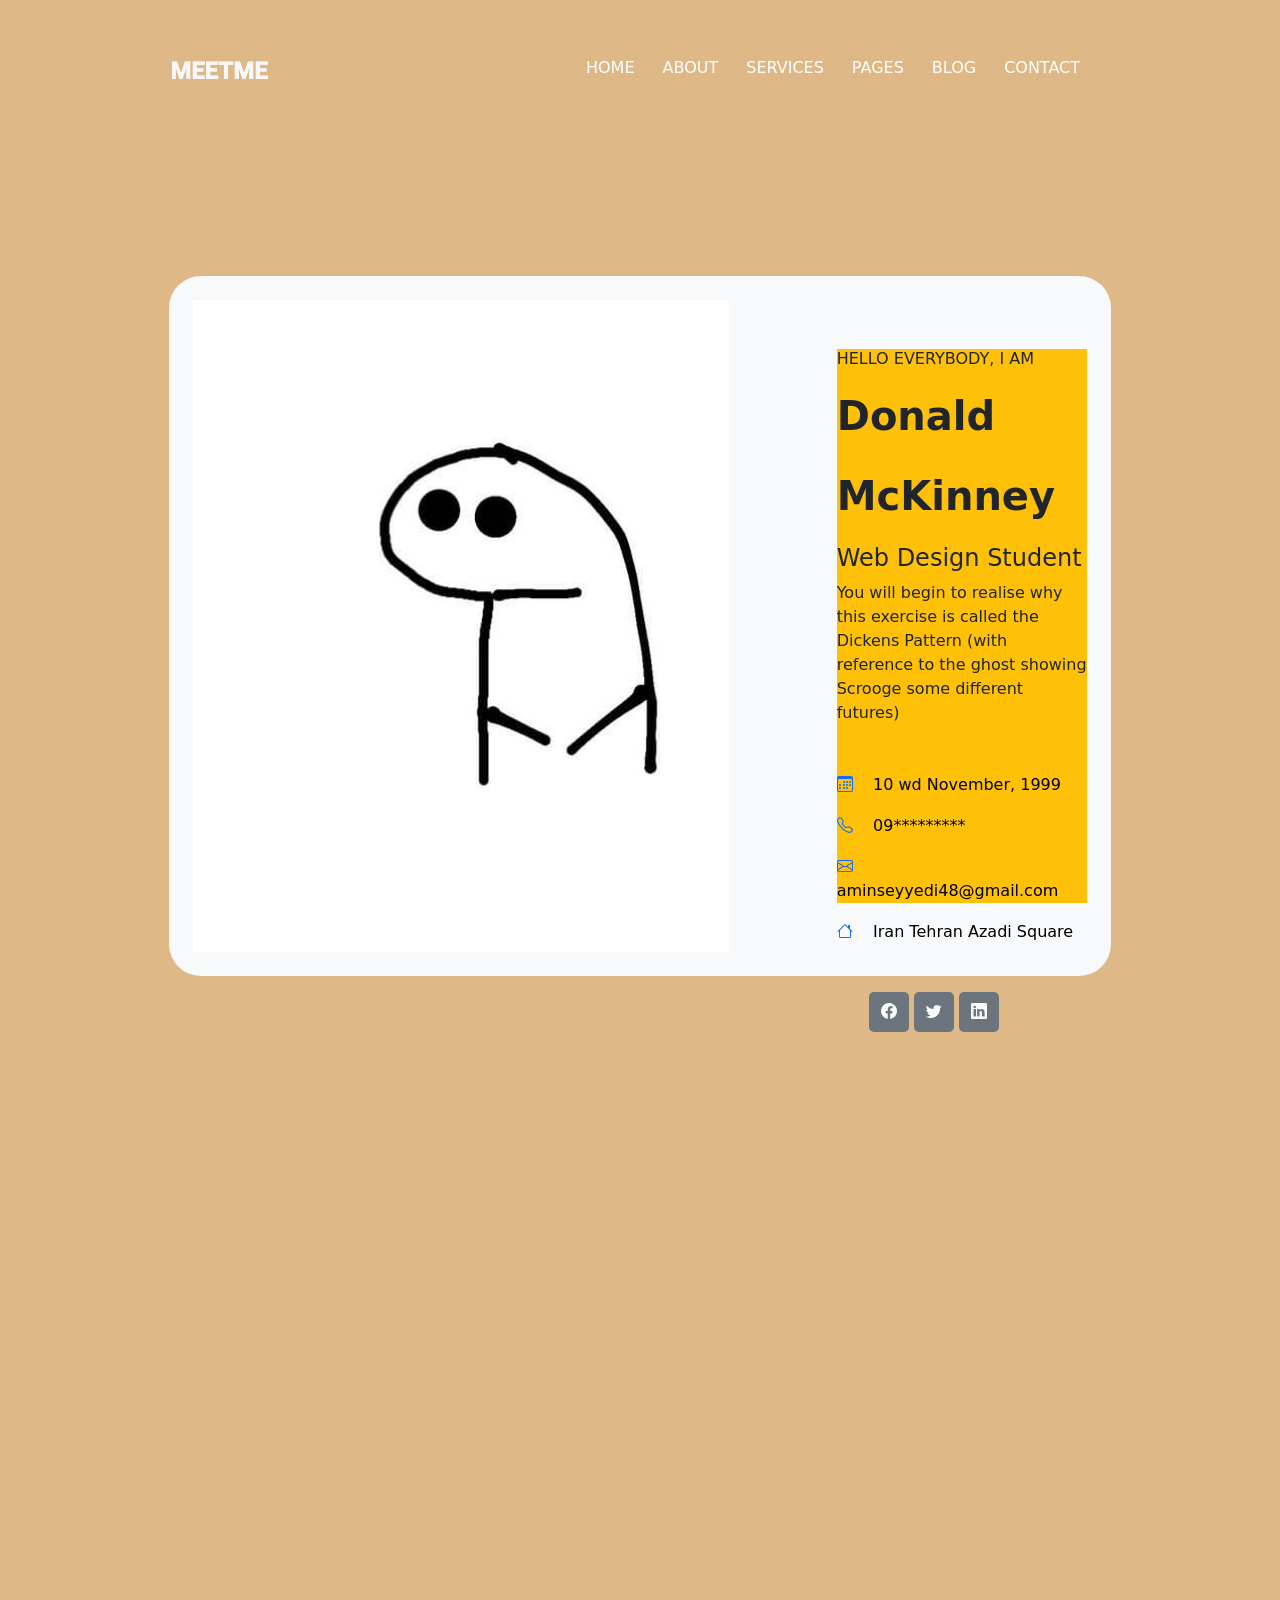
==== TheFinalProjectOfTheSecondSemesterLTR/index.html @ 5e18af78 "lll" ====
<!DOCTYPE html>
<html lang="en">
<head>
    <meta charset="UTF-8">
    <meta http-equiv="X-UA-Compatible" content="IE=edge">
    <meta name="viewport" content="width=device-width, initial-scale=1.0">
    <title>Document</title>
    <link href="https://cdn.jsdelivr.net/npm/bootstrap@5.2.0-beta1/dist/css/bootstrap.min.css" rel="stylesheet"
    integrity="sha384-0evHe/X+R7YkIZDRvuzKMRqM+OrBnVFBL6DOitfPri4tjfHxaWutUpFmBp4vmVor" crossorigin="anonymous">
  <script src="https://cdn.jsdelivr.net/npm/bootstrap@5.2.0-beta1/dist/js/bootstrap.bundle.min.js"
    integrity="sha384-pprn3073KE6tl6bjs2QrFaJGz5/SUsLqktiwsUTF55Jfv3qYSDhgCecCxMW52nD2"
    crossorigin="anonymous"></script>
  <link rel="stylesheet" href="https://cdn.jsdelivr.net/npm/bootstrap-icons@1.8.3/font/bootstrap-icons.css">
  <link rel="stylesheet" href="css/index.css">
</head>
<body>

  <!--header,navbar-->
    <nav class="navbar navbar-expand-lg  bbbb ">
        <div class="container-fluid   navcontasize ">
          <a class="navbar-brand " href="#"><img src="images/1.png" alt=""></a>
          <button class="navbar-toggler" type="button" data-bs-toggle="collapse" data-bs-target="#navbarNav" aria-controls="navbarNav" aria-expanded="false" aria-label="Toggle navigation">
            <span class="navbar-toggler-icon text-bg-light"></span>
          </button>
      
          <div class="collapse navbar-collapse justify-content-end " id="navbarNav">
            <ul class="navbar-nav ">
              <li class="nav-item li1">
                <a class="nav-link a1" aria-current="page" href="#">HOME</a>
              </li>
              <li class="nav-item li1">
                <a class="nav-link a1" href="#">ABOUT</a>
              </li>
              <li class="nav-item li1">
                <a class="nav-link a1" href="#">SERVICES</a>
              </li>
              <li class="nav-item li1">
                <a class="nav-link a1" aria-current="page" href="#">PAGES</a>
              </li>
              <li class="nav-item li1">
                <a class="nav-link a1" href="#">BLOG</a>
              </li>
              <li class="nav-item li1">
                <a class="nav-link a1" href="#">CONTACT</a>
              </li>
              
            </ul>
          </div>
        </div>
      </nav>

    <nav class="navbar navbar-expand-lg d-none d-lg-flex " id="navbar">
        <div class="container-fluid   navcontasize ">
          <a class="navbar-brand " href="#"><img src="images/1.png" alt=""></a>
          <button class="navbar-toggler " type="button" data-bs-toggle="collapse"
          data-bs-target="#navbarSupportedContent" aria-controls="navbarSupportedContent" aria-expanded="false"
          aria-label="Toggle navigation">
          <span class="navbar-toggler-icon"></span>
        </button>
          <div class="collapse navbar-collapse justify-content-end " id="navbarNav">
            <ul class="navbar-nav ">
              <li class="nav-item">
                <a class="nav-link text-light" aria-current="page" href="#">HOME</a>
              </li>
              <li class="nav-item">
                <a class="nav-link text-light" href="#">ABOUT</a>
              </li>
              <li class="nav-item">
                <a class="nav-link text-light" href="#">SERVICES</a>
              </li>
              <li class="nav-item">
                <a class="nav-link text-light" aria-current="page" href="#">PAGES</a>
              </li>
              <li class="nav-item">
                <a class="nav-link text-light" href="#">BLOG</a>
              </li>
              <li class="nav-item">
                <a class="nav-link  text-light" href="#">CONTACT</a>
              </li>
              
            </ul>
          </div>
        </div>
      </nav>



      <div class="container-fluid ">
        <div class="row">
          <div class="col w-100 d-flex justify-content-center  position-relative firstcol" style="height:640px;margin-bottom:200px;">
            <div class="w-75 d-flex align-items-center justify-content-between bg-light position-relative rounded-5 p-4" style="height:700px;bottom:-140px;">
              <div class=" h-100 bg-danger" style="width:60%;background-image: url(images/me.jpeg);background-size: cover;"></div>
              <div class=" bg-warning" style="width:28%;height:85%;">
                <h6 class="mb-2">HELLO EVERYBODY, I AM</h6>
                <h3 class="mb-2 h1 lh-lg fw-bold">Donald McKinney</h3>
                <h4 class="mb-2">Web Design Student</h4>
                <p class="mb-5">You will begin to realise why this exercise is called the Dickens Pattern (with reference to the ghost showing Scrooge some different futures)</p>
                <ul class="ul1 mb-5 ps-0" style="list-style-type: none;">
                  <li>
                   <a href="">
                    <i class="bi bi-calendar3"></i>&nbsp;&nbsp;&nbsp;
                   <span class="text-black"> 10 wd November, 1999</span>
                   </a>
                  </li>
                  <li>
                   <a  href="">
                    <i class="bi bi-telephone"></i>&nbsp;&nbsp;&nbsp;
                    <span class="text-black">09*********</span>
                   </a>
                  </li>
                  <li>
                   <a href="">
                    <i class="bi bi-envelope"></i>&nbsp;&nbsp;&nbsp;
                    <span class="text-black">aminseyyedi48@gmail.com</span>
                   </a>
                  </li>
                  <li>
                   <a href="">
                    <i class="bi bi-house"></i>&nbsp;&nbsp;&nbsp;
                    <span class="text-black">Iran Tehran Azadi Square</span>
                   </a>
                  </li>
                </ul>
                <ul class="ul2 ">
                   <li class="bg-secondary d-lg-inline-block position-relative" style="width:40px;line-height: 40px;text-align: center;">
                    <a href="#" class="w-100 h-100 d-block position-absolute "></a>
                    <i class="bi bi-facebook text-light " style="display:inline !important; "></i>
                   </li>
                   <li class="bg-secondary d-lg-inline-block position-relative" style="width:40px;line-height: 40px;text-align: center;">
                    <a href="#" class="w-100 h-100 d-block position-absolute "></a>
                    <i class="bi bi-twitter text-light " style="display:inline !important; "></i>
                   </li>
                   <li class="bg-secondary d-lg-inline-block position-relative" style="width:40px;line-height: 40px;text-align: center;">
                    <a href="#" class="w-100 h-100 d-block position-absolute "></a>
                    <i class="bi bi-linkedin text-light " style="display:inline !important; "></i>
                   </li>
                </ul>
              </div>
            </div>
          </div>
        </div>
      </div>

      <div class="container-fluid position-relative">
        <div class="row">
          <div class="col w-100 firstcol" style="height:760px;margin-bottom:200px;">

          </div>
        </div>
      </div>











      <script>
        // When the user scrolls down 20px from the top of the document, slide down the navbar
        window.onscroll = function() {scrollFunction()};
        
        function scrollFunction() {
          if (document.body.scrollTop > 138 || document.documentElement.scrollTop > 138) {
            document.getElementById("navbar").style.top = "0";
          } else {
            document.getElementById("navbar").style.top = "-57px";
          }
        }
        </script>
</body>
</html>
---- TheFinalProjectOfTheSecondSemesterLTR/css/index.css ----
body {
  height: 3000px;
  background-color: burlywood;
}

.a1 {
  padding: 0px !important;
  line-height: 120px;
  color: white !important;
}

.li1 {
  margin-right: 28px;
}

#navbar {
  background-color: #333;
  position: fixed;
  top: -57px;
  width: 100%;
  display: block;
  transition: top 0.3s;
}

.a2 {
  color: white !important;
}

.firstcol {
  background-image: -moz-linear-gradient(0deg, #766dff 0%, #88f3ff 100%);
}

.ul1 li {
  margin-bottom: 17px;
}

.ul1 li a {
  text-decoration: none;
}

.ul2 li {
  border-radius: 5px;
}

@media screen and (max-width: 575px) {
  .navcontasize {
    width: 100%;
  }
  .bbbb {
    position: fixed;
    width: 100%;
    background-color: #000000 !important;
  }
}

@media all and (min-width: 576px) and (max-width: 767px) {
  .navcontasize {
    width: 100%;
  }
  .bbbb {
    position: fixed;
    width: 100%;
    background-color: #000000 !important;
  }
}

@media all and (min-width: 768px) and (max-width: 991px) {
  .navcontasize {
    width: 75%;
  }
  .bbbb {
    width: 100%;
    background-color: #000000 !important;
  }
}

@media all and (min-width: 992px) and (max-width: 1199px) {
  .navcontasize {
    width: 85%;
  }
  .bbbb {
    background-image: -moz-linear-gradient(0deg, #766dff 0%, #88f3ff 100%);
  }
}

@media all and (min-width: 1200px) and (max-width: 1399px) {
  .navcontasize {
    width: 75%;
  }
  .bbbb {
    background-image: -moz-linear-gradient(0deg, #766dff 0%, #88f3ff 100%);
  }
}

@media all and (min-width: 1400px) {
  .navcontasize {
    width: 75%;
  }
  .bbbb {
    background-image: -moz-linear-gradient(0deg, #766dff 0%, #88f3ff 100%);
  }
}
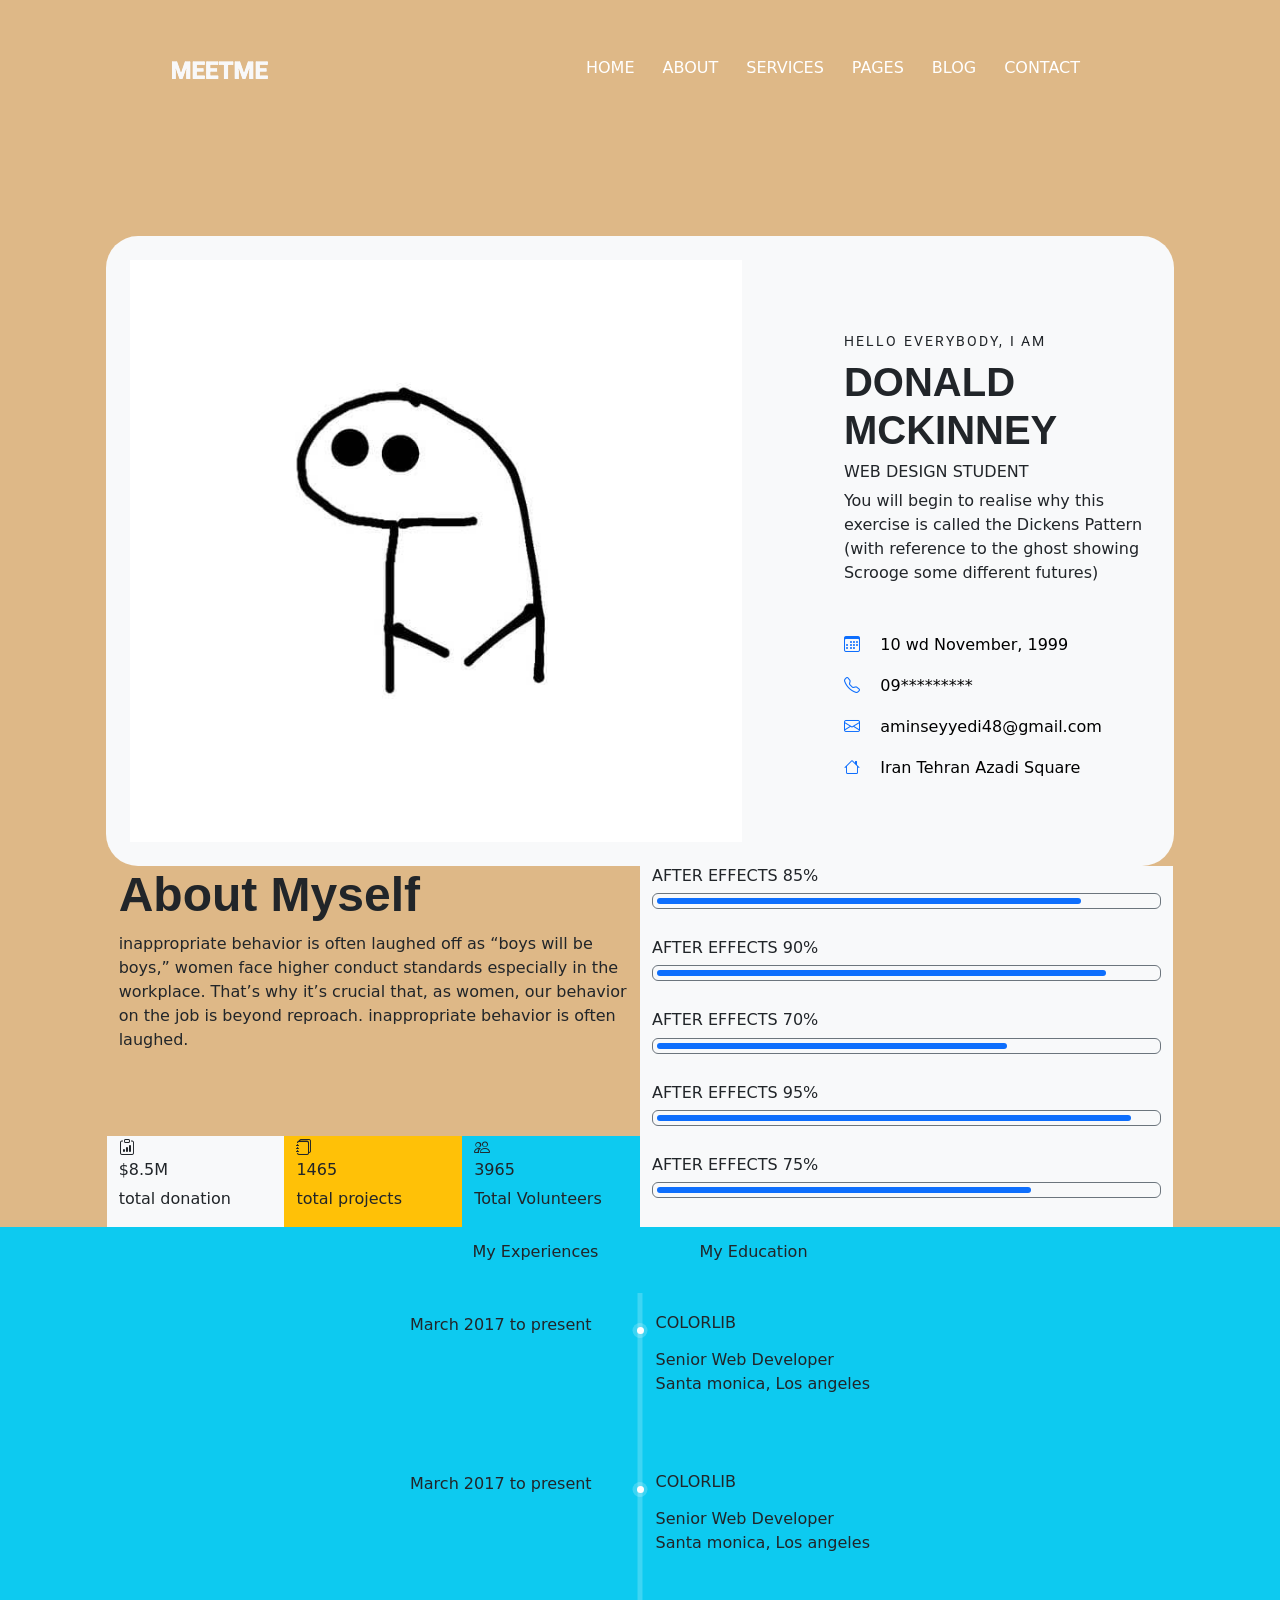
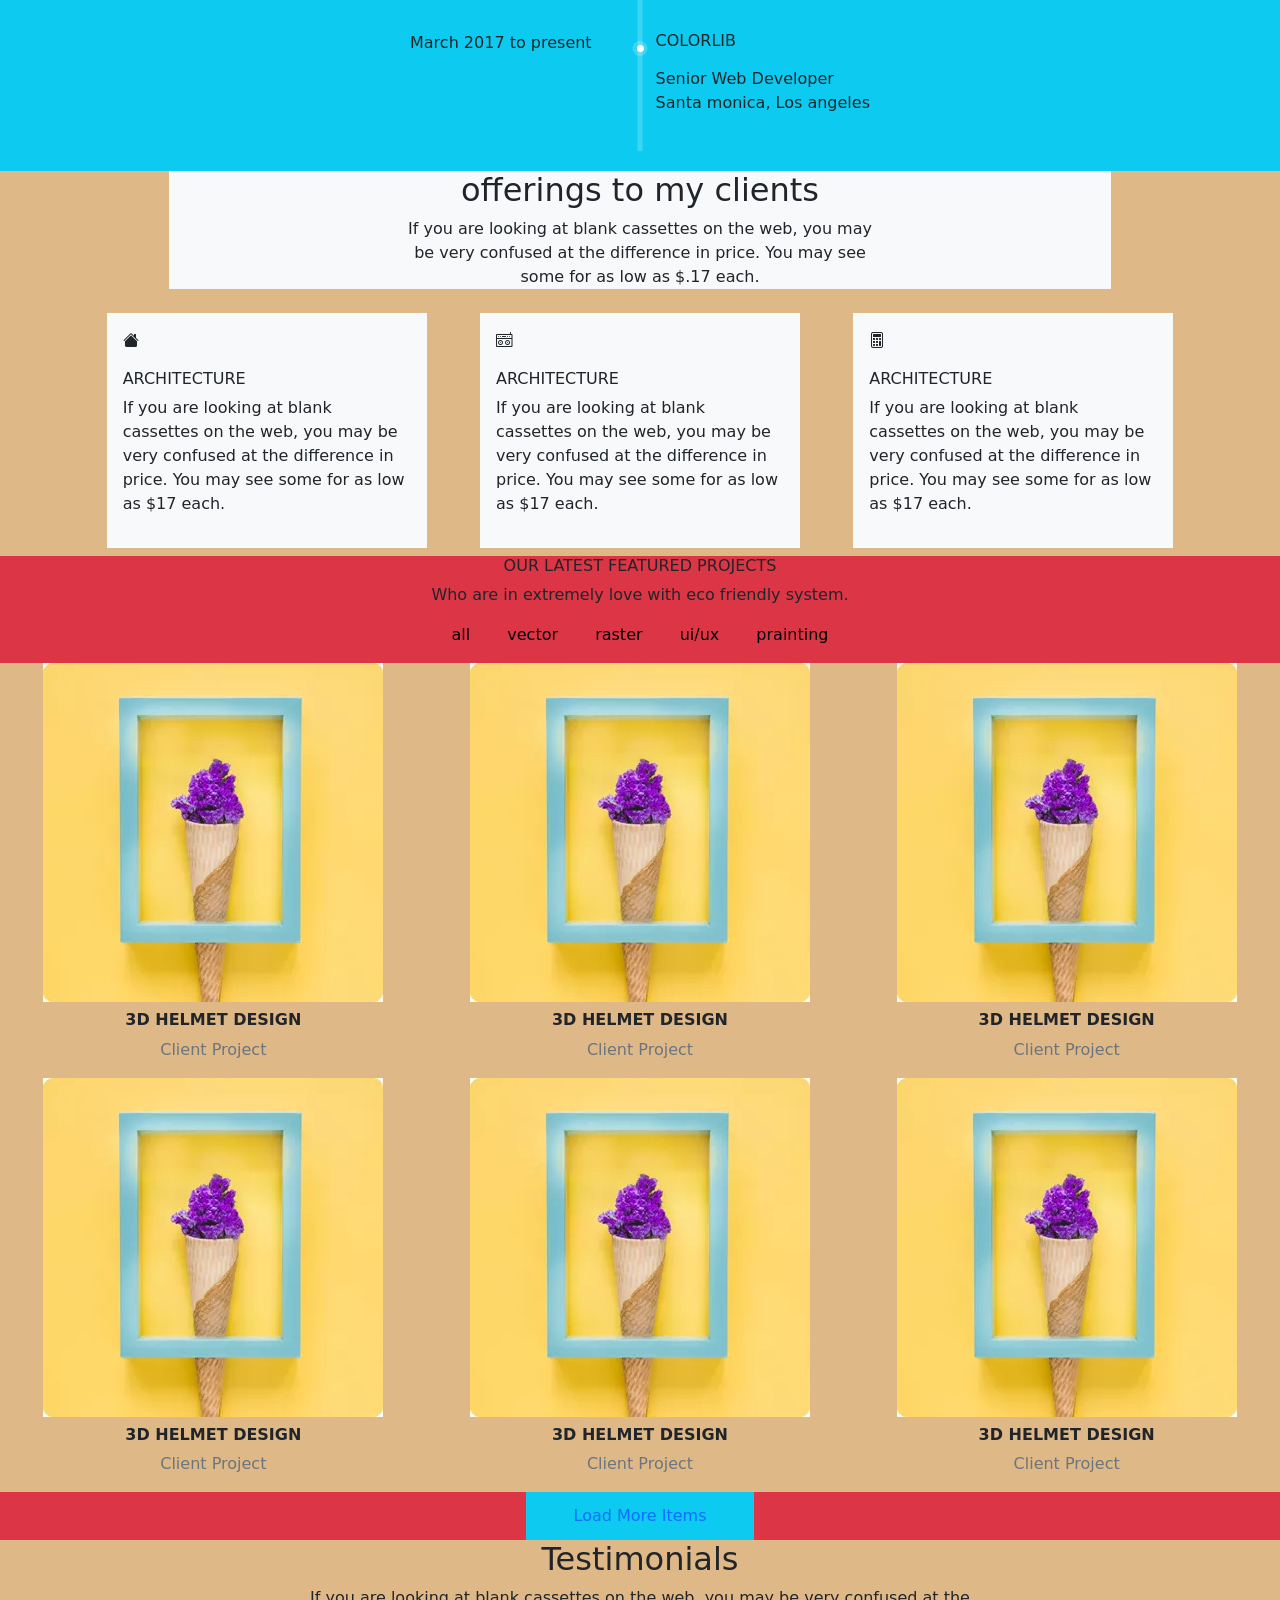
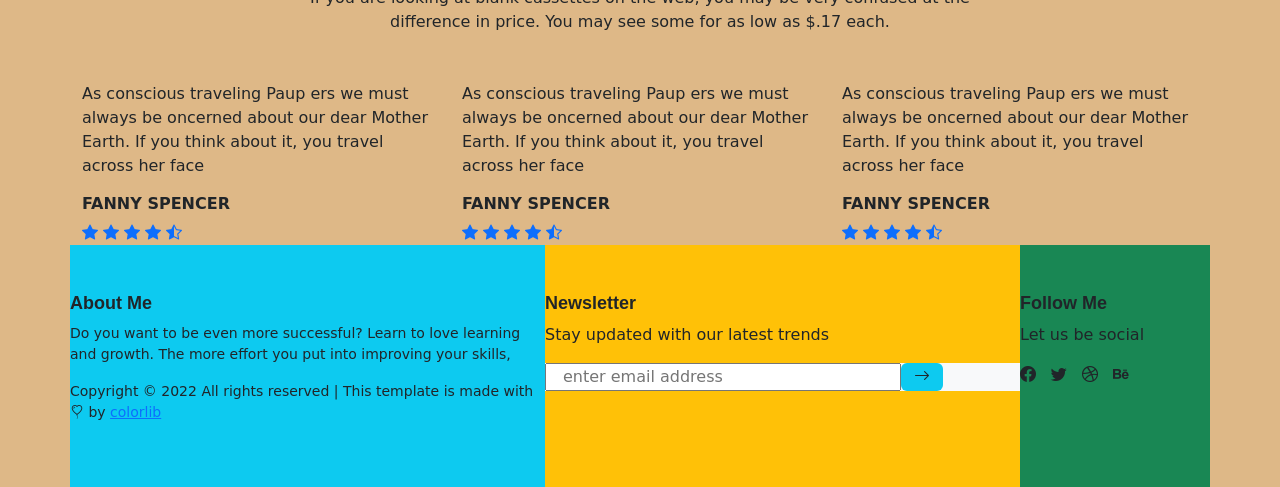
==== commit 498081e7: "ltr" ====
--- a/TheFinalProjectOfTheSecondSemesterLTR/index.html
+++ b/TheFinalProjectOfTheSecondSemesterLTR/index.html
@@ -11,46 +11,52 @@
     integrity="sha384-pprn3073KE6tl6bjs2QrFaJGz5/SUsLqktiwsUTF55Jfv3qYSDhgCecCxMW52nD2"
     crossorigin="anonymous"></script>
   <link rel="stylesheet" href="https://cdn.jsdelivr.net/npm/bootstrap-icons@1.8.3/font/bootstrap-icons.css">
+  <link rel="preconnect" href="https://fonts.googleapis.com">
+  <link rel="preconnect" href="https://fonts.gstatic.com" crossorigin>
+  <link href="https://fonts.googleapis.com/css2?family=Roboto:ital,wght@0,100;0,300;0,400;0,500;0,700;0,900;1,100;1,300;1,400;1,500;1,700;1,900&display=swap" rel="stylesheet"> 
   <link rel="stylesheet" href="css/index.css">
 </head>
 <body>
 
   <!--header,navbar-->
-    <nav class="navbar navbar-expand-lg  bbbb ">
-        <div class="container-fluid   navcontasize ">
-          <a class="navbar-brand " href="#"><img src="images/1.png" alt=""></a>
-          <button class="navbar-toggler" type="button" data-bs-toggle="collapse" data-bs-target="#navbarNav" aria-controls="navbarNav" aria-expanded="false" aria-label="Toggle navigation">
-            <span class="navbar-toggler-icon text-bg-light"></span>
-          </button>
-      
-          <div class="collapse navbar-collapse justify-content-end " id="navbarNav">
-            <ul class="navbar-nav ">
-              <li class="nav-item li1">
-                <a class="nav-link a1" aria-current="page" href="#">HOME</a>
-              </li>
-              <li class="nav-item li1">
-                <a class="nav-link a1" href="#">ABOUT</a>
-              </li>
-              <li class="nav-item li1">
-                <a class="nav-link a1" href="#">SERVICES</a>
-              </li>
-              <li class="nav-item li1">
-                <a class="nav-link a1" aria-current="page" href="#">PAGES</a>
-              </li>
-              <li class="nav-item li1">
-                <a class="nav-link a1" href="#">BLOG</a>
-              </li>
-              <li class="nav-item li1">
-                <a class="nav-link a1" href="#">CONTACT</a>
-              </li>
-              
-            </ul>
-          </div>
-        </div>
-      </nav>
-
-    <nav class="navbar navbar-expand-lg d-none d-lg-flex " id="navbar">
-        <div class="container-fluid   navcontasize ">
+
+     
+        <nav class="navbar navbar-expand-lg  bbbb  " >
+          <div class="container-fluid   navcontasize " style="order:999999;">
+            <a class="navbar-brand " href="#"><img src="images/1.png" alt=""></a>
+            <button class="navbar-toggler" type="button" data-bs-toggle="collapse" data-bs-target="#navbarNav" aria-controls="navbarNav" aria-expanded="false" aria-label="Toggle navigation">
+              <span class="navbar-toggler-icon text-bg-light"></span>
+            </button>
+            <div class="collapse navbar-collapse justify-content-end " id="navbarNav">
+              <ul class="navbar-nav order-first">
+                <li class="nav-item li1">
+                  <a class="nav-link a1" aria-current="page" href="#">HOME</a>
+                </li>
+                <li class="nav-item li1">
+                  <a class="nav-link a1" href="#">ABOUT</a>
+                </li>
+                <li class="nav-item li1">
+                  <a class="nav-link a1" href="#">SERVICES</a>
+                </li>
+                <li class="nav-item li1">
+                  <a class="nav-link a1" aria-current="page" href="#">PAGES</a>
+                </li>
+                <li class="nav-item li1">
+                  <a class="nav-link a1" href="#">BLOG</a>
+                </li>
+                <li class="nav-item li1">
+                  <a class="nav-link a1" href="#">CONTACT</a>
+                </li>
+                
+              </ul>
+            </div>
+          </div>
+        </nav>
+  
+       
+
+      <nav class="navbar navbar-expand-lg d-none d-lg-flex " id="navbar">
+        <div class="container-fluid order-first  navcontasize ">
           <a class="navbar-brand " href="#"><img src="images/1.png" alt=""></a>
           <button class="navbar-toggler " type="button" data-bs-toggle="collapse"
           data-bs-target="#navbarSupportedContent" aria-controls="navbarSupportedContent" aria-expanded="false"
@@ -83,78 +89,358 @@
         </div>
       </nav>
 
+       <!--main-->
 
 
       <div class="container-fluid ">
+        <div class="row ">
+          <div class="col  d-flex justify-content-center  position-relative firstcol mt-5 mt-sm-0 " >
+            <div class=" d-flex flex-wrap align-items-center justify-content-between bg-light position-relative rounded-5 p-4 parentgoli"  >
+             <div class="d-flex  justify-content-xl-between justify-content-xxl-between flex-wrap">
+              <div class="   goli1 d-flex" ><img class="w-100 h-100 d-block" src="images/me.jpeg" alt=""></div>
+              <div class=" d-flex justify-content-center align-content-center align-items-center divtxt goli2 " >
+               <div class="h-75 ">
+                <h6 class="mb-2">HELLO EVERYBODY, I AM</h6>
+               <h3 class="mb-2 h1 fw-bold text-start text-uppercase ">Donald McKinney</h3>
+               <h4 class="mb-2">Web Design Student</h4>
+               <p class="mb-5">You will begin to realise why this exercise is called the Dickens Pattern (with reference to the ghost showing Scrooge some different futures)</p>
+               <ul class="ul1 mb-5 ps-0" style="list-style-type: none;">
+                 <li>
+                  <a href="">
+                   <i class="bi bi-calendar3"></i>&nbsp;&nbsp;&nbsp;
+                  <span class="text-black"> 10 wd November, 1999</span>
+                  </a>
+                 </li>
+                 <li>
+                  <a  href="">
+                   <i class="bi bi-telephone"></i>&nbsp;&nbsp;&nbsp;
+                   <span class="text-black">09*********</span>
+                  </a>
+                 </li>
+                 <li>
+                  <a href="">
+                   <i class="bi bi-envelope"></i>&nbsp;&nbsp;&nbsp;
+                   <span class="text-black">aminseyyedi48@gmail.com</span>
+                  </a>
+                 </li>
+                 <li>
+                  <a href="">
+                   <i class="bi bi-house"></i>&nbsp;&nbsp;&nbsp;
+                   <span class="text-black">Iran Tehran Azadi Square</span>
+                  </a>
+                 </li>
+               </ul>
+               <ul class="ul2 ps-0">
+                  <li class=" d-inline-block position-relative" style="width:40px;line-height: 40px;text-align: center;">
+                   <a href="#" class="w-100 h-100 d-block position-absolute "></a>
+                   <i class="bi bi-facebook text-light " style="display:inline !important; "></i>
+                  </li>
+                  <li class=" d-inline-block position-relative" style="width:40px;line-height: 40px;text-align: center;">
+                   <a href="#" class="w-100 h-100 d-block position-absolute "></a>
+                   <i class="bi bi-twitter text-light " style="display:inline !important; "></i>
+                  </li>
+                  <li class=" d-inline-block position-relative" style="width:40px;line-height: 40px;text-align: center;">
+                   <a href="#" class="w-100 h-100 d-block position-absolute "></a>
+                   <i class="bi bi-linkedin text-light " style="display:inline !important; "></i>
+                  </li>
+               </ul>
+               </div>
+             </div> 
+             </div>
+            </div>
+          </div>
+        </div>
+      </div>
+
+      <div class="container-fluid position-relative ">
+        <div class="row ">
+          <div class="col-10 d-flex flex-column justify-content-between col-lg-5 offset-1  " style=" min-height:300px; box-sizing:border-box;">
+            <div class="row">
+              <h3>About Myself</h3>
+              <p >inappropriate behavior is often laughed off as “boys will be boys,” women face higher conduct standards especially in the workplace. That’s why it’s crucial that, as women, our behavior on the job is beyond reproach. inappropriate behavior is often laughed.</p>
+            </div>
+            <div class="row  bg-danger">
+              <div class="col-12 col-md-4  bg-light">
+                <i class="bi bi-clipboard-data"></i>
+                <h4>$8.5m</h4>
+                <p>total donation</p>
+              </div>
+              <div class="col-12 col-md-4  bg-warning">
+                <i class="bi bi-journals"></i>
+                <h4>1465</h4>
+                <p>total projects</p>
+              </div>
+              <div class="col-12 col-md-4  bg-info">
+                <i class="bi bi-people"></i>
+                <h4>3965</h4>
+                <p>Total Volunteers</p>
+              </div>
+            </div>
+          </div>
+          <div class="col-10 col-lg-5 offset-1 offset-lg-0 " style=" height: 50vh;min-height:300px; max-height:361px;box-sizing:border-box;">
+            <div class="row h-100 bg-info">
+              <div class="col-12 bg-light">
+                <h4>After Effects 85%</h4>
+                <div class="progress bg-light p-1 border border-1 border-secondary">
+                  <div class="progress-bar  rounded-1 progrscolor" role="progressbar" style="width: 85%" aria-valuenow="25" aria-valuemin="0" aria-valuemax="100"></div>
+                </div>
+              </div>
+              <div class="col-12 bg-light">
+                <h4>After Effects 90%</h4>
+                <div class="progress bg-light p-1 border border-1 border-secondary">
+                  <div class="progress-bar  rounded-1 progrscolor" role="progressbar" style="width: 90%" aria-valuenow="25" aria-valuemin="0" aria-valuemax="100"></div>
+                </div>
+              </div>
+              <div class="col-12 bg-light">
+                <h4>After Effects 70%</h4>
+                <div class="progress bg-light p-1 border border-1 border-secondary">
+                  <div class="progress-bar  rounded-1 progrscolor" role="progressbar" style="width: 70%" aria-valuenow="25" aria-valuemin="0" aria-valuemax="100"></div>
+                </div>
+              </div>
+              <div class="col-12 bg-light">
+                <h4>After Effects 95%</h4>
+                <div class="progress bg-light p-1 border border-1 border-secondary">
+                  <div class="progress-bar  rounded-1 progrscolor" role="progressbar" style="width: 95%" aria-valuenow="25" aria-valuemin="0" aria-valuemax="100"></div>
+                </div>
+              </div>
+              <div class="col-12 bg-light">
+                <h4>After Effects 75%</h4>
+                <div class="progress bg-light p-1 border border-1 border-secondary">
+                  <div class="progress-bar  rounded-1 progrscolor" role="progressbar" style="width: 75%" aria-valuenow="25" aria-valuemin="0" aria-valuemax="100"></div>
+                </div>
+              </div>
+            </div>
+          </div>
+        </div>
+      </div>
+
+      <div class="container-fluid">
         <div class="row">
-          <div class="col w-100 d-flex justify-content-center  position-relative firstcol" style="height:640px;margin-bottom:200px;">
-            <div class="w-75 d-flex align-items-center justify-content-between bg-light position-relative rounded-5 p-4" style="height:700px;bottom:-140px;">
-              <div class=" h-100 bg-danger" style="width:60%;background-image: url(images/me.jpeg);background-size: cover;"></div>
-              <div class=" bg-warning" style="width:28%;height:85%;">
-                <h6 class="mb-2">HELLO EVERYBODY, I AM</h6>
-                <h3 class="mb-2 h1 lh-lg fw-bold">Donald McKinney</h3>
-                <h4 class="mb-2">Web Design Student</h4>
-                <p class="mb-5">You will begin to realise why this exercise is called the Dickens Pattern (with reference to the ghost showing Scrooge some different futures)</p>
-                <ul class="ul1 mb-5 ps-0" style="list-style-type: none;">
-                  <li>
-                   <a href="">
-                    <i class="bi bi-calendar3"></i>&nbsp;&nbsp;&nbsp;
-                   <span class="text-black"> 10 wd November, 1999</span>
-                   </a>
-                  </li>
-                  <li>
-                   <a  href="">
-                    <i class="bi bi-telephone"></i>&nbsp;&nbsp;&nbsp;
-                    <span class="text-black">09*********</span>
-                   </a>
-                  </li>
-                  <li>
-                   <a href="">
-                    <i class="bi bi-envelope"></i>&nbsp;&nbsp;&nbsp;
-                    <span class="text-black">aminseyyedi48@gmail.com</span>
-                   </a>
-                  </li>
-                  <li>
-                   <a href="">
-                    <i class="bi bi-house"></i>&nbsp;&nbsp;&nbsp;
-                    <span class="text-black">Iran Tehran Azadi Square</span>
-                   </a>
-                  </li>
-                </ul>
-                <ul class="ul2 ">
-                   <li class="bg-secondary d-lg-inline-block position-relative" style="width:40px;line-height: 40px;text-align: center;">
-                    <a href="#" class="w-100 h-100 d-block position-absolute "></a>
-                    <i class="bi bi-facebook text-light " style="display:inline !important; "></i>
-                   </li>
-                   <li class="bg-secondary d-lg-inline-block position-relative" style="width:40px;line-height: 40px;text-align: center;">
-                    <a href="#" class="w-100 h-100 d-block position-absolute "></a>
-                    <i class="bi bi-twitter text-light " style="display:inline !important; "></i>
-                   </li>
-                   <li class="bg-secondary d-lg-inline-block position-relative" style="width:40px;line-height: 40px;text-align: center;">
-                    <a href="#" class="w-100 h-100 d-block position-absolute "></a>
-                    <i class="bi bi-linkedin text-light " style="display:inline !important; "></i>
-                   </li>
-                </ul>
-              </div>
-            </div>
-          </div>
-        </div>
-      </div>
-
-      <div class="container-fluid position-relative">
+          <div class="col bg-info">
+            <div class="w-75 mx-auto ">
+
+              <ul class="p-0 text-center">
+                <li class=" d-inline-block rounded-1"><a class="d-block px-sm-1 px-md-5 text-reset " style="text-decoration:none;line-height: 50px;" href="">My Experiences</a></li>
+                <li class=" d-inline-block rounded-1"><a class="d-block px-sm-1 px-md-5 text-reset " style="text-decoration:none;line-height: 50px;" href="">My Education</a></li>
+              </ul>
+
+              <ul class="p-0 text-center mx-auto ul3 position-relative " style="max-width:460px;">
+                <li class="position-relative" style="list-style:none;">
+                  <span class="d-none d-sm-block" style="height: 15px;width: 15px; border-radius: 50%; display: block; background: rgba(255,255,255,.2);position: absolute;left: 50%;top:30px; transform: translateX(-50%);"></span>
+                  <div class="d-flex flex-column flex-sm-row text-start justify-content-sm-between">
+                    <div class="d-flex mb-3">March 2017 to present</div>
+                    <div>
+                      <h4 class="mb-3">Colorlib</h4>
+                      <p>
+                        Senior Web Developer 
+                        <br>
+                        Santa monica, Los angeles
+                      </p>
+                    </div>
+                  </div>
+                </li>
+                <li class=" position-relative" style="list-style:none;">
+                  <span class="d-none d-sm-block" style="height: 15px;width: 15px; border-radius: 50%; display: block; background: rgba(255,255,255,.2);position: absolute;left: 50%;top:30px; transform: translateX(-50%);"></span>
+                  <div class="d-flex flex-column flex-sm-row text-start justify-content-sm-between">
+                    <div class="d-flex mb-3">March 2017 to present</div>
+                    <div>
+                      <h4 class="mb-3">Colorlib</h4>
+                      <p>
+                        Senior Web Developer 
+                        <br>
+                        Santa monica, Los angeles
+                      </p>
+                    </div>
+                  </div>
+                </li>
+                <li class=" position-relative" style="list-style:none;">
+                  <span class="d-none d-sm-block" style="height: 15px;width: 15px; border-radius: 50%; display: block; background: rgba(255,255,255,.2);position: absolute;left: 50%;top:30px; transform: translateX(-50%);"></span>
+                  <div class="d-flex flex-column flex-sm-row text-start justify-content-sm-between">
+                    <div class="d-flex mb-3">March 2017 to present</div>
+                    <div>
+                      <h4 class="mb-3">Colorlib</h4>
+                      <p>
+                        Senior Web Developer 
+                        <br>
+                        Santa monica, Los angeles
+                      </p>
+                    </div>
+                  </div>
+                </li>
+              </ul>
+
+            </div>
+          </div>
+        </div>
+      </div>
+
+      <div class="container-fluid">
         <div class="row">
-          <div class="col w-100 firstcol" style="height:760px;margin-bottom:200px;">
-
-          </div>
-        </div>
-      </div>
-
-
-
-
-
-
-
+          <div class="col-12 ">
+           <div class="w-75 bg-light mx-auto">
+            <h2 class="text-center texe-d">offerings to my clients</h2>
+            <div class="w-50 mx-auto text-center">
+              <p>If you are looking at blank cassettes on the web, you may be very confused at the difference in price. You may see some for as low as $.17 each.</p>
+            </div>
+           </div>
+          </div>
+          <div class="col-12 col-sm-6 col-lg-4 px-0">
+            <div class="w-75 bg-light mx-auto p-3 me-lg-0 my-2 me-sm-1">
+              <i class="bi bi-house-fill mb-3 d-block"></i>
+              <h4 class="mb-2">Architecture</h4>
+              <p class="mb-3">If you are looking at blank cassettes on the web, you may be very confused at the difference in price. You may see some for as low as $17 each.</p>
+            </div>
+          </div>
+          <div class="col-12 col-sm-6 col-lg-4 px-0">
+            <div class="w-75 bg-light mx-auto  p-3 my-2 ms-sm-1 mx-md-auto">
+              <i class="bi bi-boombox mb-3 d-block"></i>
+              <h4 class="mb-2">Architecture</h4>
+              <p class="mb-3">If you are looking at blank cassettes on the web, you may be very confused at the difference in price. You may see some for as low as $17 each.</p>
+            </div>
+          </div>
+          <div class="col-12 col-sm-6 col-lg-4 px-0">
+            <div class="w-75 bg-light mx-auto ms-lg-0 p-3 my-2 me-sm-1">
+              <i class="bi bi-calculator mb-3 d-block"></i>
+              <h4 class="mb-2">Architecture</h4>
+              <p class="mb-3">If you are looking at blank cassettes on the web, you may be very confused at the difference in price. You may see some for as low as $17 each.</p>
+            </div>
+          </div>
+        </div>
+      </div>
+
+      <div class="container-fluid">
+        <div class="row">
+          <div class="col-12 bg-danger text-center">
+            <h4 >Our Latest Featured Projects</h4>
+            <p>Who are in extremely love with eco friendly system.</p>
+            <ul class="ul4  text-center">
+              <li><a href="">all</a></li>
+              <li><a href="">vector</a></li>
+              <li><a href="">raster</a></li>
+              <li><a href="">ui/ux</a></li>
+              <li><a href="">prainting</a></li>
+            </ul>
+          </div>
+          <div class="col-12 col-sm-6 col-lg-4 ">
+            <div class="mx-auto mb-2 " style="max-width:340px;"><img class="" style="width:100%;" src="images/a1.webp" alt=""></div>
+            <div class="text-center">
+              <h4 class="fw-bolder">3D Helmet Design</h4>
+              <p class="text-secondary">Client Project</p>
+            </div>
+          </div>
+          <div class="col-12 col-sm-6 col-lg-4 ">
+            <div class="mx-auto mb-2 " style="max-width:340px;"><img class="" style="width:100%;" src="images/a1.webp" alt=""></div>
+            <div class="text-center">
+              <h4 class="fw-bolder">3D Helmet Design</h4>
+              <p class="text-secondary">Client Project</p>
+            </div>
+          </div>
+          <div class="col-12 col-sm-6 col-lg-4 ">
+            <div class="mx-auto mb-2 " style="max-width:340px;"><img class="" style="width:100%;" src="images/a1.webp" alt=""></div>
+            <div class="text-center">
+              <h4 class="fw-bolder">3D Helmet Design</h4>
+              <p class="text-secondary">Client Project</p>
+            </div>
+          </div>
+          <div class="col-12 col-sm-6 col-lg-4 ">
+            <div class="mx-auto mb-2 " style="max-width:340px;"><img class="" style="width:100%;" src="images/a1.webp" alt=""></div>
+            <div class="text-center">
+              <h4 class="fw-bolder">3D Helmet Design</h4>
+              <p class="text-secondary">Client Project</p>
+            </div>
+          </div>
+          <div class="col-12 col-sm-6 col-lg-4 ">
+            <div class="mx-auto mb-2 " style="max-width:340px;"><img class="" style="width:100%;" src="images/a1.webp" alt=""></div>
+            <div class="text-center">
+              <h4 class="fw-bolder">3D Helmet Design</h4>
+              <p class="text-secondary">Client Project</p>
+            </div>
+          </div>
+          <div class="col-12 col-sm-6 col-lg-4 ">
+            <div class="mx-auto mb-2 " style="max-width:340px;"><img class="" style="width:100%;" src="images/a1.webp" alt=""></div>
+            <div class="text-center">
+              <h4 class="fw-bolder">3D Helmet Design</h4>
+              <p class="text-secondary">Client Project</p>
+            </div>
+          </div>
+          <div class="col-12 bg-danger">
+           <div class="d-flex justify-content-center"> <a class="d-inline-block px-5 bg-info " style="line-height:48px; text-decoration: none;" href="">Load More Items</a></div>
+          </div>
+        </div>
+      </div>
+
+      <div class="container">
+        <div class="row">
+          <div class="col-12 ">
+           <div class="mx-auto mb-5" style="max-width:670px;">
+            <h2 class="text-center">Testimonials</h2>
+            <p class="text-center">If you are looking at blank cassettes on the web, you may be very confused at the difference in price. You may see some for as low as $.17 each.</p>
+           </div>
+          </div>
+          <div class="col-12 col-sm-6 col-lg-4 ">
+            <p>As conscious traveling Paup ers we must always be oncerned about our dear Mother Earth. If you think about it, you travel across her face</p>
+            <h4 class="fw-bolder">Fanny Spencer</h4>
+            <a href=""><i class="bi bi-star-fill"></i></a>
+            <a href=""><i class="bi bi-star-fill"></i></a>
+            <a href=""><i class="bi bi-star-fill"></i></a>
+            <a href=""><i class="bi bi-star-fill"></i></a>
+            <a href=""><i class="bi bi-star-half"></i></a>
+          </div>
+          <div class="col-12 col-sm-6 col-lg-4 ">
+            <p>As conscious traveling Paup ers we must always be oncerned about our dear Mother Earth. If you think about it, you travel across her face</p>
+            <h4 class="fw-bolder">Fanny Spencer</h4>
+            <a href=""><i class="bi bi-star-fill"></i></a>
+            <a href=""><i class="bi bi-star-fill"></i></a>
+            <a href=""><i class="bi bi-star-fill"></i></a>
+            <a href=""><i class="bi bi-star-fill"></i></a>
+            <a href=""><i class="bi bi-star-half"></i></a>
+          </div>
+          <div class="col-12 col-sm-6 col-lg-4 ">
+            <p>As conscious traveling Paup ers we must always be oncerned about our dear Mother Earth. If you think about it, you travel across her face</p>
+            <h4 class="fw-bolder">Fanny Spencer</h4>
+            <a href=""><i class="bi bi-star-fill"></i></a>
+            <a href=""><i class="bi bi-star-fill"></i></a>
+            <a href=""><i class="bi bi-star-fill"></i></a>
+            <a href=""><i class="bi bi-star-fill"></i></a>
+            <a href=""><i class="bi bi-star-half"></i></a>
+          </div>
+        </div>
+      </div>
+
+
+
+
+
+      <!--footer-->
+      <div class="container">
+        <div class="row">
+          <div class="col-12 col-sm-6 col-lg-5 p-0 py-5 bg-info">
+            <div class="">
+              <h3  style="font-size:18px;">About Me</h3>
+              <p style="font-size:14px;">Do you want to be even more successful? Learn to love learning and growth. The more effort you put into improving your skills,</p>
+              <p style="font-size:14px;"> Copyright © 2022 All rights reserved | This template is made with <i class="bi bi-balloon-heart"></i> by <a href="">colorlib</a></p>
+            </div>
+          </div>
+          <div class="col-12 col-sm-6 col-lg-5 p-0 py-5 bg-warning">
+            <h3  style="font-size:18px;">Newsletter</h3>
+            <p>Stay updated with our latest trends</p>
+            <div class="bg-light d-flex">
+              <input class="w-75 px-3 py-0" placeholder="enter email address" type="email">
+            <button class="btn bg-info  p-0" style="width:42px; "><i class="bi bi-arrow-right" ></i></button>
+            </div>
+          </div>
+          <div class="col-12 col-sm-6 col-lg-2 p-0 py-5 bg-success">
+            <h3 style="font-size:18px;">Follow Me</h3>
+            <p>Let us be social</p>
+            <ul class="ul5 ps-0">
+              <li><i class="bi bi-facebook"></i></li>
+              <li><i class="bi bi-twitter"></i></li>
+              <li><i class="bi bi-dribbble"></i></li>
+              <li><i class="bi bi-behance"></i></li>
+            </ul>
+          </div>
+        </div>
+      </div>
 
 
 
--- a/TheFinalProjectOfTheSecondSemesterLTR/css/index.css
+++ b/TheFinalProjectOfTheSecondSemesterLTR/css/index.css
@@ -1,5 +1,4 @@
 body {
-  height: 3000px;
   background-color: burlywood;
 }
 
@@ -20,16 +19,17 @@
   width: 100%;
   display: block;
   transition: top 0.3s;
+  z-index: 99;
+}
+
+.bbbb {
+  z-index: 99;
 }
 
 .a2 {
   color: white !important;
 }
 
-.firstcol {
-  background-image: -moz-linear-gradient(0deg, #766dff 0%, #88f3ff 100%);
-}
-
 .ul1 li {
   margin-bottom: 17px;
 }
@@ -40,6 +40,52 @@
 
 .ul2 li {
   border-radius: 5px;
+  margin-right: 5px;
+}
+
+.ul3 li {
+  padding: 20px 0;
+  margin-bottom: 20px;
+}
+
+.ul4 li {
+  list-style-type: none;
+  display: inline-block;
+  margin-right: 32px;
+}
+
+.ul4 li a {
+  text-decoration: none;
+  color: #000000;
+}
+
+.ul5 li {
+  list-style-type: none;
+  display: inline-block;
+  margin-right: 10px;
+}
+
+h3 {
+  font-family: "Heebo",sans-serif;
+  font-size: 48px;
+  font-weight: bold;
+}
+
+h6 {
+  font-family: 'Roboto', sans-serif;
+  font-size: 14px;
+  font-weight: normal;
+  letter-spacing: 2.1px;
+}
+
+h4 {
+  font-size: 16px;
+  font-weight: 500;
+  text-transform: uppercase;
+}
+
+.progrscolor {
+  background-image: -moz-linear-gradient(0deg, #766dff 0%, #88f3ff 100%);
 }
 
 @media screen and (max-width: 575px) {
@@ -51,6 +97,12 @@
     width: 100%;
     background-color: #000000 !important;
   }
+  .goli1 {
+    width: 100%;
+  }
+  .goli2 {
+    width: 100%;
+  }
 }
 
 @media all and (min-width: 576px) and (max-width: 767px) {
@@ -62,6 +114,41 @@
     width: 100%;
     background-color: #000000 !important;
   }
+  .goli1 {
+    width: 100%;
+  }
+  .goli2 {
+    width: 100%;
+  }
+  .ul3::before {
+    content: "";
+    height: 100%;
+    width: 5px;
+    background: rgba(255, 255, 255, 0.2);
+    position: absolute;
+    left: 50%;
+    transform: translateX(-50%);
+    z-index: 999;
+  }
+  .ul3 li span::before {
+    content: '';
+    height: 7px;
+    width: 7px;
+    background: #fff;
+    border-radius: 50%;
+    position: absolute;
+    left: 52%;
+    top: 4px;
+    transform: translateX(-50%);
+  }
+  .firstcol {
+    background-image: -moz-linear-gradient(0deg, #766dff 0%, #88f3ff 100%);
+    margin-bottom: 100px;
+  }
+  .parentgoli {
+    bottom: -100px;
+    width: 85%;
+  }
 }
 
 @media all and (min-width: 768px) and (max-width: 991px) {
@@ -69,9 +156,45 @@
     width: 75%;
   }
   .bbbb {
+    position: fixed;
     width: 100%;
     background-color: #000000 !important;
   }
+  .goli1 {
+    width: 100%;
+  }
+  .goli2 {
+    width: 100%;
+  }
+  .ul3::before {
+    content: "";
+    height: 100%;
+    width: 5px;
+    background: rgba(255, 255, 255, 0.2);
+    position: absolute;
+    left: 50%;
+    transform: translateX(-50%);
+    z-index: 999;
+  }
+  .ul3 li span::before {
+    content: '';
+    height: 7px;
+    width: 7px;
+    background: #fff;
+    border-radius: 50%;
+    position: absolute;
+    left: 52%;
+    top: 4px;
+    transform: translateX(-50%);
+  }
+  .firstcol {
+    background-image: -moz-linear-gradient(0deg, #766dff 0%, #88f3ff 100%);
+    margin-bottom: 100px;
+  }
+  .parentgoli {
+    bottom: -100px;
+    width: 85%;
+  }
 }
 
 @media all and (min-width: 992px) and (max-width: 1199px) {
@@ -81,6 +204,41 @@
   .bbbb {
     background-image: -moz-linear-gradient(0deg, #766dff 0%, #88f3ff 100%);
   }
+  .goli1 {
+    width: 100%;
+  }
+  .goli2 {
+    width: 100%;
+  }
+  .ul3::before {
+    content: "";
+    height: 100%;
+    width: 5px;
+    background: rgba(255, 255, 255, 0.2);
+    position: absolute;
+    left: 50%;
+    transform: translateX(-50%);
+    z-index: 999;
+  }
+  .ul3 li span::before {
+    content: '';
+    height: 7px;
+    width: 7px;
+    background: #fff;
+    border-radius: 50%;
+    position: absolute;
+    left: 52%;
+    top: 4px;
+    transform: translateX(-50%);
+  }
+  .firstcol {
+    background-image: -moz-linear-gradient(0deg, #766dff 0%, #88f3ff 100%);
+    margin-bottom: 100px;
+  }
+  .parentgoli {
+    bottom: -100px;
+    width: 85%;
+  }
 }
 
 @media all and (min-width: 1200px) and (max-width: 1399px) {
@@ -90,6 +248,41 @@
   .bbbb {
     background-image: -moz-linear-gradient(0deg, #766dff 0%, #88f3ff 100%);
   }
+  .goli1 {
+    width: 60%;
+  }
+  .goli2 {
+    width: 30%;
+  }
+  .ul3::before {
+    content: "";
+    height: 100%;
+    width: 5px;
+    background: rgba(255, 255, 255, 0.2);
+    position: absolute;
+    left: 50%;
+    transform: translateX(-50%);
+    z-index: 999;
+  }
+  .ul3 li span::before {
+    content: '';
+    height: 7px;
+    width: 7px;
+    background: #fff;
+    border-radius: 50%;
+    position: absolute;
+    left: 52%;
+    top: 4px;
+    transform: translateX(-50%);
+  }
+  .firstcol {
+    background-image: -moz-linear-gradient(0deg, #766dff 0%, #88f3ff 100%);
+    margin-bottom: 100px;
+  }
+  .parentgoli {
+    bottom: -100px;
+    width: 85%;
+  }
 }
 
 @media all and (min-width: 1400px) {
@@ -99,4 +292,39 @@
   .bbbb {
     background-image: -moz-linear-gradient(0deg, #766dff 0%, #88f3ff 100%);
   }
-}
+  .goli1 {
+    width: 60%;
+  }
+  .goli2 {
+    width: 30%;
+  }
+  .ul3::before {
+    content: "";
+    height: 100%;
+    width: 5px;
+    background: rgba(255, 255, 255, 0.2);
+    position: absolute;
+    left: 50%;
+    transform: translateX(-50%);
+    z-index: 999;
+  }
+  .ul3 li span::before {
+    content: '';
+    height: 7px;
+    width: 7px;
+    background: #fff;
+    border-radius: 50%;
+    position: absolute;
+    left: 52%;
+    top: 4px;
+    transform: translateX(-50%);
+  }
+  .firstcol {
+    background-image: -moz-linear-gradient(0deg, #766dff 0%, #88f3ff 100%);
+    margin-bottom: 100px;
+  }
+  .parentgoli {
+    bottom: -100px;
+    width: 85%;
+  }
+}
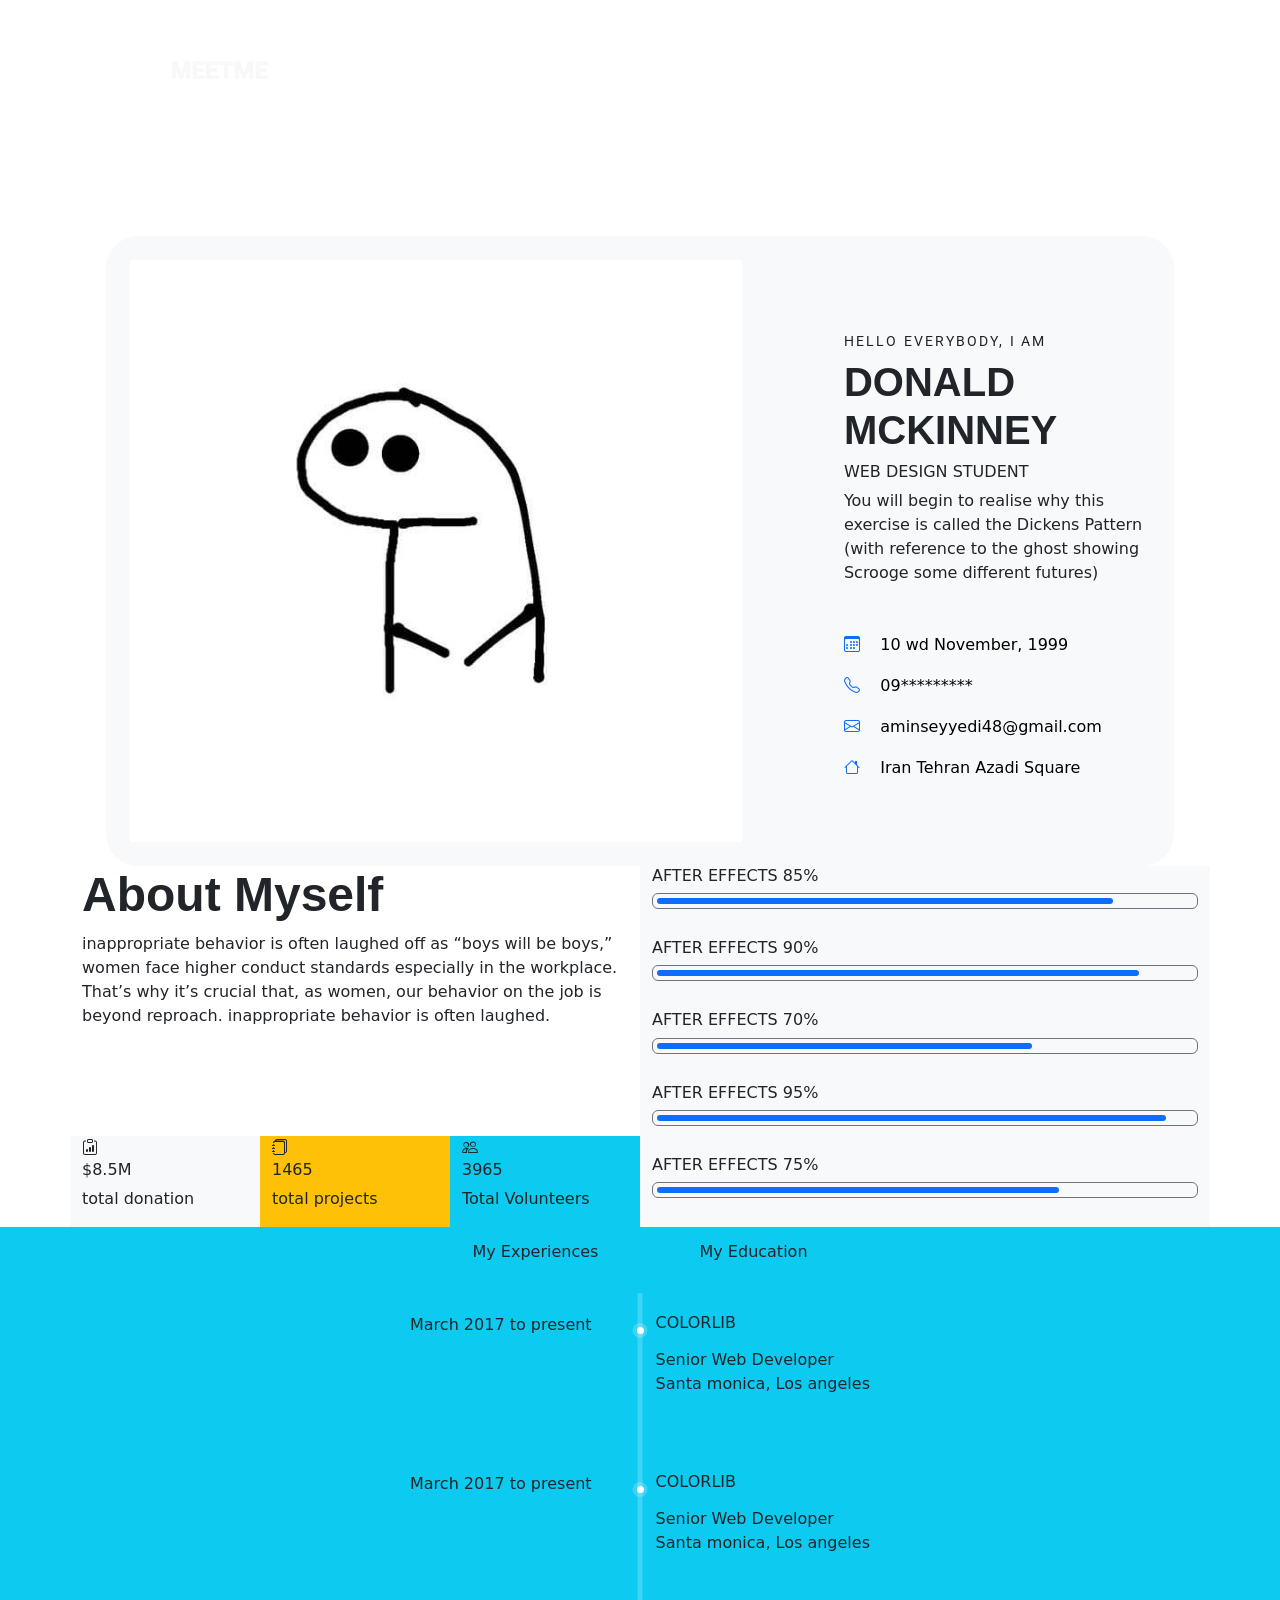
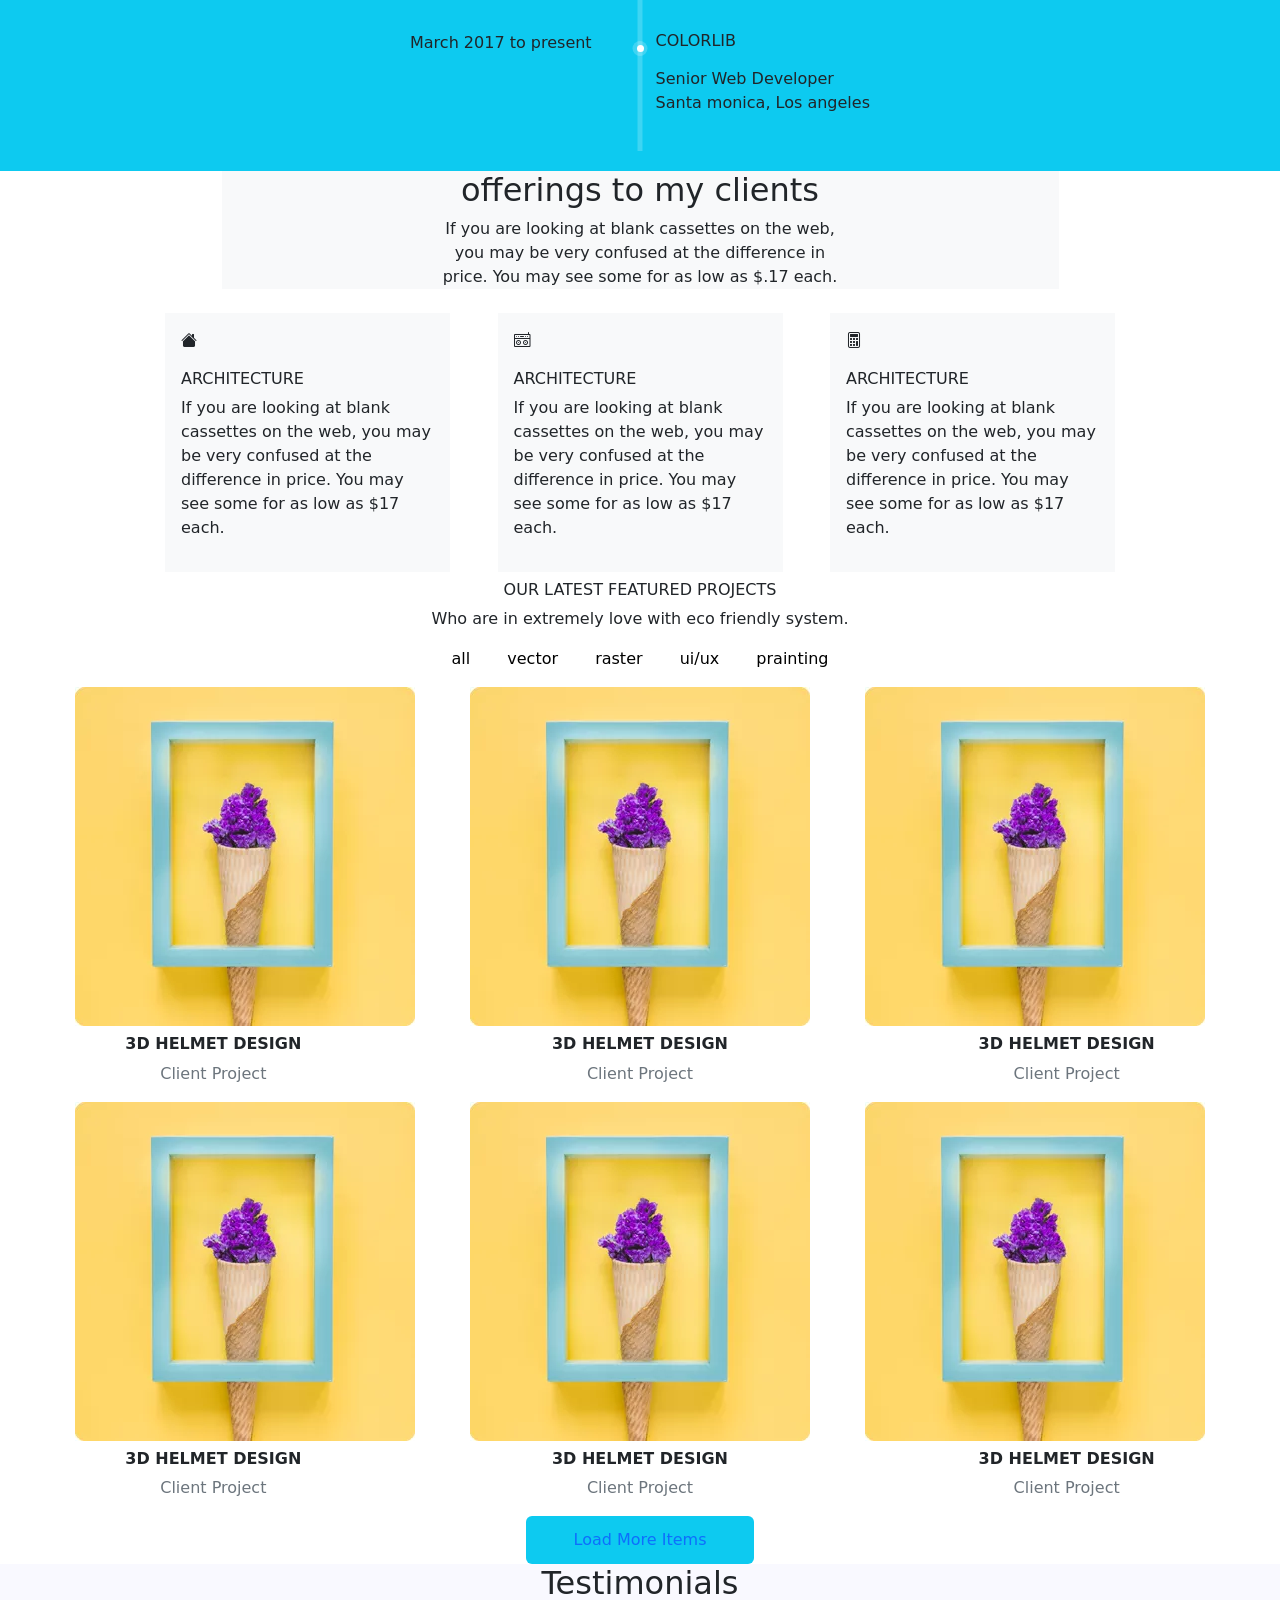
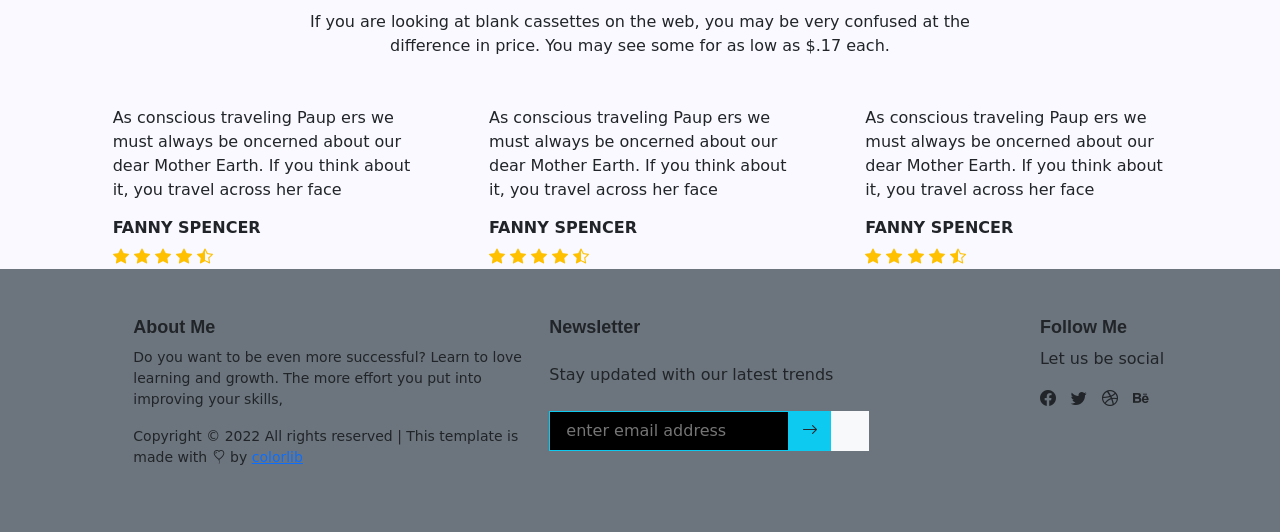
==== commit fb480534: "ltr2" ====
--- a/TheFinalProjectOfTheSecondSemesterLTR/index.html
+++ b/TheFinalProjectOfTheSecondSemesterLTR/index.html
@@ -95,7 +95,7 @@
       <div class="container-fluid ">
         <div class="row ">
           <div class="col  d-flex justify-content-center  position-relative firstcol mt-5 mt-sm-0 " >
-            <div class=" d-flex flex-wrap align-items-center justify-content-between bg-light position-relative rounded-5 p-4 parentgoli"  >
+            <div class=" d-flex flex-wrap align-items-center justify-content-between bg-light position-relative rounded-5 p-4 parentgoli" style="max-width:1170px;" >
              <div class="d-flex  justify-content-xl-between justify-content-xxl-between flex-wrap">
               <div class="   goli1 d-flex" ><img class="w-100 h-100 d-block" src="images/me.jpeg" alt=""></div>
               <div class=" d-flex justify-content-center align-content-center align-items-center divtxt goli2 " >
@@ -152,9 +152,9 @@
         </div>
       </div>
 
-      <div class="container-fluid position-relative ">
+      <div class="container position-relative ">
         <div class="row ">
-          <div class="col-10 d-flex flex-column justify-content-between col-lg-5 offset-1  " style=" min-height:300px; box-sizing:border-box;">
+          <div class="col-10 d-flex flex-column justify-content-between col-lg-6  " style=" min-height:300px; box-sizing:border-box;">
             <div class="row">
               <h3>About Myself</h3>
               <p >inappropriate behavior is often laughed off as “boys will be boys,” women face higher conduct standards especially in the workplace. That’s why it’s crucial that, as women, our behavior on the job is beyond reproach. inappropriate behavior is often laughed.</p>
@@ -177,7 +177,7 @@
               </div>
             </div>
           </div>
-          <div class="col-10 col-lg-5 offset-1 offset-lg-0 " style=" height: 50vh;min-height:300px; max-height:361px;box-sizing:border-box;">
+          <div class="col-10 col-lg-6 offset-1 offset-lg-0 " style=" height: 50vh;min-height:300px; max-height:361px;box-sizing:border-box;">
             <div class="row h-100 bg-info">
               <div class="col-12 bg-light">
                 <h4>After Effects 85%</h4>
@@ -274,7 +274,7 @@
         </div>
       </div>
 
-      <div class="container-fluid">
+      <div class="container">
         <div class="row">
           <div class="col-12 ">
            <div class="w-75 bg-light mx-auto">
@@ -309,8 +309,8 @@
       </div>
 
       <div class="container-fluid">
-        <div class="row">
-          <div class="col-12 bg-danger text-center">
+        <div class="row ">
+          <div class="col-12  text-center">
             <h4 >Our Latest Featured Projects</h4>
             <p>Who are in extremely love with eco friendly system.</p>
             <ul class="ul4  text-center">
@@ -322,6 +322,13 @@
             </ul>
           </div>
           <div class="col-12 col-sm-6 col-lg-4 ">
+            <div class="mx-auto mb-2 me-lg-0" style="max-width:340px;"><img class="" style="width:100%;" src="images/a1.webp" alt=""></div>
+            <div class="text-center">
+              <h4 class="fw-bolder">3D Helmet Design</h4>
+              <p class="text-secondary">Client Project</p>
+            </div>
+          </div>
+          <div class="col-12 col-sm-6 col-lg-4 ">
             <div class="mx-auto mb-2 " style="max-width:340px;"><img class="" style="width:100%;" src="images/a1.webp" alt=""></div>
             <div class="text-center">
               <h4 class="fw-bolder">3D Helmet Design</h4>
@@ -329,6 +336,20 @@
             </div>
           </div>
           <div class="col-12 col-sm-6 col-lg-4 ">
+            <div class="mx-auto mb-2 ms-lg-0" style="max-width:340px;"><img class="" style="width:100%;" src="images/a1.webp" alt=""></div>
+            <div class="text-center">
+              <h4 class="fw-bolder">3D Helmet Design</h4>
+              <p class="text-secondary">Client Project</p>
+            </div>
+          </div>
+          <div class="col-12 col-sm-6 col-lg-4 ">
+            <div class="mx-auto mb-2 me-lg-0" style="max-width:340px;"><img class="" style="width:100%;" src="images/a1.webp" alt=""></div>
+            <div class="text-center">
+              <h4 class="fw-bolder">3D Helmet Design</h4>
+              <p class="text-secondary">Client Project</p>
+            </div>
+          </div>
+          <div class="col-12 col-sm-6 col-lg-4 ">
             <div class="mx-auto mb-2 " style="max-width:340px;"><img class="" style="width:100%;" src="images/a1.webp" alt=""></div>
             <div class="text-center">
               <h4 class="fw-bolder">3D Helmet Design</h4>
@@ -336,73 +357,58 @@
             </div>
           </div>
           <div class="col-12 col-sm-6 col-lg-4 ">
-            <div class="mx-auto mb-2 " style="max-width:340px;"><img class="" style="width:100%;" src="images/a1.webp" alt=""></div>
-            <div class="text-center">
-              <h4 class="fw-bolder">3D Helmet Design</h4>
-              <p class="text-secondary">Client Project</p>
-            </div>
-          </div>
-          <div class="col-12 col-sm-6 col-lg-4 ">
-            <div class="mx-auto mb-2 " style="max-width:340px;"><img class="" style="width:100%;" src="images/a1.webp" alt=""></div>
-            <div class="text-center">
-              <h4 class="fw-bolder">3D Helmet Design</h4>
-              <p class="text-secondary">Client Project</p>
-            </div>
-          </div>
-          <div class="col-12 col-sm-6 col-lg-4 ">
-            <div class="mx-auto mb-2 " style="max-width:340px;"><img class="" style="width:100%;" src="images/a1.webp" alt=""></div>
-            <div class="text-center">
-              <h4 class="fw-bolder">3D Helmet Design</h4>
-              <p class="text-secondary">Client Project</p>
-            </div>
-          </div>
-          <div class="col-12 col-sm-6 col-lg-4 ">
-            <div class="mx-auto mb-2 " style="max-width:340px;"><img class="" style="width:100%;" src="images/a1.webp" alt=""></div>
-            <div class="text-center">
-              <h4 class="fw-bolder">3D Helmet Design</h4>
-              <p class="text-secondary">Client Project</p>
-            </div>
-          </div>
-          <div class="col-12 bg-danger">
-           <div class="d-flex justify-content-center"> <a class="d-inline-block px-5 bg-info " style="line-height:48px; text-decoration: none;" href="">Load More Items</a></div>
-          </div>
-        </div>
-      </div>
-
-      <div class="container">
-        <div class="row">
+            <div class="mx-auto mb-2 ms-lg-0" style="max-width:340px;"><img class="" style="width:100%;" src="images/a1.webp" alt=""></div>
+            <div class="text-center">
+              <h4 class="fw-bolder">3D Helmet Design</h4>
+              <p class="text-secondary">Client Project</p>
+            </div>
+          </div>
+          <div class="col-12 ">
+           <div class="d-flex justify-content-center"> <a class="d-inline-block px-5 bg-info rounded-2 " style="line-height:48px; text-decoration: none;" href="">Load More Items</a></div>
+          </div>
+        </div>
+      </div>
+
+      <div class="container-fluid">
+        <div class="row colorrow">
           <div class="col-12 ">
            <div class="mx-auto mb-5" style="max-width:670px;">
             <h2 class="text-center">Testimonials</h2>
             <p class="text-center">If you are looking at blank cassettes on the web, you may be very confused at the difference in price. You may see some for as low as $.17 each.</p>
            </div>
           </div>
-          <div class="col-12 col-sm-6 col-lg-4 ">
-            <p>As conscious traveling Paup ers we must always be oncerned about our dear Mother Earth. If you think about it, you travel across her face</p>
+          <div class="col-12  col-sm-4">
+            <div class="w-75  ms-sm-auto mx-auto mx-sm-0 divstar">
+              <p>As conscious traveling Paup ers we must always be oncerned about our dear Mother Earth. If you think about it, you travel across her face</p>
             <h4 class="fw-bolder">Fanny Spencer</h4>
-            <a href=""><i class="bi bi-star-fill"></i></a>
+            <a  href=""><i class="bi bi-star-fill "></i></a>
             <a href=""><i class="bi bi-star-fill"></i></a>
             <a href=""><i class="bi bi-star-fill"></i></a>
             <a href=""><i class="bi bi-star-fill"></i></a>
             <a href=""><i class="bi bi-star-half"></i></a>
-          </div>
-          <div class="col-12 col-sm-6 col-lg-4 ">
-            <p>As conscious traveling Paup ers we must always be oncerned about our dear Mother Earth. If you think about it, you travel across her face</p>
+            </div>
+          </div>
+          <div class="col-12 d-none d-sm-block col-sm-4 divstar">
+            <div class="w-75 mx-auto">
+              <p>As conscious traveling Paup ers we must always be oncerned about our dear Mother Earth. If you think about it, you travel across her face</p>
             <h4 class="fw-bolder">Fanny Spencer</h4>
             <a href=""><i class="bi bi-star-fill"></i></a>
             <a href=""><i class="bi bi-star-fill"></i></a>
             <a href=""><i class="bi bi-star-fill"></i></a>
             <a href=""><i class="bi bi-star-fill"></i></a>
             <a href=""><i class="bi bi-star-half"></i></a>
-          </div>
-          <div class="col-12 col-sm-6 col-lg-4 ">
-            <p>As conscious traveling Paup ers we must always be oncerned about our dear Mother Earth. If you think about it, you travel across her face</p>
+            </div>
+          </div>
+          <div class="col-12 d-none d-sm-block col-sm-4 divstar">
+            <div class="w-75 me-sm-auto">
+              <p>As conscious traveling Paup ers we must always be oncerned about our dear Mother Earth. If you think about it, you travel across her face</p>
             <h4 class="fw-bolder">Fanny Spencer</h4>
             <a href=""><i class="bi bi-star-fill"></i></a>
             <a href=""><i class="bi bi-star-fill"></i></a>
             <a href=""><i class="bi bi-star-fill"></i></a>
             <a href=""><i class="bi bi-star-fill"></i></a>
             <a href=""><i class="bi bi-star-half"></i></a>
+            </div>
           </div>
         </div>
       </div>
@@ -412,24 +418,27 @@
 
 
       <!--footer-->
-      <div class="container">
-        <div class="row">
-          <div class="col-12 col-sm-6 col-lg-5 p-0 py-5 bg-info">
-            <div class="">
+      <div class="container-fluid">
+        <div class="row bg-secondary">
+          <div class="col-12 col-sm-6 col-lg-5 p-0 py-5 ">
+            <div class="w-75 ms-md-auto ms-lg-auto">
               <h3  style="font-size:18px;">About Me</h3>
               <p style="font-size:14px;">Do you want to be even more successful? Learn to love learning and growth. The more effort you put into improving your skills,</p>
               <p style="font-size:14px;"> Copyright © 2022 All rights reserved | This template is made with <i class="bi bi-balloon-heart"></i> by <a href="">colorlib</a></p>
             </div>
           </div>
-          <div class="col-12 col-sm-6 col-lg-5 p-0 py-5 bg-warning">
-            <h3  style="font-size:18px;">Newsletter</h3>
-            <p>Stay updated with our latest trends</p>
+          <div class="col-12 col-sm-6 col-lg-4 p-0 py-5 ">
+           <div class="w-75  ms-md-3  ms-lg-3">
+            <h3 class="mb-4"  style="font-size:18px;">Newsletter</h3>
+            <p class="mb-4">Stay updated with our latest trends</p>
             <div class="bg-light d-flex">
-              <input class="w-75 px-3 py-0" placeholder="enter email address" type="email">
-            <button class="btn bg-info  p-0" style="width:42px; "><i class="bi bi-arrow-right" ></i></button>
-            </div>
-          </div>
-          <div class="col-12 col-sm-6 col-lg-2 p-0 py-5 bg-success">
+              <input class="w-75 px-3 py-0 bg-black text-info border border-1 border-info " style="box-shadow:none;border:none;height:40px;" placeholder="enter email address" type="email">
+            <button class="btn bg-info  p-0 rounded-0" style="width:42px; "><i class="bi bi-arrow-right" ></i></button>
+            </div>
+           </div>
+          </div>
+          <div class="col-12 col-sm-6 col-lg-3 p-0 py-5 ">
+           <div class="w-75 ms-md-auto">
             <h3 style="font-size:18px;">Follow Me</h3>
             <p>Let us be social</p>
             <ul class="ul5 ps-0">
@@ -438,6 +447,7 @@
               <li><i class="bi bi-dribbble"></i></li>
               <li><i class="bi bi-behance"></i></li>
             </ul>
+           </div>
           </div>
         </div>
       </div>
--- a/TheFinalProjectOfTheSecondSemesterLTR/css/index.css
+++ b/TheFinalProjectOfTheSecondSemesterLTR/css/index.css
@@ -1,7 +1,3 @@
-body {
-  background-color: burlywood;
-}
-
 .a1 {
   padding: 0px !important;
   line-height: 120px;
@@ -88,6 +84,14 @@
   background-image: -moz-linear-gradient(0deg, #766dff 0%, #88f3ff 100%);
 }
 
+.colorrow {
+  background-color: #f9f9ff;
+}
+
+.divstar a {
+  color: #ffc000;
+}
+
 @media screen and (max-width: 575px) {
   .navcontasize {
     width: 100%;
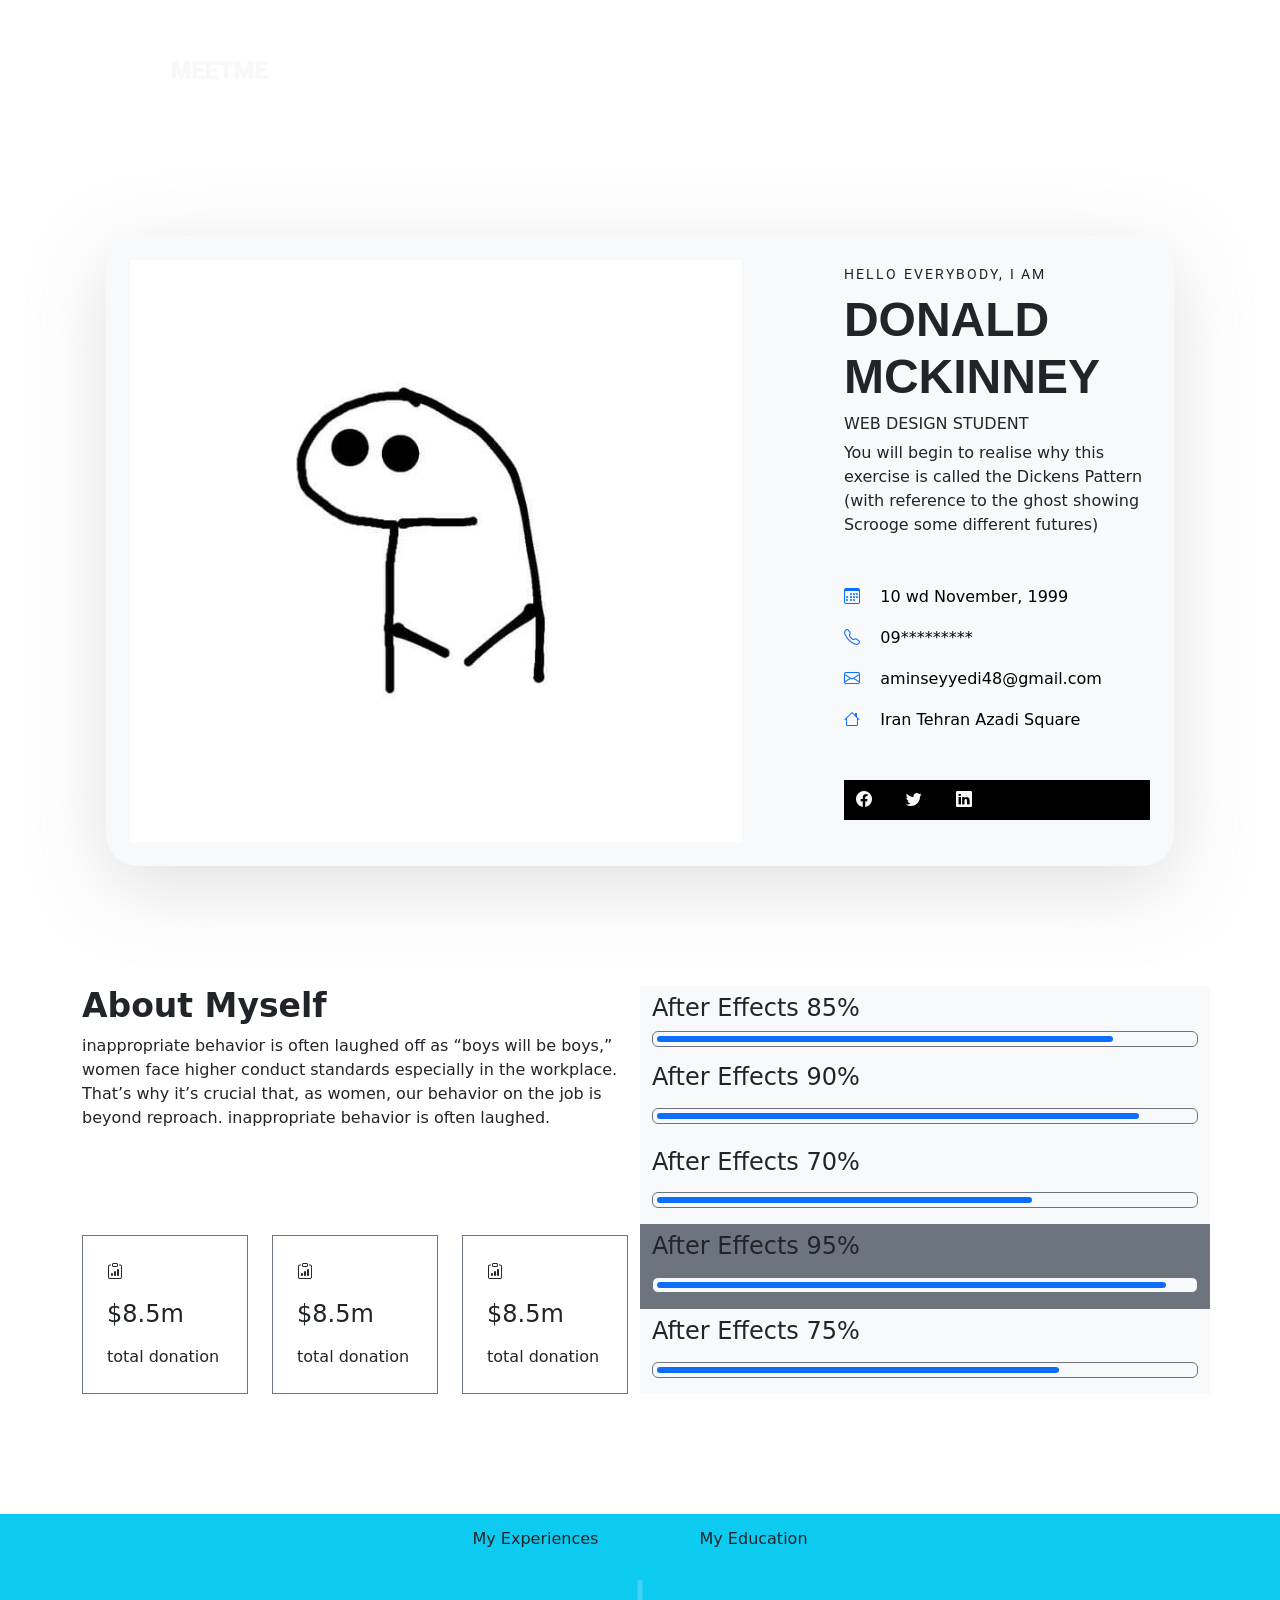
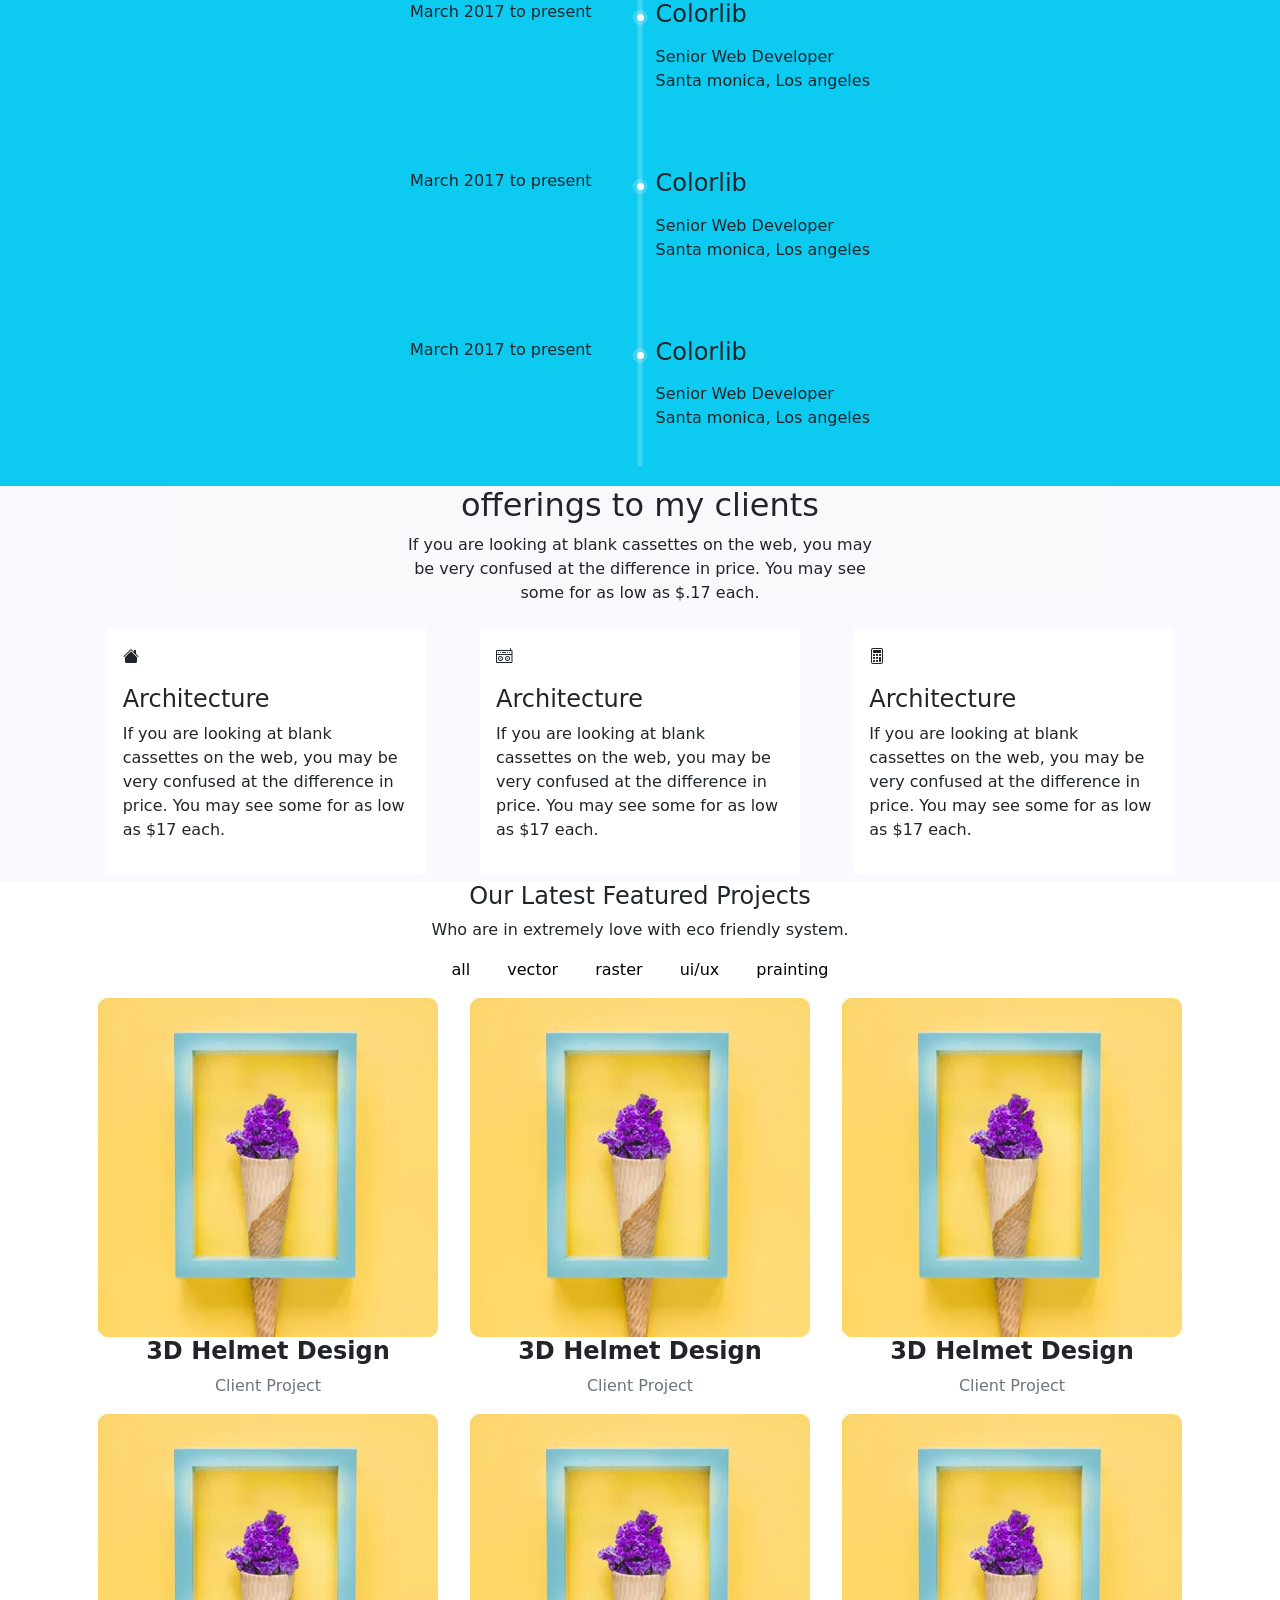
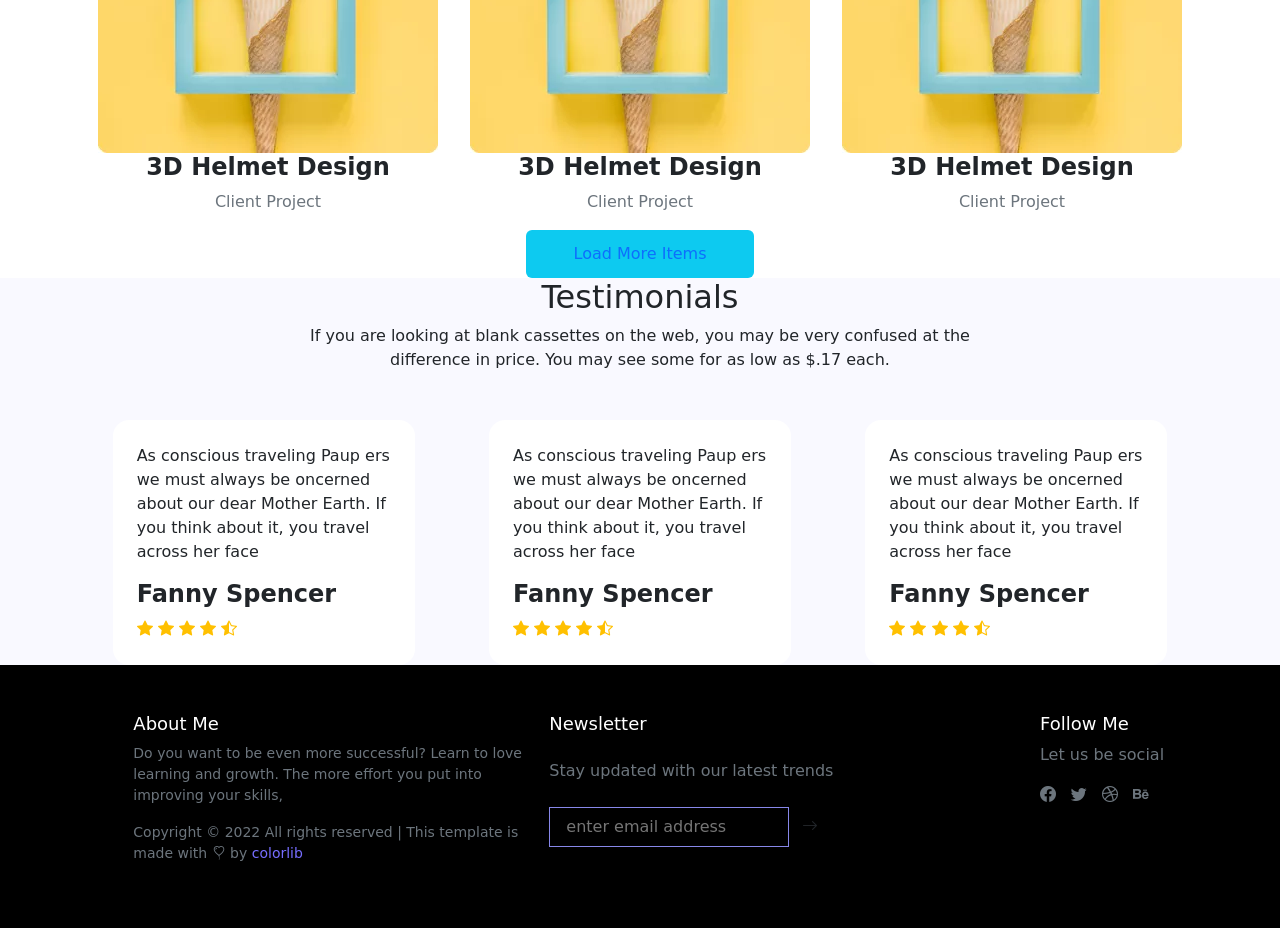
==== commit f4592c42: "ltr last last U" ====
--- a/TheFinalProjectOfTheSecondSemesterLTR/index.html
+++ b/TheFinalProjectOfTheSecondSemesterLTR/index.html
@@ -94,17 +94,17 @@
 
       <div class="container-fluid ">
         <div class="row ">
-          <div class="col  d-flex justify-content-center  position-relative firstcol mt-5 mt-sm-0 " >
+          <div class="col  d-flex justify-content-center  position-relative firstcol mt-5 mt-sm-0  " >
             <div class=" d-flex flex-wrap align-items-center justify-content-between bg-light position-relative rounded-5 p-4 parentgoli" style="max-width:1170px;" >
              <div class="d-flex  justify-content-xl-between justify-content-xxl-between flex-wrap">
               <div class="   goli1 d-flex" ><img class="w-100 h-100 d-block" src="images/me.jpeg" alt=""></div>
               <div class=" d-flex justify-content-center align-content-center align-items-center divtxt goli2 " >
-               <div class="h-75 ">
+               <div class=" mamad">
                 <h6 class="mb-2">HELLO EVERYBODY, I AM</h6>
                <h3 class="mb-2 h1 fw-bold text-start text-uppercase ">Donald McKinney</h3>
                <h4 class="mb-2">Web Design Student</h4>
                <p class="mb-5">You will begin to realise why this exercise is called the Dickens Pattern (with reference to the ghost showing Scrooge some different futures)</p>
-               <ul class="ul1 mb-5 ps-0" style="list-style-type: none;">
+               <ul class="ul1 mb-lg-5  ps-0" style="list-style-type: none;">
                  <li>
                   <a href="">
                    <i class="bi bi-calendar3"></i>&nbsp;&nbsp;&nbsp;
@@ -130,7 +130,7 @@
                   </a>
                  </li>
                </ul>
-               <ul class="ul2 ps-0">
+               <ul class="ul2 ps-0 bg-black">
                   <li class=" d-inline-block position-relative" style="width:40px;line-height: 40px;text-align: center;">
                    <a href="#" class="w-100 h-100 d-block position-absolute "></a>
                    <i class="bi bi-facebook text-light " style="display:inline !important; "></i>
@@ -153,59 +153,65 @@
       </div>
 
       <div class="container position-relative ">
-        <div class="row ">
-          <div class="col-10 d-flex flex-column justify-content-between col-lg-6  " style=" min-height:300px; box-sizing:border-box;">
+        <div class="row  " style="padding-bottom: 120px;padding-top: 120px;">
+          <div class="col-10 d-flex flex-column justify-content-between col-lg-6 offset-1 offset-lg-0  " style=" min-height:300px; box-sizing:border-box;">
             <div class="row">
-              <h3>About Myself</h3>
+              <h3 class="fw-bold" style="font-size:33px;">About Myself</h3>
               <p >inappropriate behavior is often laughed off as “boys will be boys,” women face higher conduct standards especially in the workplace. That’s why it’s crucial that, as women, our behavior on the job is beyond reproach. inappropriate behavior is often laughed.</p>
             </div>
-            <div class="row  bg-danger">
-              <div class="col-12 col-md-4  bg-light">
-                <i class="bi bi-clipboard-data"></i>
-                <h4>$8.5m</h4>
-                <p>total donation</p>
-              </div>
-              <div class="col-12 col-md-4  bg-warning">
-                <i class="bi bi-journals"></i>
-                <h4>1465</h4>
-                <p>total projects</p>
-              </div>
-              <div class="col-12 col-md-4  bg-info">
-                <i class="bi bi-people"></i>
-                <h4>3965</h4>
-                <p>Total Volunteers</p>
-              </div>
-            </div>
-          </div>
-          <div class="col-10 col-lg-6 offset-1 offset-lg-0 " style=" height: 50vh;min-height:300px; max-height:361px;box-sizing:border-box;">
+            <div class="row  ">
+              <div class="col-12 col-md-4  ">
+                <div class="  position-relative p-4 border  border-1 border-secondary mb-4 mb-lg-0 ">
+                  <i class="bi bi-clipboard-data d-block mb-3"></i>
+                <h4 class="mb-3">$8.5m</h4>
+                <p class="mb-0">total donation</p>
+                </div>
+              </div>
+              <div class="col-12 col-md-4  ">
+                <div class="  position-relative p-4  border border-1 border-secondary mb-4 mb-lg-0 ">
+                  <i class="bi bi-clipboard-data d-block mb-3"></i>
+                <h4 class="mb-3">$8.5m</h4>
+                <p class="mb-0">total donation</p>
+                </div>
+              </div>
+              <div class="col-12 col-md-4 ">
+                <div class="  position-relative p-4 border border-1 border-secondary mb-4 mb-lg-0  ">
+                  <i class="bi bi-clipboard-data d-block mb-3"></i>
+                <h4 class="mb-3">$8.5m</h4>
+                <p class="mb-0">total donation</p>
+                </div>
+              </div>
+            </div>
+          </div>
+          <div class="col-10 col-lg-6 offset-1 offset-lg-0 " style=" min-height:300px; box-sizing:border-box;">
             <div class="row h-100 bg-info">
-              <div class="col-12 bg-light">
-                <h4>After Effects 85%</h4>
-                <div class="progress bg-light p-1 border border-1 border-secondary">
+              <div class="col-12  bg-light">
+                <h4 class="mt-2">After Effects 85%</h4>
+                <div class="progress bg-light p-1 border border-1 border-secondary my-2">
                   <div class="progress-bar  rounded-1 progrscolor" role="progressbar" style="width: 85%" aria-valuenow="25" aria-valuemin="0" aria-valuemax="100"></div>
                 </div>
               </div>
-              <div class="col-12 bg-light">
-                <h4>After Effects 90%</h4>
-                <div class="progress bg-light p-1 border border-1 border-secondary">
+              <div class="col-12  bg-light">
+                <h4  class="mt-2">After Effects 90%</h4>
+                <div class="progress bg-light p-1 border border-1 border-secondary my-3">
                   <div class="progress-bar  rounded-1 progrscolor" role="progressbar" style="width: 90%" aria-valuenow="25" aria-valuemin="0" aria-valuemax="100"></div>
                 </div>
               </div>
-              <div class="col-12 bg-light">
-                <h4>After Effects 70%</h4>
-                <div class="progress bg-light p-1 border border-1 border-secondary">
+              <div class="col-12   bg-light">
+                <h4  class="mt-2">After Effects 70%</h4>
+                <div class="progress bg-light p-1 border border-1 border-secondary my-3">
                   <div class="progress-bar  rounded-1 progrscolor" role="progressbar" style="width: 70%" aria-valuenow="25" aria-valuemin="0" aria-valuemax="100"></div>
                 </div>
               </div>
-              <div class="col-12 bg-light">
-                <h4>After Effects 95%</h4>
-                <div class="progress bg-light p-1 border border-1 border-secondary">
+              <div class="col-12  bg-secondary">
+                <h4  class="mt-2">After Effects 95%</h4>
+                <div class="progress bg-light p-1 border border-1 border-secondary my-3">
                   <div class="progress-bar  rounded-1 progrscolor" role="progressbar" style="width: 95%" aria-valuenow="25" aria-valuemin="0" aria-valuemax="100"></div>
                 </div>
               </div>
-              <div class="col-12 bg-light">
-                <h4>After Effects 75%</h4>
-                <div class="progress bg-light p-1 border border-1 border-secondary">
+              <div class="col-12  bg-light">
+                <h4 class="mt-2">After Effects 75%</h4>
+                <div class="progress bg-light p-1 border border-1 border-secondary my-3">
                   <div class="progress-bar  rounded-1 progrscolor" role="progressbar" style="width: 75%" aria-valuenow="25" aria-valuemin="0" aria-valuemax="100"></div>
                 </div>
               </div>
@@ -274,8 +280,8 @@
         </div>
       </div>
 
-      <div class="container">
-        <div class="row">
+      <div class="container-fluid">
+        <div class="row rowcol4">
           <div class="col-12 ">
            <div class="w-75 bg-light mx-auto">
             <h2 class="text-center texe-d">offerings to my clients</h2>
@@ -284,22 +290,22 @@
             </div>
            </div>
           </div>
-          <div class="col-12 col-sm-6 col-lg-4 px-0">
-            <div class="w-75 bg-light mx-auto p-3 me-lg-0 my-2 me-sm-1">
+          <div class="col-12 col-sm-6 col-lg-4 px-0 ">
+            <div class="w-75 bg-white mx-auto p-3 me-lg-0 my-2 me-sm-1">
               <i class="bi bi-house-fill mb-3 d-block"></i>
               <h4 class="mb-2">Architecture</h4>
               <p class="mb-3">If you are looking at blank cassettes on the web, you may be very confused at the difference in price. You may see some for as low as $17 each.</p>
             </div>
           </div>
-          <div class="col-12 col-sm-6 col-lg-4 px-0">
-            <div class="w-75 bg-light mx-auto  p-3 my-2 ms-sm-1 mx-md-auto">
+          <div class="col-12 col-sm-6 col-lg-4 px-0 ">
+            <div class="w-75 bg-white mx-auto  p-3 my-2 ms-sm-1 mx-md-auto">
               <i class="bi bi-boombox mb-3 d-block"></i>
               <h4 class="mb-2">Architecture</h4>
               <p class="mb-3">If you are looking at blank cassettes on the web, you may be very confused at the difference in price. You may see some for as low as $17 each.</p>
             </div>
           </div>
-          <div class="col-12 col-sm-6 col-lg-4 px-0">
-            <div class="w-75 bg-light mx-auto ms-lg-0 p-3 my-2 me-sm-1">
+          <div class="col-12 col-sm-6 col-lg-4 px-0 ">
+            <div class="w-75 bg-white mx-auto ms-lg-0 p-3 my-2 me-sm-1">
               <i class="bi bi-calculator mb-3 d-block"></i>
               <h4 class="mb-2">Architecture</h4>
               <p class="mb-3">If you are looking at blank cassettes on the web, you may be very confused at the difference in price. You may see some for as low as $17 each.</p>
@@ -308,7 +314,7 @@
         </div>
       </div>
 
-      <div class="container-fluid">
+      <div class="container">
         <div class="row ">
           <div class="col-12  text-center">
             <h4 >Our Latest Featured Projects</h4>
@@ -322,45 +328,57 @@
             </ul>
           </div>
           <div class="col-12 col-sm-6 col-lg-4 ">
-            <div class="mx-auto mb-2 me-lg-0" style="max-width:340px;"><img class="" style="width:100%;" src="images/a1.webp" alt=""></div>
+            <div class="mx-auto mb-2 me-lg-0" style="max-width:340px;">
+              <div  style="max-width:340px;"><img class="" style="width:100%;" src="images/a1.webp" alt=""></div>
+              <div class="text-center">
+                <h4 class="fw-bolder">3D Helmet Design</h4>
+                <p class="text-secondary">Client Project</p>
+              </div>
+            </div>
+          </div>
+          <div class="col-12 col-sm-6 col-lg-4 ">
+           <div class="mx-auto mb-2 " style="max-width:340px;">
+            <div  style="max-width:340px;"><img class="" style="width:100%;" src="images/a1.webp" alt=""></div>
             <div class="text-center">
               <h4 class="fw-bolder">3D Helmet Design</h4>
               <p class="text-secondary">Client Project</p>
             </div>
-          </div>
-          <div class="col-12 col-sm-6 col-lg-4 ">
-            <div class="mx-auto mb-2 " style="max-width:340px;"><img class="" style="width:100%;" src="images/a1.webp" alt=""></div>
+           </div>
+          </div>
+          <div class="col-12 col-sm-6 col-lg-4 ">
+           <div class="mx-auto mb-2 ms-lg-0" style="max-width:340px;">
+            <div  style="max-width:340px;"><img class="" style="width:100%;" src="images/a1.webp" alt=""></div>
             <div class="text-center">
               <h4 class="fw-bolder">3D Helmet Design</h4>
               <p class="text-secondary">Client Project</p>
             </div>
-          </div>
-          <div class="col-12 col-sm-6 col-lg-4 ">
-            <div class="mx-auto mb-2 ms-lg-0" style="max-width:340px;"><img class="" style="width:100%;" src="images/a1.webp" alt=""></div>
+           </div>
+          </div>
+          <div class="col-12 col-sm-6 col-lg-4 ">
+            <div class="mx-auto mb-2 me-lg-0" style="max-width:340px;">
+              <div style="max-width:340px;"><img class="" style="width:100%;" src="images/a1.webp" alt=""></div>
             <div class="text-center">
               <h4 class="fw-bolder">3D Helmet Design</h4>
               <p class="text-secondary">Client Project</p>
             </div>
-          </div>
-          <div class="col-12 col-sm-6 col-lg-4 ">
-            <div class="mx-auto mb-2 me-lg-0" style="max-width:340px;"><img class="" style="width:100%;" src="images/a1.webp" alt=""></div>
+            </div>
+          </div>
+          <div class="col-12 col-sm-6 col-lg-4 ">
+           <div class="mx-auto mb-2 " style="max-width:340px;">
+            <div  style="max-width:340px;"><img class="" style="width:100%;" src="images/a1.webp" alt=""></div>
             <div class="text-center">
               <h4 class="fw-bolder">3D Helmet Design</h4>
               <p class="text-secondary">Client Project</p>
             </div>
-          </div>
-          <div class="col-12 col-sm-6 col-lg-4 ">
-            <div class="mx-auto mb-2 " style="max-width:340px;"><img class="" style="width:100%;" src="images/a1.webp" alt=""></div>
+           </div>
+          </div>
+          <div class="col-12 col-sm-6 col-lg-4 ">
+            <div class="mx-auto mb-2 ms-lg-0" style="max-width:340px;">
+              <div style="max-width:340px;"><img class="" style="width:100%;" src="images/a1.webp" alt=""></div>
             <div class="text-center">
               <h4 class="fw-bolder">3D Helmet Design</h4>
               <p class="text-secondary">Client Project</p>
             </div>
-          </div>
-          <div class="col-12 col-sm-6 col-lg-4 ">
-            <div class="mx-auto mb-2 ms-lg-0" style="max-width:340px;"><img class="" style="width:100%;" src="images/a1.webp" alt=""></div>
-            <div class="text-center">
-              <h4 class="fw-bolder">3D Helmet Design</h4>
-              <p class="text-secondary">Client Project</p>
             </div>
           </div>
           <div class="col-12 ">
@@ -378,7 +396,7 @@
            </div>
           </div>
           <div class="col-12  col-sm-4">
-            <div class="w-75  ms-sm-auto mx-auto mx-sm-0 divstar">
+            <div class="w-75  ms-sm-auto mx-auto mx-sm-0 p-4 bg-white rounded-4 divstar">
               <p>As conscious traveling Paup ers we must always be oncerned about our dear Mother Earth. If you think about it, you travel across her face</p>
             <h4 class="fw-bolder">Fanny Spencer</h4>
             <a  href=""><i class="bi bi-star-fill "></i></a>
@@ -388,8 +406,8 @@
             <a href=""><i class="bi bi-star-half"></i></a>
             </div>
           </div>
-          <div class="col-12 d-none d-sm-block col-sm-4 divstar">
-            <div class="w-75 mx-auto">
+          <div class="col-12 d-none d-sm-block col-sm-4  divstar">
+            <div class="w-75 mx-auto p-4 bg-white rounded-4">
               <p>As conscious traveling Paup ers we must always be oncerned about our dear Mother Earth. If you think about it, you travel across her face</p>
             <h4 class="fw-bolder">Fanny Spencer</h4>
             <a href=""><i class="bi bi-star-fill"></i></a>
@@ -399,8 +417,8 @@
             <a href=""><i class="bi bi-star-half"></i></a>
             </div>
           </div>
-          <div class="col-12 d-none d-sm-block col-sm-4 divstar">
-            <div class="w-75 me-sm-auto">
+          <div class="col-12 d-none d-sm-block col-sm-4  divstar">
+            <div class="w-75 me-sm-auto p-4 bg-white rounded-4">
               <p>As conscious traveling Paup ers we must always be oncerned about our dear Mother Earth. If you think about it, you travel across her face</p>
             <h4 class="fw-bolder">Fanny Spencer</h4>
             <a href=""><i class="bi bi-star-fill"></i></a>
@@ -419,27 +437,27 @@
 
       <!--footer-->
       <div class="container-fluid">
-        <div class="row bg-secondary">
-          <div class="col-12 col-sm-6 col-lg-5 p-0 py-5 ">
+        <div class="row bg-black">
+          <div class="col-12 col-sm-6 col-lg-5 p-0 py-5  text-secondary">
             <div class="w-75 ms-md-auto ms-lg-auto">
-              <h3  style="font-size:18px;">About Me</h3>
+              <h3 class="text-white"  style="font-size:18px;">About Me</h3>
               <p style="font-size:14px;">Do you want to be even more successful? Learn to love learning and growth. The more effort you put into improving your skills,</p>
-              <p style="font-size:14px;"> Copyright © 2022 All rights reserved | This template is made with <i class="bi bi-balloon-heart"></i> by <a href="">colorlib</a></p>
-            </div>
-          </div>
-          <div class="col-12 col-sm-6 col-lg-4 p-0 py-5 ">
+              <p style="font-size:14px;"> Copyright © 2022 All rights reserved | This template is made with <i class="bi bi-balloon-heart"></i> by <a style="color:#766dff ;text-decoration: none;" href="">colorlib</a></p>
+            </div>
+          </div>
+          <div class="col-12 col-sm-6 col-lg-4 p-0 py-5 text-secondary">
            <div class="w-75  ms-md-3  ms-lg-3">
-            <h3 class="mb-4"  style="font-size:18px;">Newsletter</h3>
+            <h3 class="mb-4 text-white"  style="font-size:18px;">Newsletter</h3>
             <p class="mb-4">Stay updated with our latest trends</p>
-            <div class="bg-light d-flex">
-              <input class="w-75 px-3 py-0 bg-black text-info border border-1 border-info " style="box-shadow:none;border:none;height:40px;" placeholder="enter email address" type="email">
-            <button class="btn bg-info  p-0 rounded-0" style="width:42px; "><i class="bi bi-arrow-right" ></i></button>
-            </div>
-           </div>
-          </div>
-          <div class="col-12 col-sm-6 col-lg-3 p-0 py-5 ">
+            <div class=" d-flex">
+              <input class="w-75 px-3 py-0 bg-black text-info " style="box-shadow:none;height:40px;border: 1px solid rgb(135, 135, 233);" placeholder="enter email address" type="email">
+            <button class="btn  p-0 rounded-0 buuutn" style="width:42px; "><i class="bi bi-arrow-right" ></i></button>
+            </div>
+           </div>
+          </div>
+          <div class="col-12 col-sm-6 col-lg-3 p-0 py-5 text-secondary ">
            <div class="w-75 ms-md-auto">
-            <h3 style="font-size:18px;">Follow Me</h3>
+            <h3 class="text-white" style="font-size:18px;">Follow Me</h3>
             <p>Let us be social</p>
             <ul class="ul5 ps-0">
               <li><i class="bi bi-facebook"></i></li>
--- a/TheFinalProjectOfTheSecondSemesterLTR/css/index.css
+++ b/TheFinalProjectOfTheSecondSemesterLTR/css/index.css
@@ -61,20 +61,20 @@
   margin-right: 10px;
 }
 
-h3 {
+.mamad h3 {
   font-family: "Heebo",sans-serif;
   font-size: 48px;
   font-weight: bold;
 }
 
-h6 {
+.mamad h6 {
   font-family: 'Roboto', sans-serif;
   font-size: 14px;
   font-weight: normal;
   letter-spacing: 2.1px;
 }
 
-h4 {
+.mamad h4 {
   font-size: 16px;
   font-weight: 500;
   text-transform: uppercase;
@@ -92,6 +92,18 @@
   color: #ffc000;
 }
 
+.parentgoli {
+  box-shadow: 0 20px 80px 0 rgba(153, 153, 153, 0.3);
+}
+
+.rowcol4 {
+  background-color: #f9f9ff;
+}
+
+.buuutn {
+  background-image: -moz-linear-gradient(0deg, #766dff 0%, #88f3ff 100%);
+}
+
 @media screen and (max-width: 575px) {
   .navcontasize {
     width: 100%;
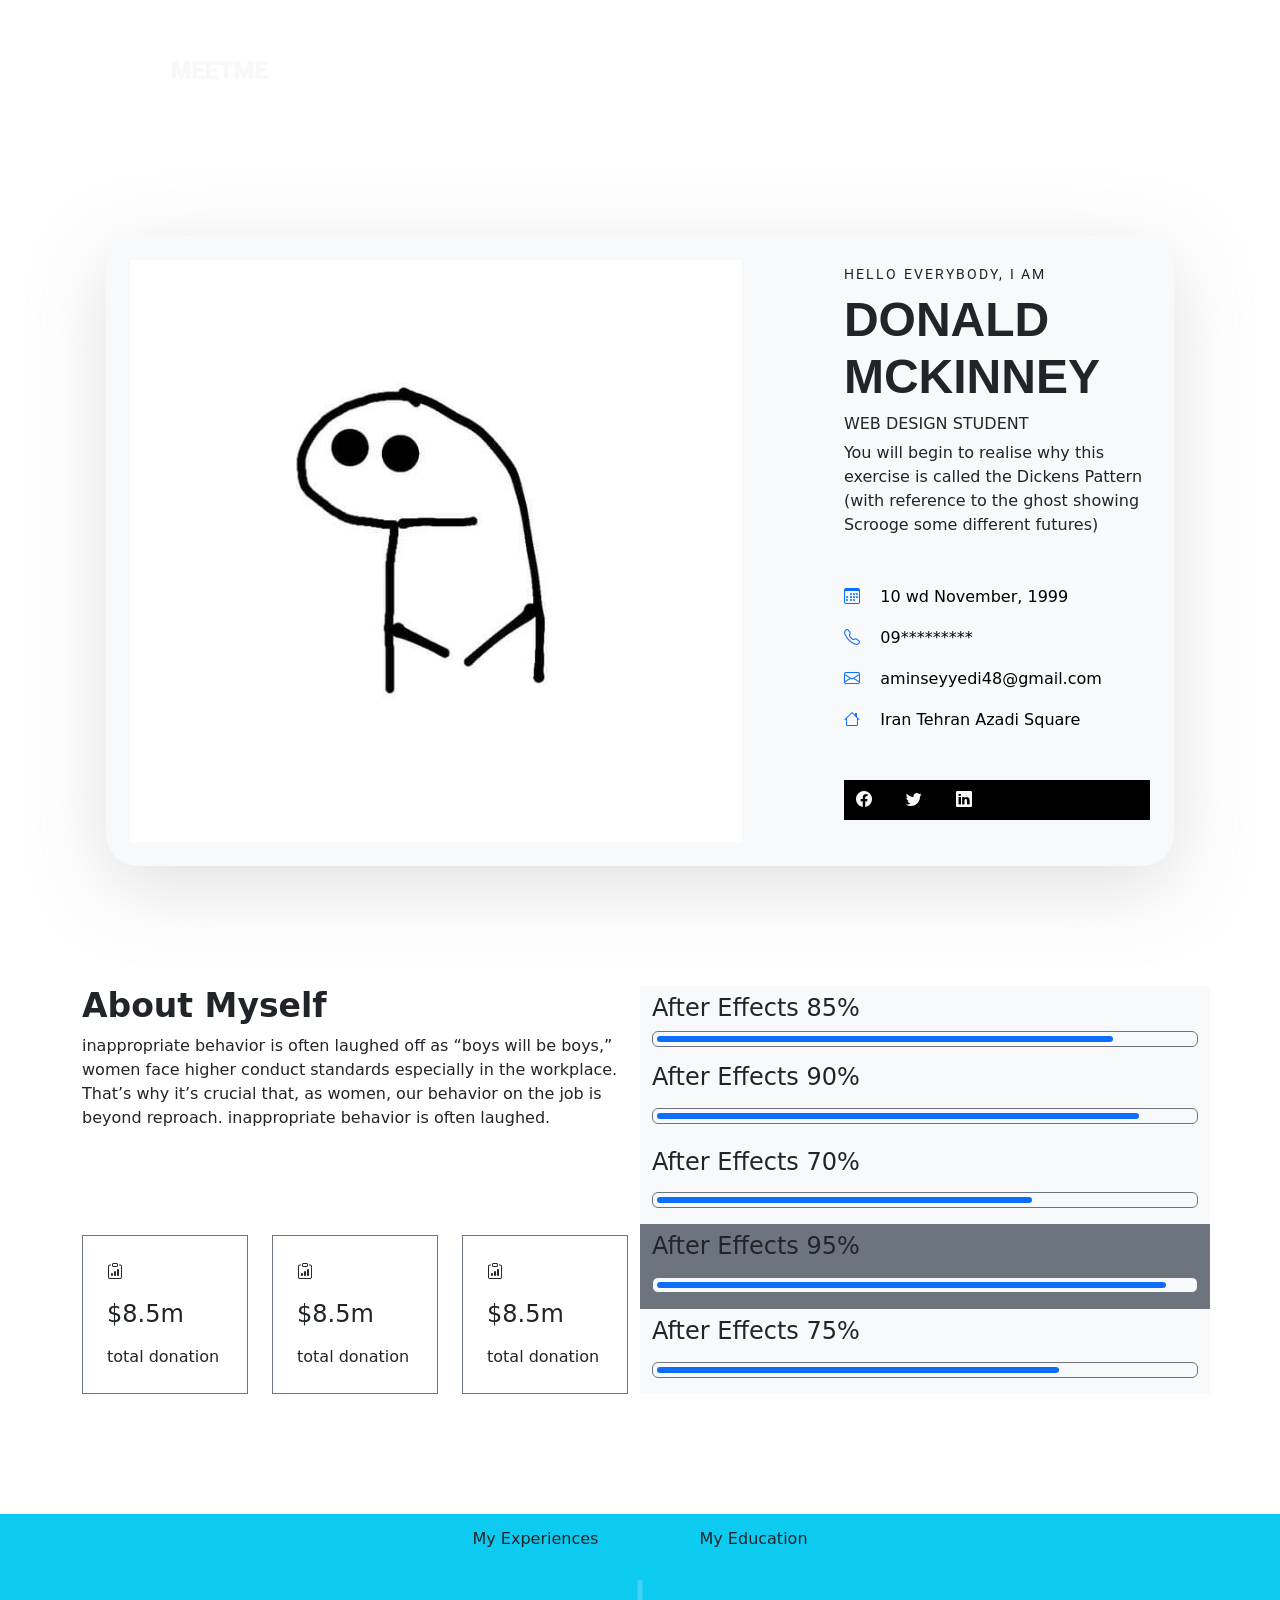
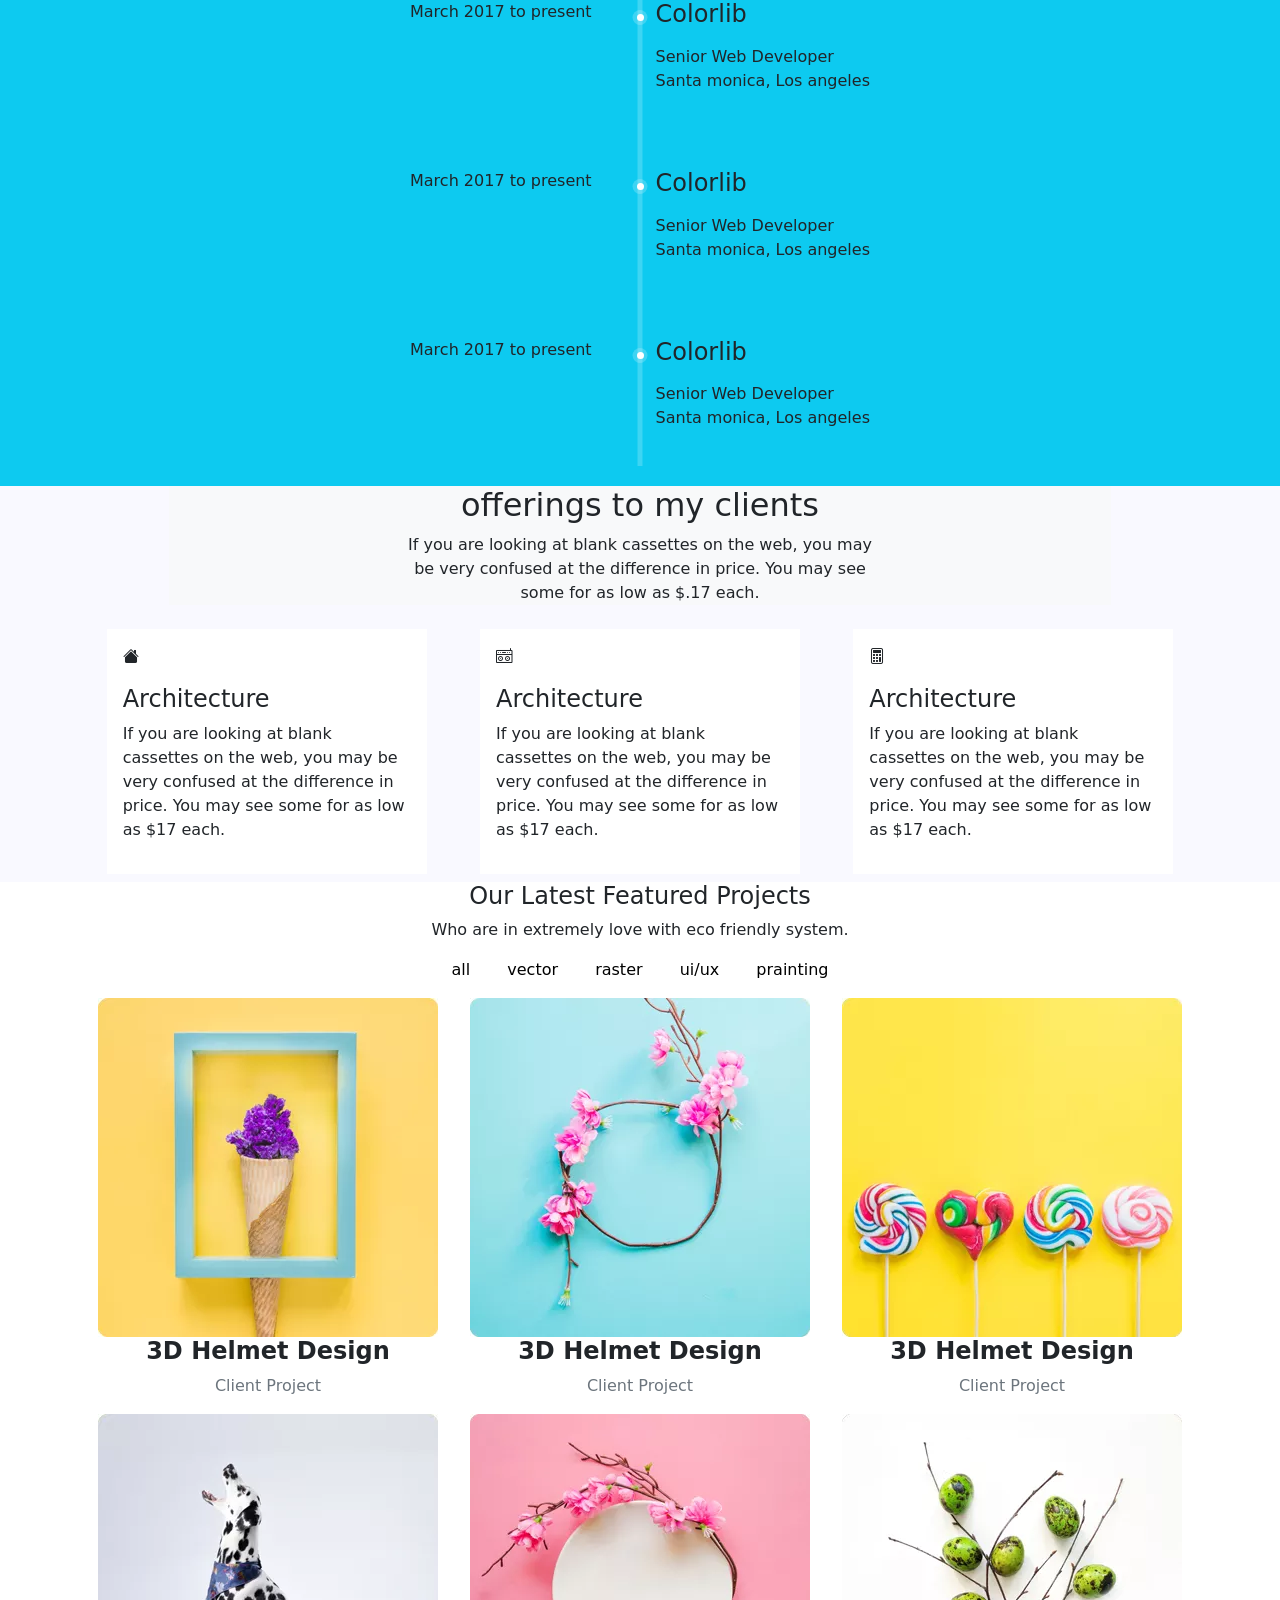
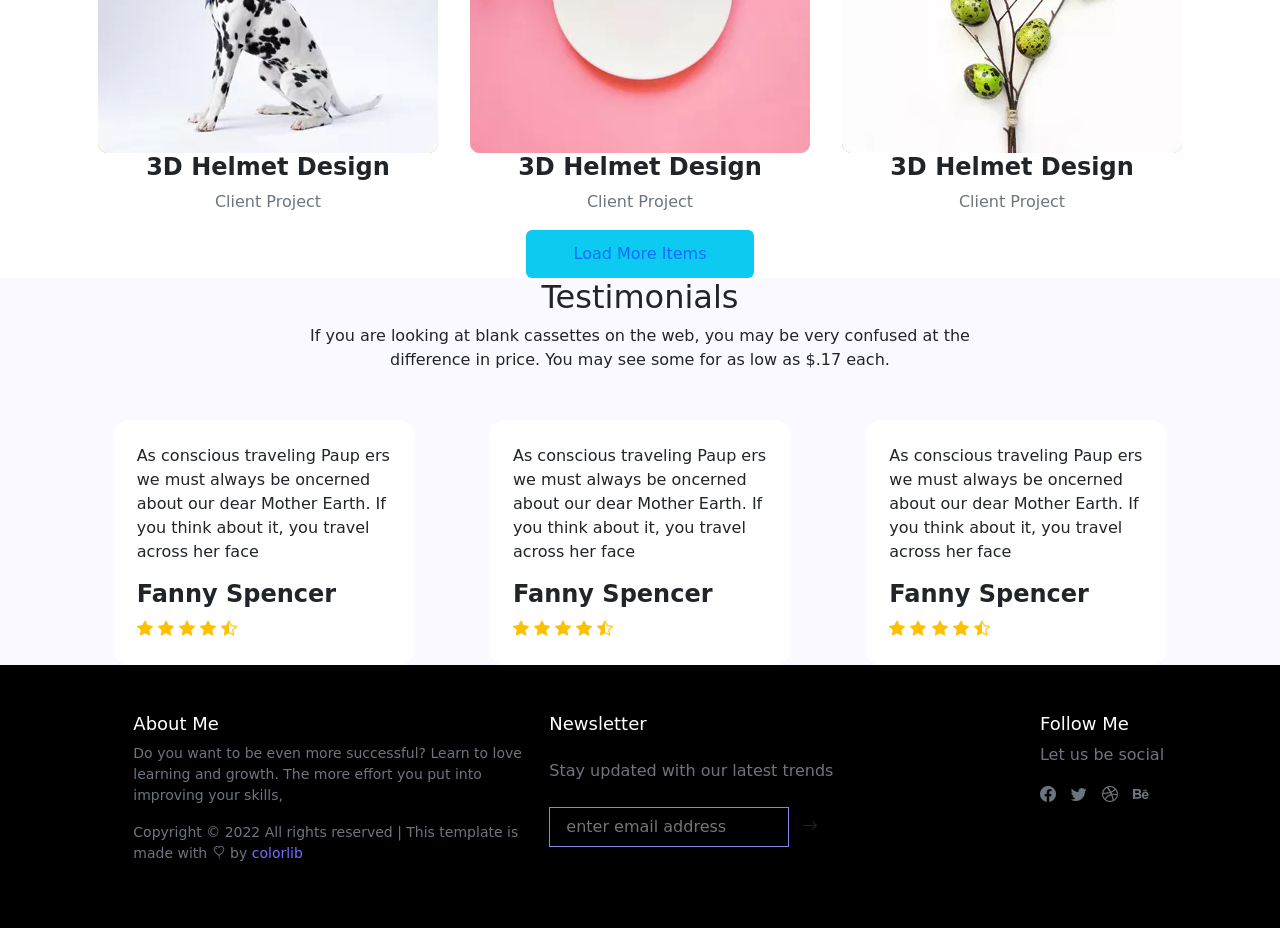
==== commit 05fed228: "LTR the final edit" ====
--- a/TheFinalProjectOfTheSecondSemesterLTR/index.html
+++ b/TheFinalProjectOfTheSecondSemesterLTR/index.html
@@ -329,7 +329,12 @@
           </div>
           <div class="col-12 col-sm-6 col-lg-4 ">
             <div class="mx-auto mb-2 me-lg-0" style="max-width:340px;">
-              <div  style="max-width:340px;"><img class="" style="width:100%;" src="images/a1.webp" alt=""></div>
+              <div class="position-relative divbefo"  style="max-width:340px;">
+                <img class="" style="width:100%;" src="images/a1.webp" alt="">
+                <a class="position-absolute  w-100  text-center imgcamera" style="left:0;top:50%;" href="">
+                  <img class="" src="images/xicon.png.pagespeed.ic.qvH5eycrR6.png" alt="">
+                </a>
+              </div>
               <div class="text-center">
                 <h4 class="fw-bolder">3D Helmet Design</h4>
                 <p class="text-secondary">Client Project</p>
@@ -338,7 +343,12 @@
           </div>
           <div class="col-12 col-sm-6 col-lg-4 ">
            <div class="mx-auto mb-2 " style="max-width:340px;">
-            <div  style="max-width:340px;"><img class="" style="width:100%;" src="images/a1.webp" alt=""></div>
+            <div  class="position-relative divbefo" style="max-width:340px;">
+              <img class="" style="width:100%;" src="images/b1.webp" alt="">
+              <a class="position-absolute  w-100 text-center imgcamera" style="left:0;top:50%;" href="">
+                <img src="images/xicon.png.pagespeed.ic.qvH5eycrR6.png" alt="">
+              </a>
+            </div>
             <div class="text-center">
               <h4 class="fw-bolder">3D Helmet Design</h4>
               <p class="text-secondary">Client Project</p>
@@ -347,7 +357,12 @@
           </div>
           <div class="col-12 col-sm-6 col-lg-4 ">
            <div class="mx-auto mb-2 ms-lg-0" style="max-width:340px;">
-            <div  style="max-width:340px;"><img class="" style="width:100%;" src="images/a1.webp" alt=""></div>
+            <div   class="position-relative divbefo" style="max-width:340px;">
+              <img class="" style="width:100%;" src="images/c1.webp" alt="">
+              <a class="position-absolute  w-100 text-center imgcamera" style="left:0;top:50%;" href="">
+                <img src="images/xicon.png.pagespeed.ic.qvH5eycrR6.png" alt="">
+              </a>
+            </div>
             <div class="text-center">
               <h4 class="fw-bolder">3D Helmet Design</h4>
               <p class="text-secondary">Client Project</p>
@@ -356,7 +371,12 @@
           </div>
           <div class="col-12 col-sm-6 col-lg-4 ">
             <div class="mx-auto mb-2 me-lg-0" style="max-width:340px;">
-              <div style="max-width:340px;"><img class="" style="width:100%;" src="images/a1.webp" alt=""></div>
+              <div  class="position-relative divbefo" style="max-width:340px;">
+                <img class="" style="width:100%;" src="images/d1.webp" alt="">
+                <a class="position-absolute  w-100 text-center imgcamera" style="left:0;top:50%;" href="">
+                  <img src="images/xicon.png.pagespeed.ic.qvH5eycrR6.png" alt="">
+                </a>
+              </div>
             <div class="text-center">
               <h4 class="fw-bolder">3D Helmet Design</h4>
               <p class="text-secondary">Client Project</p>
@@ -365,7 +385,12 @@
           </div>
           <div class="col-12 col-sm-6 col-lg-4 ">
            <div class="mx-auto mb-2 " style="max-width:340px;">
-            <div  style="max-width:340px;"><img class="" style="width:100%;" src="images/a1.webp" alt=""></div>
+            <div  class="position-relative divbefo" style="max-width:340px;">
+              <img class="" style="width:100%;" src="images/e1.webp" alt="">
+              <a class="position-absolute  w-100 text-center imgcamera" style="left:0;top:50%;" href="">
+                <img src="images/xicon.png.pagespeed.ic.qvH5eycrR6.png" alt="">
+              </a>
+            </div>
             <div class="text-center">
               <h4 class="fw-bolder">3D Helmet Design</h4>
               <p class="text-secondary">Client Project</p>
@@ -374,7 +399,12 @@
           </div>
           <div class="col-12 col-sm-6 col-lg-4 ">
             <div class="mx-auto mb-2 ms-lg-0" style="max-width:340px;">
-              <div style="max-width:340px;"><img class="" style="width:100%;" src="images/a1.webp" alt=""></div>
+              <div class="position-relative divbefo" style="max-width:340px;">
+                <img class="" style="width:100%;" src="images/f1.webp" alt="">
+                <a class="position-absolute  w-100 text-center imgcamera" style="left:0;top:50%;" href="f1.webp">
+                  <img src="images/xicon.png.pagespeed.ic.qvH5eycrR6.png" alt="">
+                </a>
+              </div>
             <div class="text-center">
               <h4 class="fw-bolder">3D Helmet Design</h4>
               <p class="text-secondary">Client Project</p>
--- a/TheFinalProjectOfTheSecondSemesterLTR/css/index.css
+++ b/TheFinalProjectOfTheSecondSemesterLTR/css/index.css
@@ -104,6 +104,33 @@
   background-image: -moz-linear-gradient(0deg, #766dff 0%, #88f3ff 100%);
 }
 
+.divbefo::before {
+  content: "";
+  width: 100%;
+  height: 100%;
+  left: 0;
+  top: 0;
+  background-image: -moz-linear-gradient(0deg, #766dff 0%, #88f3ff 100%);
+  background-image: -webkit-linear-gradient(0deg, #766dff 0%, #88f3ff 100%);
+  background-image: -ms-linear-gradient(0deg, #766dff 0%, #88f3ff 100%);
+  position: absolute;
+  opacity: 0;
+  transition: all 300ms ease;
+}
+
+.divbefo:hover::before {
+  opacity: 1;
+}
+
+.imgcamera {
+  transition: all 300ms ease;
+  opacity: 0;
+}
+
+.imgcamera:hover {
+  opacity: 1;
+}
+
 @media screen and (max-width: 575px) {
   .navcontasize {
     width: 100%;
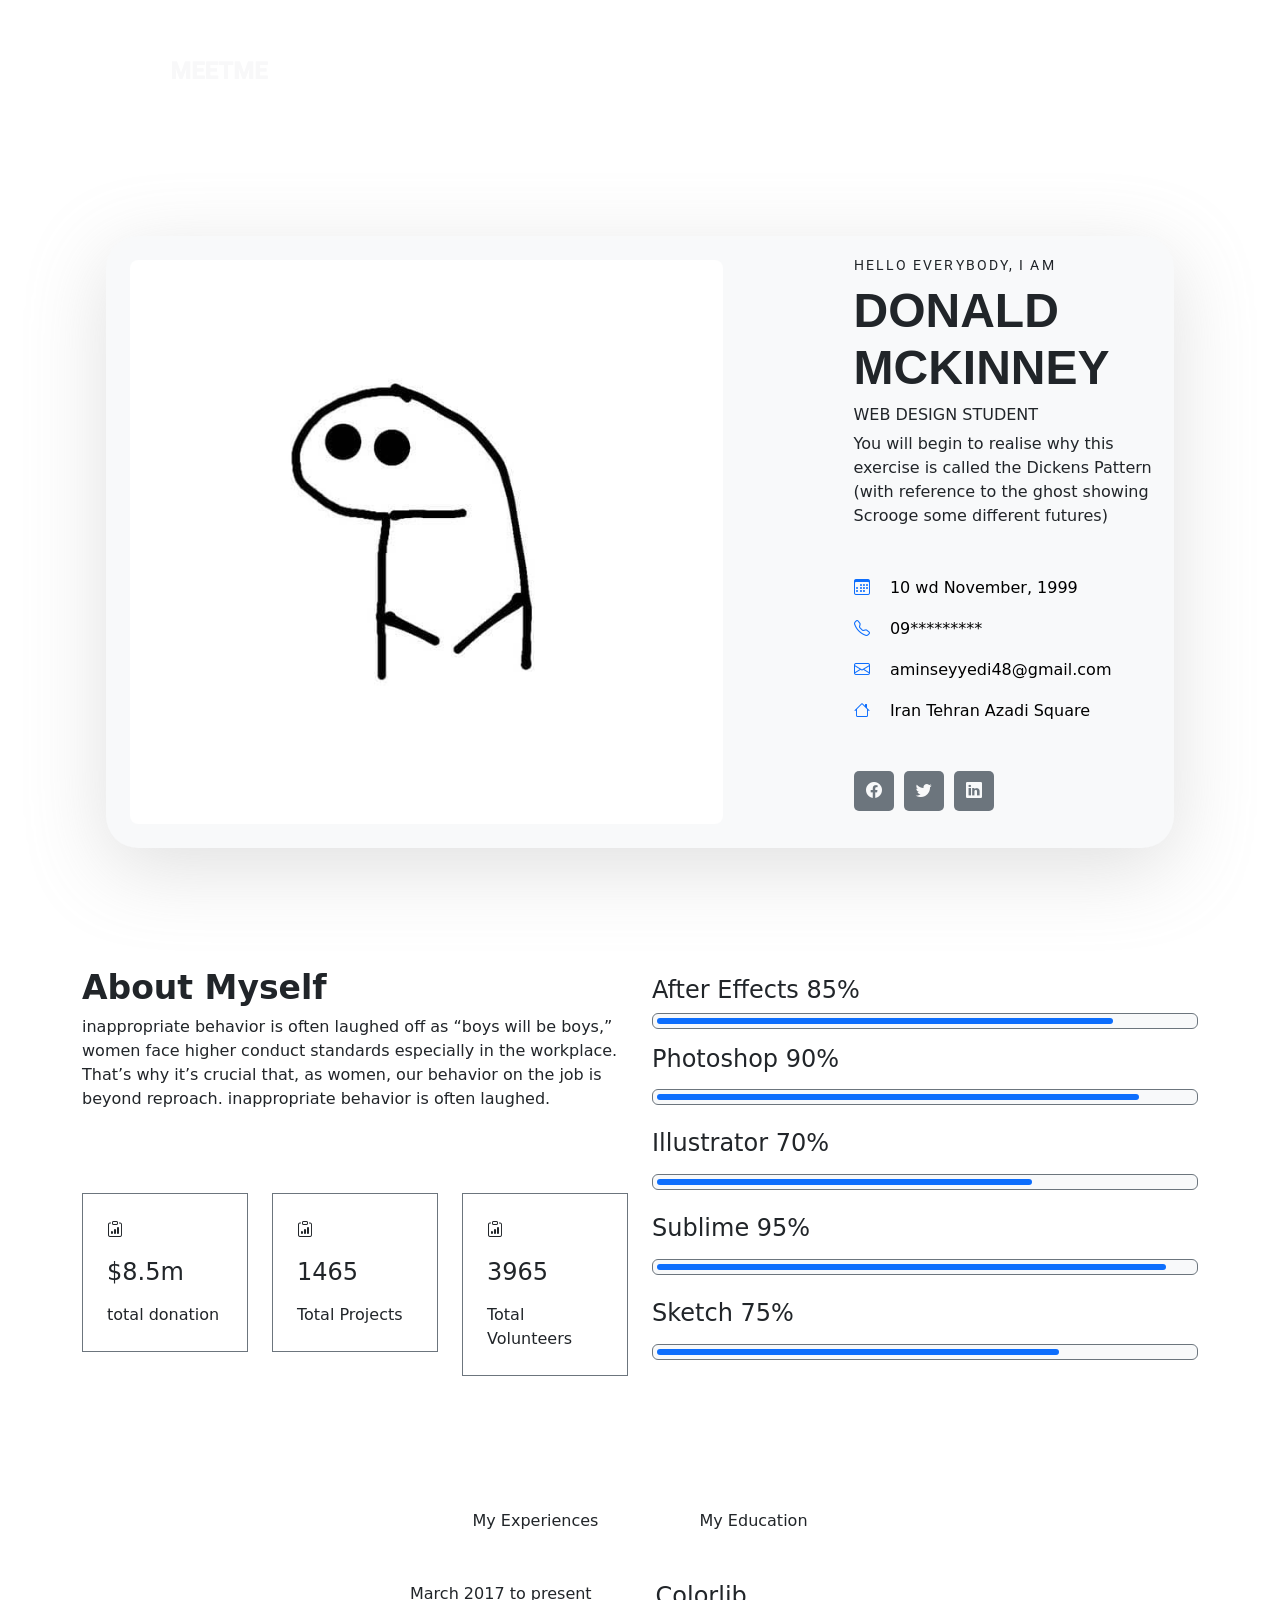
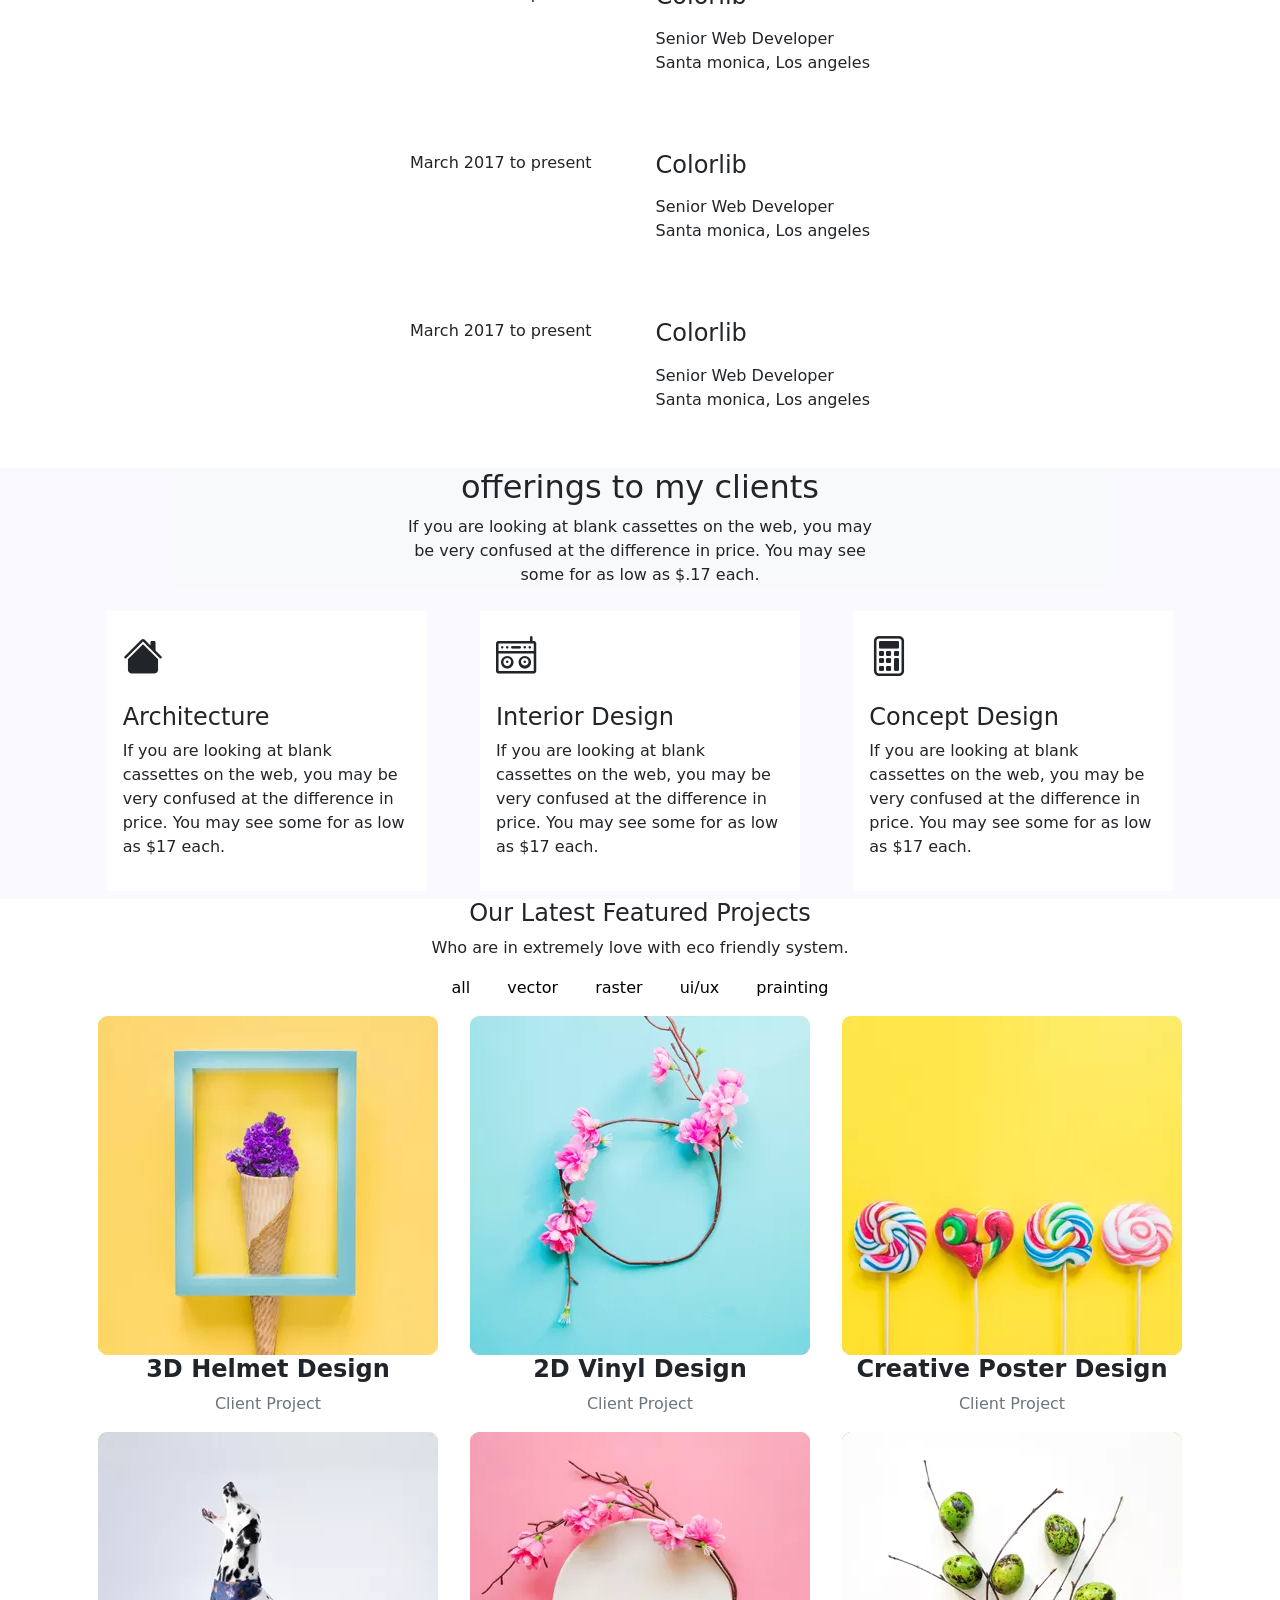
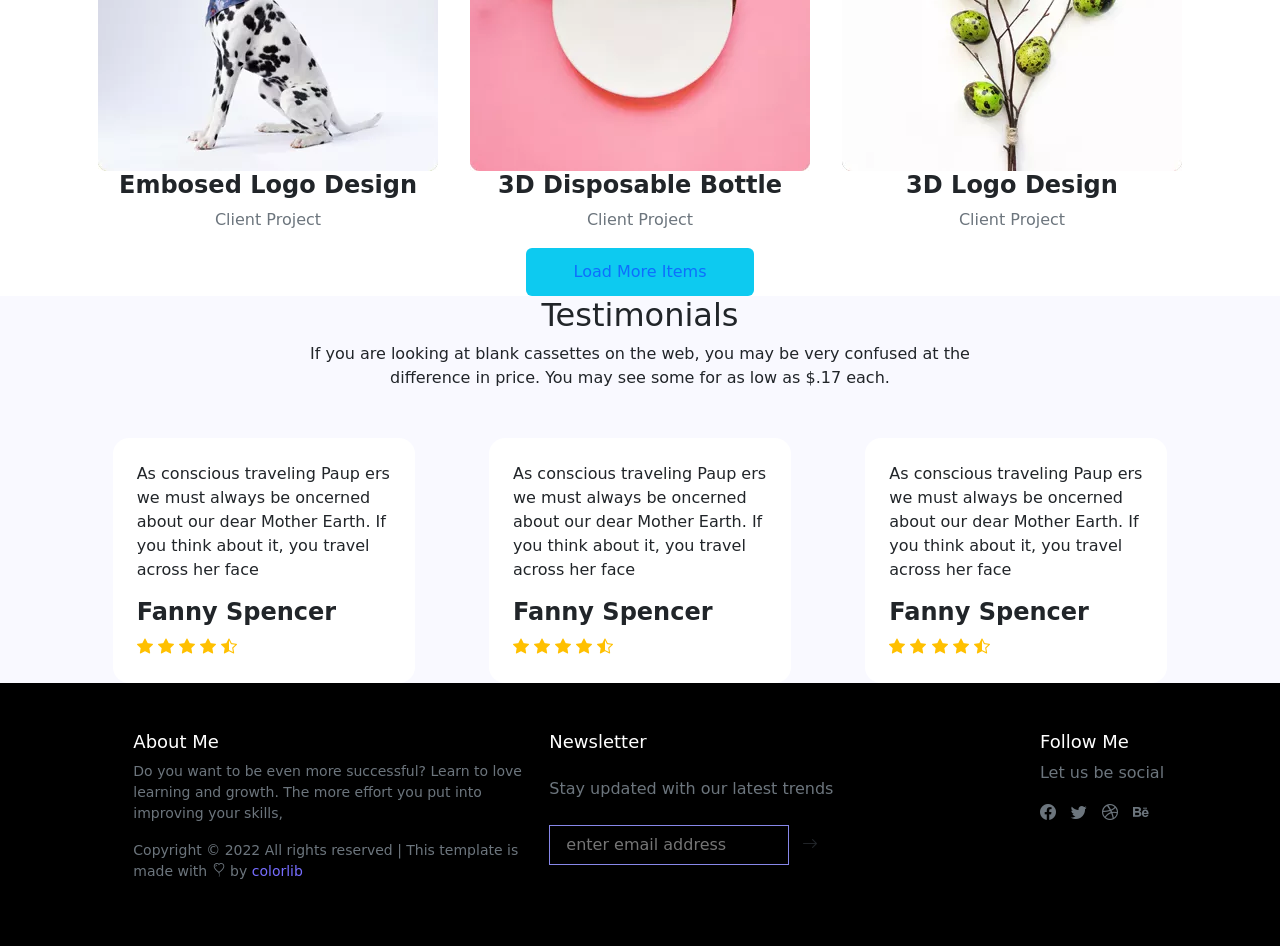
==== commit 2976d9bb: "last" ====
--- a/TheFinalProjectOfTheSecondSemesterLTR/index.html
+++ b/TheFinalProjectOfTheSecondSemesterLTR/index.html
@@ -22,7 +22,7 @@
 
      
         <nav class="navbar navbar-expand-lg  bbbb  " >
-          <div class="container-fluid   navcontasize " style="order:999999;">
+          <div class="container-fluid   navcontasize divstyle1" >
             <a class="navbar-brand " href="#"><img src="images/1.png" alt=""></a>
             <button class="navbar-toggler" type="button" data-bs-toggle="collapse" data-bs-target="#navbarNav" aria-controls="navbarNav" aria-expanded="false" aria-label="Toggle navigation">
               <span class="navbar-toggler-icon text-bg-light"></span>
@@ -92,19 +92,19 @@
        <!--main-->
 
 
-      <div class="container-fluid ">
+       <div class="container-fluid ">
         <div class="row ">
           <div class="col  d-flex justify-content-center  position-relative firstcol mt-5 mt-sm-0  " >
-            <div class=" d-flex flex-wrap align-items-center justify-content-between bg-light position-relative rounded-5 p-4 parentgoli" style="max-width:1170px;" >
-             <div class="d-flex  justify-content-xl-between justify-content-xxl-between flex-wrap">
-              <div class="   goli1 d-flex" ><img class="w-100 h-100 d-block" src="images/me.jpeg" alt=""></div>
+            <div class=" d-flex flex-wrap align-items-center justify-content-between bg-light position-relative rounded-5  parentgoli divstyle2" >
+             <div class="d-flex  justify-content-xl-between justify-content-xxl-between flex-wrap ">
+              <div class="   goli1 d-flex " ><img class="w-100 h-100 d-block rounded-5 p-4" src="images/me.jpeg" alt=""></div>
               <div class=" d-flex justify-content-center align-content-center align-items-center divtxt goli2 " >
                <div class=" mamad">
                 <h6 class="mb-2">HELLO EVERYBODY, I AM</h6>
                <h3 class="mb-2 h1 fw-bold text-start text-uppercase ">Donald McKinney</h3>
                <h4 class="mb-2">Web Design Student</h4>
                <p class="mb-5">You will begin to realise why this exercise is called the Dickens Pattern (with reference to the ghost showing Scrooge some different futures)</p>
-               <ul class="ul1 mb-lg-5  ps-0" style="list-style-type: none;">
+               <ul class="ul1 mb-lg-5  ps-0 divstyle3" >
                  <li>
                   <a href="">
                    <i class="bi bi-calendar3"></i>&nbsp;&nbsp;&nbsp;
@@ -130,18 +130,18 @@
                   </a>
                  </li>
                </ul>
-               <ul class="ul2 ps-0 bg-black">
-                  <li class=" d-inline-block position-relative" style="width:40px;line-height: 40px;text-align: center;">
+               <ul class="ul2 ps-0 ">
+                  <li class=" d-inline-block position-relative bg-secondary divstyle4" >
                    <a href="#" class="w-100 h-100 d-block position-absolute "></a>
-                   <i class="bi bi-facebook text-light " style="display:inline !important; "></i>
+                   <i class="bi bi-facebook text-light divstyle5" ></i>
                   </li>
-                  <li class=" d-inline-block position-relative" style="width:40px;line-height: 40px;text-align: center;">
+                  <li class=" d-inline-block position-relative bg-secondary divstyle4" >
                    <a href="#" class="w-100 h-100 d-block position-absolute "></a>
-                   <i class="bi bi-twitter text-light " style="display:inline !important; "></i>
+                   <i class="bi bi-twitter text-light divstyle5" ></i>
                   </li>
-                  <li class=" d-inline-block position-relative" style="width:40px;line-height: 40px;text-align: center;">
+                  <li class=" d-inline-block position-relative bg-secondary divstyle4" >
                    <a href="#" class="w-100 h-100 d-block position-absolute "></a>
-                   <i class="bi bi-linkedin text-light " style="display:inline !important; "></i>
+                   <i class="bi bi-linkedin text-light divstyle5" ></i>
                   </li>
                </ul>
                </div>
@@ -153,8 +153,8 @@
       </div>
 
       <div class="container position-relative ">
-        <div class="row  " style="padding-bottom: 120px;padding-top: 120px;">
-          <div class="col-10 d-flex flex-column justify-content-between col-lg-6 offset-1 offset-lg-0  " style=" min-height:300px; box-sizing:border-box;">
+        <div class="row divstyle6 " >
+          <div class="col-10 d-flex flex-column justify-content-between col-lg-6 offset-1 offset-lg-0  divstyle7" >
             <div class="row">
               <h3 class="fw-bold" style="font-size:33px;">About Myself</h3>
               <p >inappropriate behavior is often laughed off as “boys will be boys,” women face higher conduct standards especially in the workplace. That’s why it’s crucial that, as women, our behavior on the job is beyond reproach. inappropriate behavior is often laughed.</p>
@@ -170,47 +170,47 @@
               <div class="col-12 col-md-4  ">
                 <div class="  position-relative p-4  border border-1 border-secondary mb-4 mb-lg-0 ">
                   <i class="bi bi-clipboard-data d-block mb-3"></i>
-                <h4 class="mb-3">$8.5m</h4>
-                <p class="mb-0">total donation</p>
+                <h4 class="mb-3">1465</h4>
+                <p class="mb-0">Total Projects</p>
                 </div>
               </div>
               <div class="col-12 col-md-4 ">
                 <div class="  position-relative p-4 border border-1 border-secondary mb-4 mb-lg-0  ">
                   <i class="bi bi-clipboard-data d-block mb-3"></i>
-                <h4 class="mb-3">$8.5m</h4>
-                <p class="mb-0">total donation</p>
-                </div>
-              </div>
-            </div>
-          </div>
-          <div class="col-10 col-lg-6 offset-1 offset-lg-0 " style=" min-height:300px; box-sizing:border-box;">
-            <div class="row h-100 bg-info">
-              <div class="col-12  bg-light">
+                <h4 class="mb-3">3965</h4>
+                <p class="mb-0">Total Volunteers</p>
+                </div>
+              </div>
+            </div>
+          </div>
+          <div class="col-10 col-lg-6 offset-1 offset-lg-0 divstyle7" >
+            <div class="row h-100 ">
+              <div class="col-12  ">
                 <h4 class="mt-2">After Effects 85%</h4>
                 <div class="progress bg-light p-1 border border-1 border-secondary my-2">
                   <div class="progress-bar  rounded-1 progrscolor" role="progressbar" style="width: 85%" aria-valuenow="25" aria-valuemin="0" aria-valuemax="100"></div>
                 </div>
               </div>
-              <div class="col-12  bg-light">
-                <h4  class="mt-2">After Effects 90%</h4>
+              <div class="col-12  ">
+                <h4  class="mt-2">Photoshop 90%</h4>
                 <div class="progress bg-light p-1 border border-1 border-secondary my-3">
                   <div class="progress-bar  rounded-1 progrscolor" role="progressbar" style="width: 90%" aria-valuenow="25" aria-valuemin="0" aria-valuemax="100"></div>
                 </div>
               </div>
-              <div class="col-12   bg-light">
-                <h4  class="mt-2">After Effects 70%</h4>
+              <div class="col-12   ">
+                <h4  class="mt-2">Illustrator 70%</h4>
                 <div class="progress bg-light p-1 border border-1 border-secondary my-3">
                   <div class="progress-bar  rounded-1 progrscolor" role="progressbar" style="width: 70%" aria-valuenow="25" aria-valuemin="0" aria-valuemax="100"></div>
                 </div>
               </div>
-              <div class="col-12  bg-secondary">
-                <h4  class="mt-2">After Effects 95%</h4>
+              <div class="col-12  ">
+                <h4  class="mt-2">Sublime 95%</h4>
                 <div class="progress bg-light p-1 border border-1 border-secondary my-3">
                   <div class="progress-bar  rounded-1 progrscolor" role="progressbar" style="width: 95%" aria-valuenow="25" aria-valuemin="0" aria-valuemax="100"></div>
                 </div>
               </div>
-              <div class="col-12  bg-light">
-                <h4 class="mt-2">After Effects 75%</h4>
+              <div class="col-12  ">
+                <h4 class="mt-2">Sketch 75%</h4>
                 <div class="progress bg-light p-1 border border-1 border-secondary my-3">
                   <div class="progress-bar  rounded-1 progrscolor" role="progressbar" style="width: 75%" aria-valuenow="25" aria-valuemin="0" aria-valuemax="100"></div>
                 </div>
@@ -222,17 +222,17 @@
 
       <div class="container-fluid">
         <div class="row">
-          <div class="col bg-info">
+          <div class="col divstyle15">
             <div class="w-75 mx-auto ">
 
               <ul class="p-0 text-center">
-                <li class=" d-inline-block rounded-1"><a class="d-block px-sm-1 px-md-5 text-reset " style="text-decoration:none;line-height: 50px;" href="">My Experiences</a></li>
-                <li class=" d-inline-block rounded-1"><a class="d-block px-sm-1 px-md-5 text-reset " style="text-decoration:none;line-height: 50px;" href="">My Education</a></li>
+                <li class=" d-inline-block rounded-1"><a class="d-block px-sm-1 px-md-5 text-reset divstyle8" href="">My Experiences</a></li>
+                <li class=" d-inline-block rounded-1"><a class="d-block px-sm-1 px-md-5 text-reset divstyle8" href="">My Education</a></li>
               </ul>
 
               <ul class="p-0 text-center mx-auto ul3 position-relative " style="max-width:460px;">
                 <li class="position-relative" style="list-style:none;">
-                  <span class="d-none d-sm-block" style="height: 15px;width: 15px; border-radius: 50%; display: block; background: rgba(255,255,255,.2);position: absolute;left: 50%;top:30px; transform: translateX(-50%);"></span>
+                  <span class="d-none d-sm-block divstyle9" ></span>
                   <div class="d-flex flex-column flex-sm-row text-start justify-content-sm-between">
                     <div class="d-flex mb-3">March 2017 to present</div>
                     <div>
@@ -246,7 +246,7 @@
                   </div>
                 </li>
                 <li class=" position-relative" style="list-style:none;">
-                  <span class="d-none d-sm-block" style="height: 15px;width: 15px; border-radius: 50%; display: block; background: rgba(255,255,255,.2);position: absolute;left: 50%;top:30px; transform: translateX(-50%);"></span>
+                  <span class="d-none d-sm-block divstyle9" ></span>
                   <div class="d-flex flex-column flex-sm-row text-start justify-content-sm-between">
                     <div class="d-flex mb-3">March 2017 to present</div>
                     <div>
@@ -260,7 +260,7 @@
                   </div>
                 </li>
                 <li class=" position-relative" style="list-style:none;">
-                  <span class="d-none d-sm-block" style="height: 15px;width: 15px; border-radius: 50%; display: block; background: rgba(255,255,255,.2);position: absolute;left: 50%;top:30px; transform: translateX(-50%);"></span>
+                  <span class="d-none d-sm-block divstyle9" ></span>
                   <div class="d-flex flex-column flex-sm-row text-start justify-content-sm-between">
                     <div class="d-flex mb-3">March 2017 to present</div>
                     <div>
@@ -292,22 +292,22 @@
           </div>
           <div class="col-12 col-sm-6 col-lg-4 px-0 ">
             <div class="w-75 bg-white mx-auto p-3 me-lg-0 my-2 me-sm-1">
-              <i class="bi bi-house-fill mb-3 d-block"></i>
+              <i class="bi bi-house-fill mb-3 d-block fs-1"></i>
               <h4 class="mb-2">Architecture</h4>
               <p class="mb-3">If you are looking at blank cassettes on the web, you may be very confused at the difference in price. You may see some for as low as $17 each.</p>
             </div>
           </div>
           <div class="col-12 col-sm-6 col-lg-4 px-0 ">
             <div class="w-75 bg-white mx-auto  p-3 my-2 ms-sm-1 mx-md-auto">
-              <i class="bi bi-boombox mb-3 d-block"></i>
-              <h4 class="mb-2">Architecture</h4>
+              <i class="bi bi-boombox mb-3 d-block fs-1"></i>
+              <h4 class="mb-2">Interior Design</h4>
               <p class="mb-3">If you are looking at blank cassettes on the web, you may be very confused at the difference in price. You may see some for as low as $17 each.</p>
             </div>
           </div>
           <div class="col-12 col-sm-6 col-lg-4 px-0 ">
             <div class="w-75 bg-white mx-auto ms-lg-0 p-3 my-2 me-sm-1">
-              <i class="bi bi-calculator mb-3 d-block"></i>
-              <h4 class="mb-2">Architecture</h4>
+              <i class="bi bi-calculator mb-3 d-block fs-1"></i>
+              <h4 class="mb-2">Concept Design</h4>
               <p class="mb-3">If you are looking at blank cassettes on the web, you may be very confused at the difference in price. You may see some for as low as $17 each.</p>
             </div>
           </div>
@@ -328,8 +328,8 @@
             </ul>
           </div>
           <div class="col-12 col-sm-6 col-lg-4 ">
-            <div class="mx-auto mb-2 me-lg-0" style="max-width:340px;">
-              <div class="position-relative divbefo"  style="max-width:340px;">
+            <div class="mx-auto mb-2 me-lg-0 divstyle10" >
+              <div class="position-relative divbefo divstyle10" >
                 <img class="" style="width:100%;" src="images/a1.webp" alt="">
                 <a class="position-absolute  w-100  text-center imgcamera" style="left:0;top:50%;" href="">
                   <img class="" src="images/xicon.png.pagespeed.ic.qvH5eycrR6.png" alt="">
@@ -350,7 +350,7 @@
               </a>
             </div>
             <div class="text-center">
-              <h4 class="fw-bolder">3D Helmet Design</h4>
+              <h4 class="fw-bolder">2D Vinyl Design</h4>
               <p class="text-secondary">Client Project</p>
             </div>
            </div>
@@ -364,7 +364,7 @@
               </a>
             </div>
             <div class="text-center">
-              <h4 class="fw-bolder">3D Helmet Design</h4>
+              <h4 class="fw-bolder">Creative Poster Design</h4>
               <p class="text-secondary">Client Project</p>
             </div>
            </div>
@@ -378,7 +378,7 @@
                 </a>
               </div>
             <div class="text-center">
-              <h4 class="fw-bolder">3D Helmet Design</h4>
+              <h4 class="fw-bolder">Embosed Logo Design</h4>
               <p class="text-secondary">Client Project</p>
             </div>
             </div>
@@ -392,7 +392,7 @@
               </a>
             </div>
             <div class="text-center">
-              <h4 class="fw-bolder">3D Helmet Design</h4>
+              <h4 class="fw-bolder">3D Disposable Bottle</h4>
               <p class="text-secondary">Client Project</p>
             </div>
            </div>
@@ -406,7 +406,7 @@
                 </a>
               </div>
             <div class="text-center">
-              <h4 class="fw-bolder">3D Helmet Design</h4>
+              <h4 class="fw-bolder">3D Logo Design</h4>
               <p class="text-secondary">Client Project</p>
             </div>
             </div>
@@ -470,9 +470,9 @@
         <div class="row bg-black">
           <div class="col-12 col-sm-6 col-lg-5 p-0 py-5  text-secondary">
             <div class="w-75 ms-md-auto ms-lg-auto">
-              <h3 class="text-white"  style="font-size:18px;">About Me</h3>
-              <p style="font-size:14px;">Do you want to be even more successful? Learn to love learning and growth. The more effort you put into improving your skills,</p>
-              <p style="font-size:14px;"> Copyright © 2022 All rights reserved | This template is made with <i class="bi bi-balloon-heart"></i> by <a style="color:#766dff ;text-decoration: none;" href="">colorlib</a></p>
+              <h3 class="text-white divstyle11"  >About Me</h3>
+              <p class="divstyle12" >Do you want to be even more successful? Learn to love learning and growth. The more effort you put into improving your skills,</p>
+              <p class="divstyle12" > Copyright © 2022 All rights reserved | This template is made with <i class="bi bi-balloon-heart"></i> by <a class="divstyle13"  href="">colorlib</a></p>
             </div>
           </div>
           <div class="col-12 col-sm-6 col-lg-4 p-0 py-5 text-secondary">
@@ -480,14 +480,14 @@
             <h3 class="mb-4 text-white"  style="font-size:18px;">Newsletter</h3>
             <p class="mb-4">Stay updated with our latest trends</p>
             <div class=" d-flex">
-              <input class="w-75 px-3 py-0 bg-black text-info " style="box-shadow:none;height:40px;border: 1px solid rgb(135, 135, 233);" placeholder="enter email address" type="email">
+              <input class="w-75 px-3 py-0 bg-black text-info divstyle14"  placeholder="enter email address" type="email">
             <button class="btn  p-0 rounded-0 buuutn" style="width:42px; "><i class="bi bi-arrow-right" ></i></button>
             </div>
            </div>
           </div>
           <div class="col-12 col-sm-6 col-lg-3 p-0 py-5 text-secondary ">
            <div class="w-75 ms-md-auto">
-            <h3 class="text-white" style="font-size:18px;">Follow Me</h3>
+            <h3 class="text-white divstyle11" >Follow Me</h3>
             <p>Let us be social</p>
             <ul class="ul5 ps-0">
               <li><i class="bi bi-facebook"></i></li>
--- a/TheFinalProjectOfTheSecondSemesterLTR/css/index.css
+++ b/TheFinalProjectOfTheSecondSemesterLTR/css/index.css
@@ -131,6 +131,82 @@
   opacity: 1;
 }
 
+.divstyle1 {
+  order: 999999;
+}
+
+.divstyle2 {
+  max-width: 1170px;
+}
+
+.divstyle3 {
+  list-style-type: none;
+}
+
+.divstyle4 {
+  width: 40px;
+  line-height: 40px;
+  text-align: center;
+}
+
+.divstyle5 {
+  display: inline !important;
+}
+
+.divstyle6 {
+  padding-bottom: 120px;
+  padding-top: 120px;
+}
+
+.divstyle7 {
+  min-height: 300px;
+  box-sizing: border-box;
+}
+
+.divstyle8 {
+  text-decoration: none;
+  line-height: 50px;
+}
+
+.divstyle9 {
+  height: 15px;
+  width: 15px;
+  border-radius: 50%;
+  display: block;
+  background: rgba(255, 255, 255, 0.2);
+  position: absolute;
+  left: 50%;
+  top: 30px;
+  transform: translateX(-50%);
+}
+
+.divstyle10 {
+  max-width: 340px;
+}
+
+.divstyle11 {
+  font-size: 18px;
+}
+
+.divstyle12 {
+  font-size: 14px;
+}
+
+.divstyle13 {
+  color: #766dff;
+  text-decoration: none;
+}
+
+.divstyle14 {
+  box-shadow: none;
+  height: 40px;
+  border: 1px solid #8787e9;
+}
+
+.divstyle15 {
+  background-image: -moz-linear-gradient(0deg, #766dff 0%, #88f3ff 100%);
+}
+
 @media screen and (max-width: 575px) {
   .navcontasize {
     width: 100%;
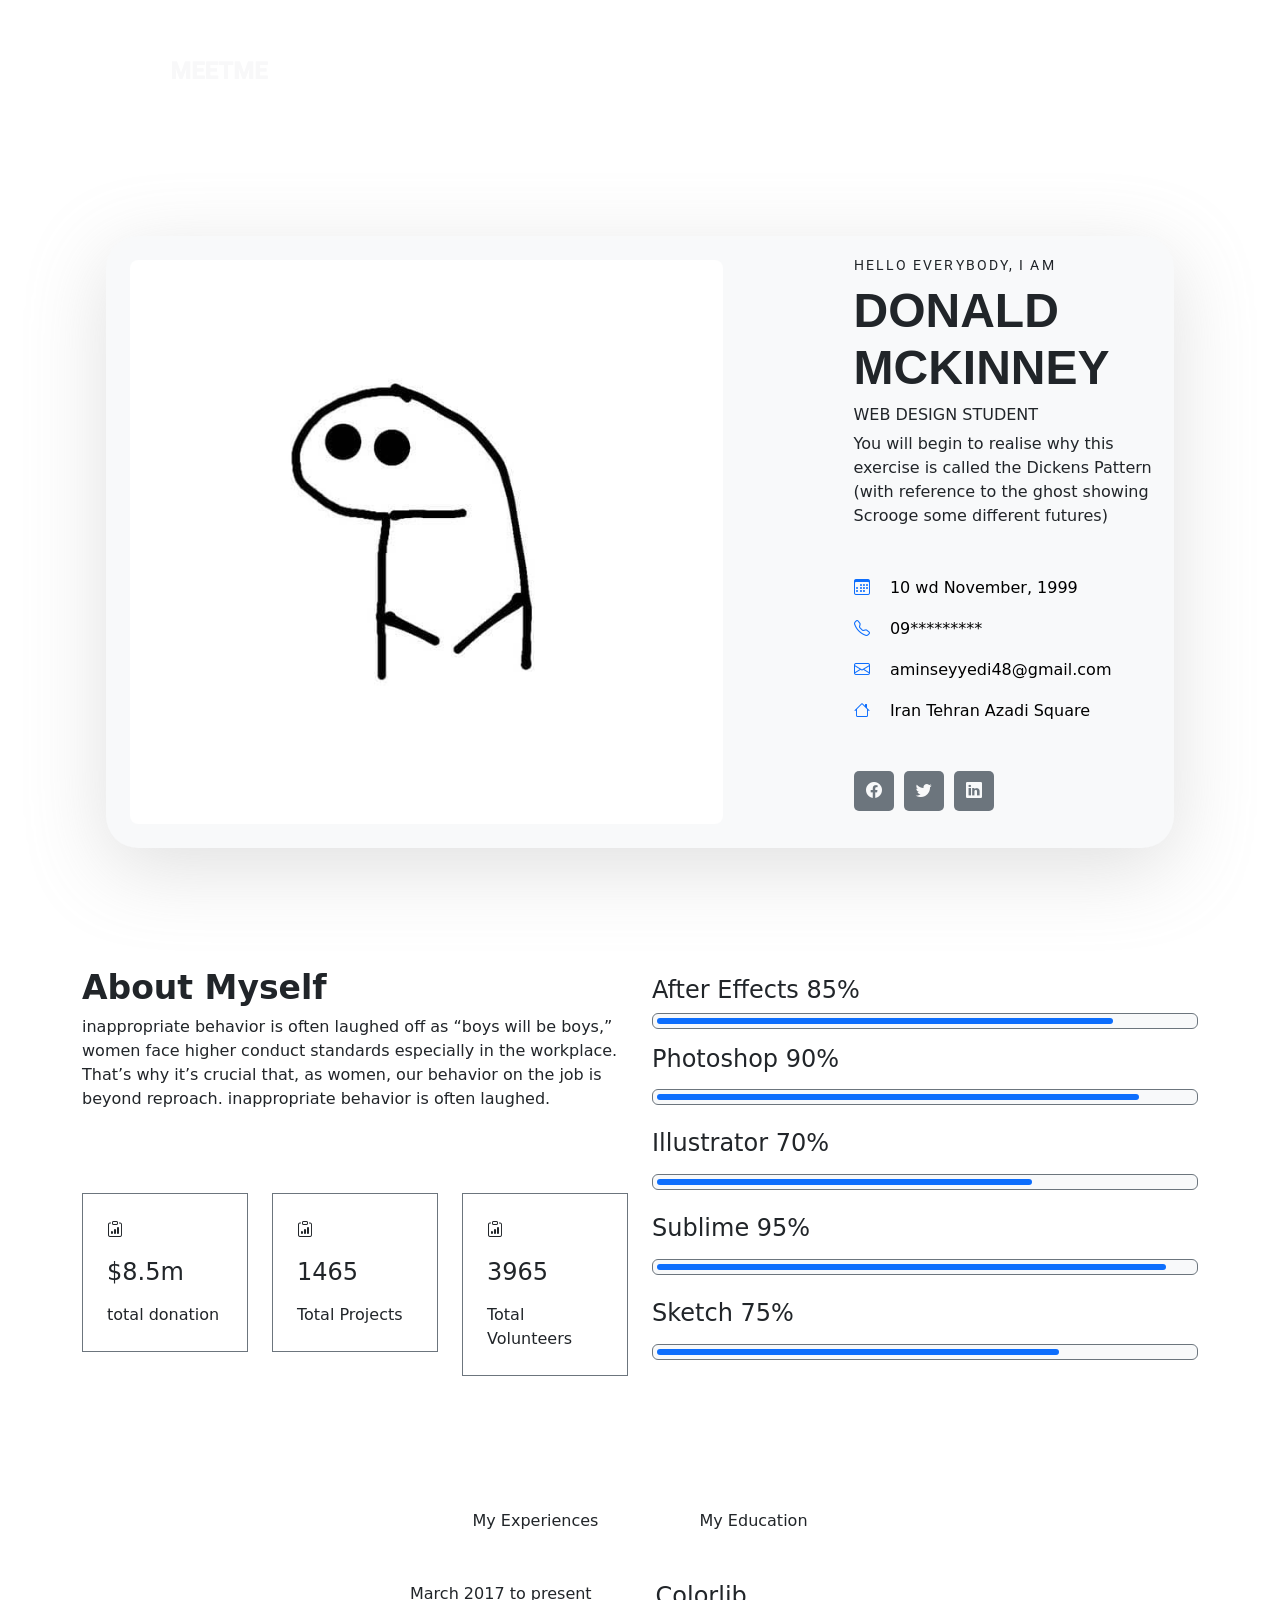
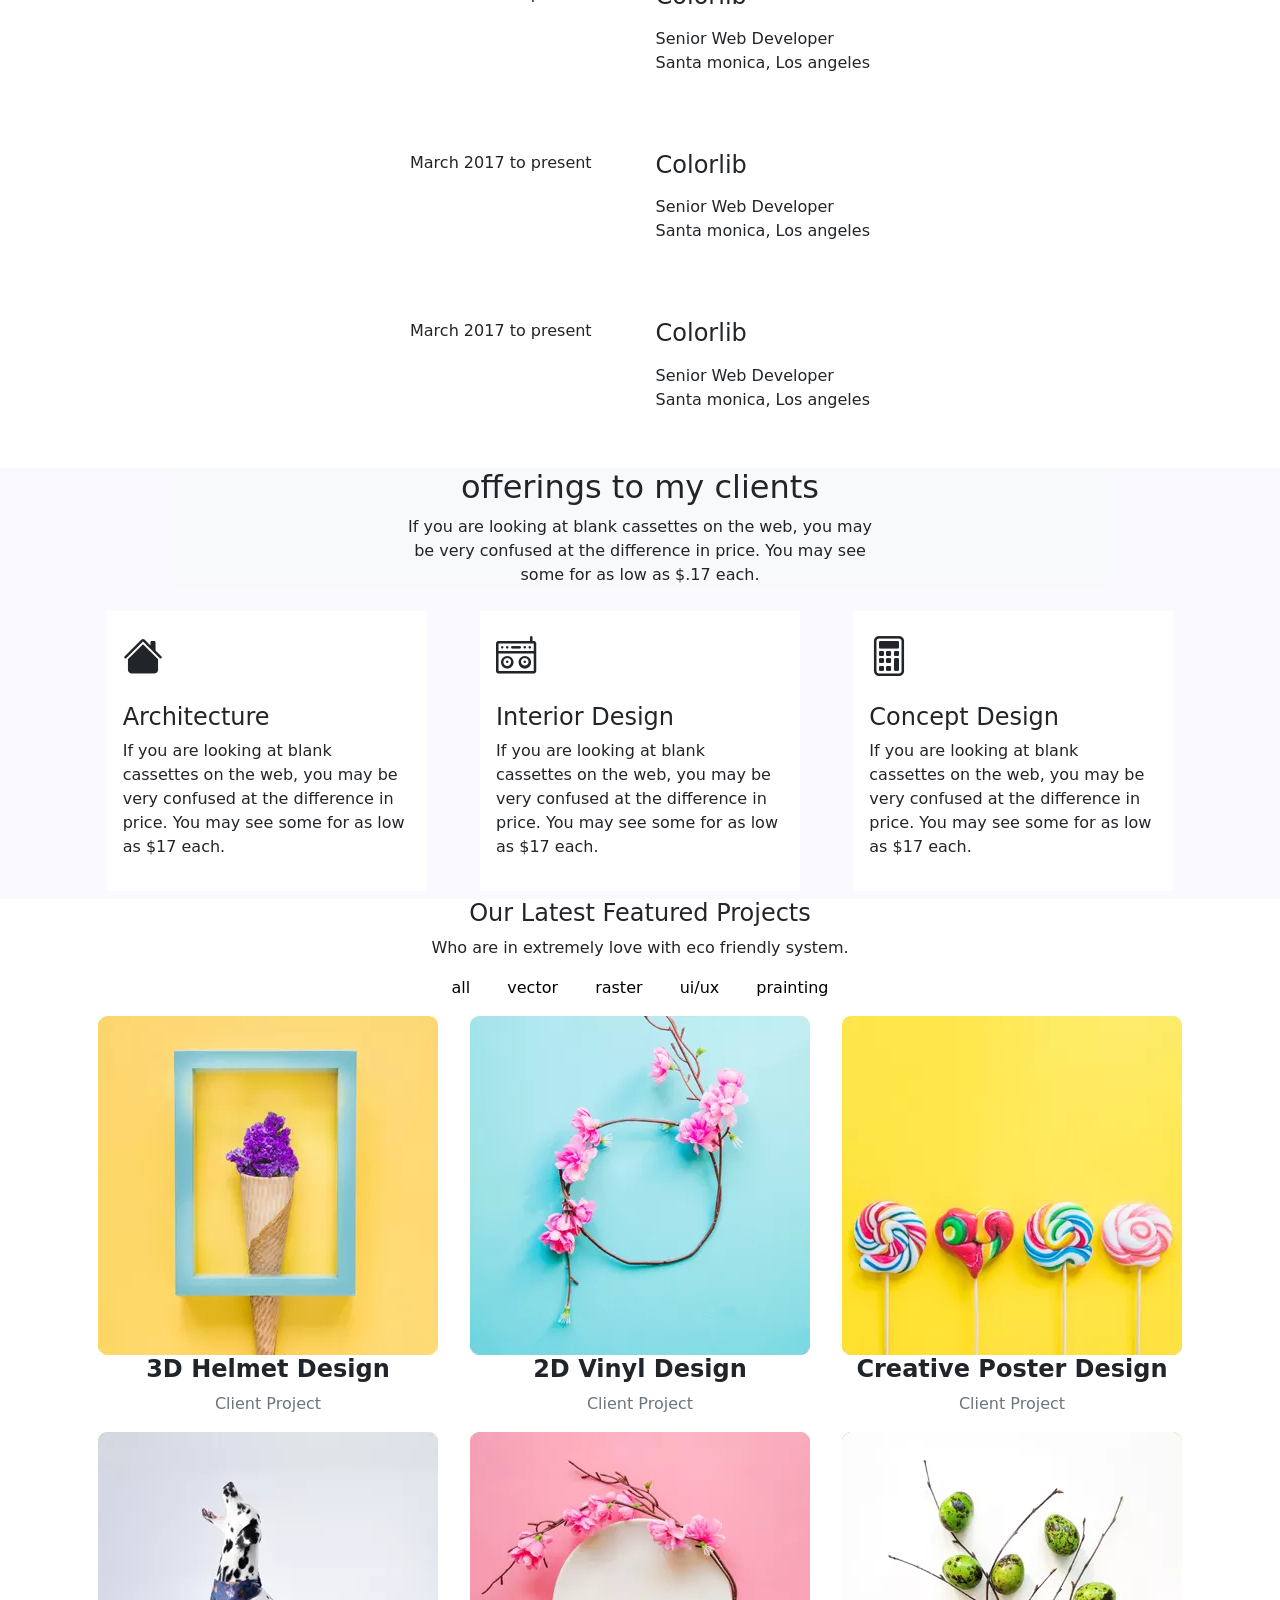
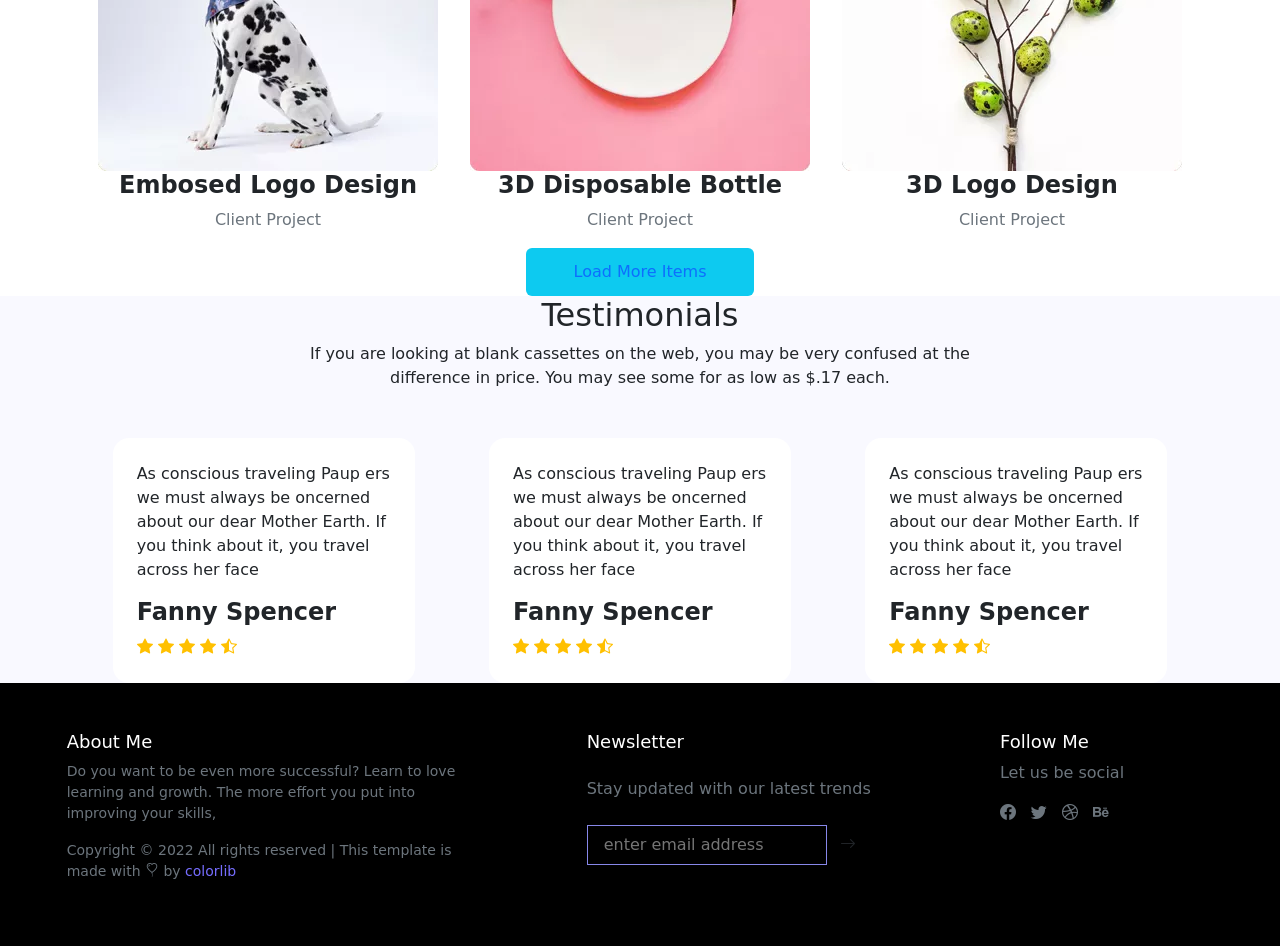
==== commit 57467bf2: "ltr footer ediat" ====
--- a/TheFinalProjectOfTheSecondSemesterLTR/index.html
+++ b/TheFinalProjectOfTheSecondSemesterLTR/index.html
@@ -469,14 +469,14 @@
       <div class="container-fluid">
         <div class="row bg-black">
           <div class="col-12 col-sm-6 col-lg-5 p-0 py-5  text-secondary">
-            <div class="w-75 ms-md-auto ms-lg-auto">
+            <div class="w-75 divstyle16">
               <h3 class="text-white divstyle11"  >About Me</h3>
               <p class="divstyle12" >Do you want to be even more successful? Learn to love learning and growth. The more effort you put into improving your skills,</p>
               <p class="divstyle12" > Copyright © 2022 All rights reserved | This template is made with <i class="bi bi-balloon-heart"></i> by <a class="divstyle13"  href="">colorlib</a></p>
             </div>
           </div>
           <div class="col-12 col-sm-6 col-lg-4 p-0 py-5 text-secondary">
-           <div class="w-75  ms-md-3  ms-lg-3">
+           <div class="w-75 divstyle16">
             <h3 class="mb-4 text-white"  style="font-size:18px;">Newsletter</h3>
             <p class="mb-4">Stay updated with our latest trends</p>
             <div class=" d-flex">
@@ -486,7 +486,7 @@
            </div>
           </div>
           <div class="col-12 col-sm-6 col-lg-3 p-0 py-5 text-secondary ">
-           <div class="w-75 ms-md-auto">
+           <div class="w-75  text-md-start  divstyle16">
             <h3 class="text-white divstyle11" >Follow Me</h3>
             <p>Let us be social</p>
             <ul class="ul5 ps-0">
--- a/TheFinalProjectOfTheSecondSemesterLTR/css/index.css
+++ b/TheFinalProjectOfTheSecondSemesterLTR/css/index.css
@@ -222,6 +222,9 @@
   .goli2 {
     width: 100%;
   }
+  .divstyle16 {
+    margin: 0px auto;
+  }
 }
 
 @media all and (min-width: 576px) and (max-width: 767px) {
@@ -268,6 +271,9 @@
     bottom: -100px;
     width: 85%;
   }
+  .divstyle16 {
+    margin: 0px auto;
+  }
 }
 
 @media all and (min-width: 768px) and (max-width: 991px) {
@@ -314,6 +320,9 @@
     bottom: -100px;
     width: 85%;
   }
+  .divstyle16 {
+    margin: 0px auto;
+  }
 }
 
 @media all and (min-width: 992px) and (max-width: 1199px) {
@@ -358,6 +367,9 @@
     bottom: -100px;
     width: 85%;
   }
+  .divstyle16 {
+    margin: 0px auto;
+  }
 }
 
 @media all and (min-width: 1200px) and (max-width: 1399px) {
@@ -402,6 +414,9 @@
     bottom: -100px;
     width: 85%;
   }
+  .divstyle16 {
+    margin: 0px auto;
+  }
 }
 
 @media all and (min-width: 1400px) {
@@ -446,4 +461,7 @@
     bottom: -100px;
     width: 85%;
   }
-}
+  .divstyle16 {
+    margin: 0px auto;
+  }
+}
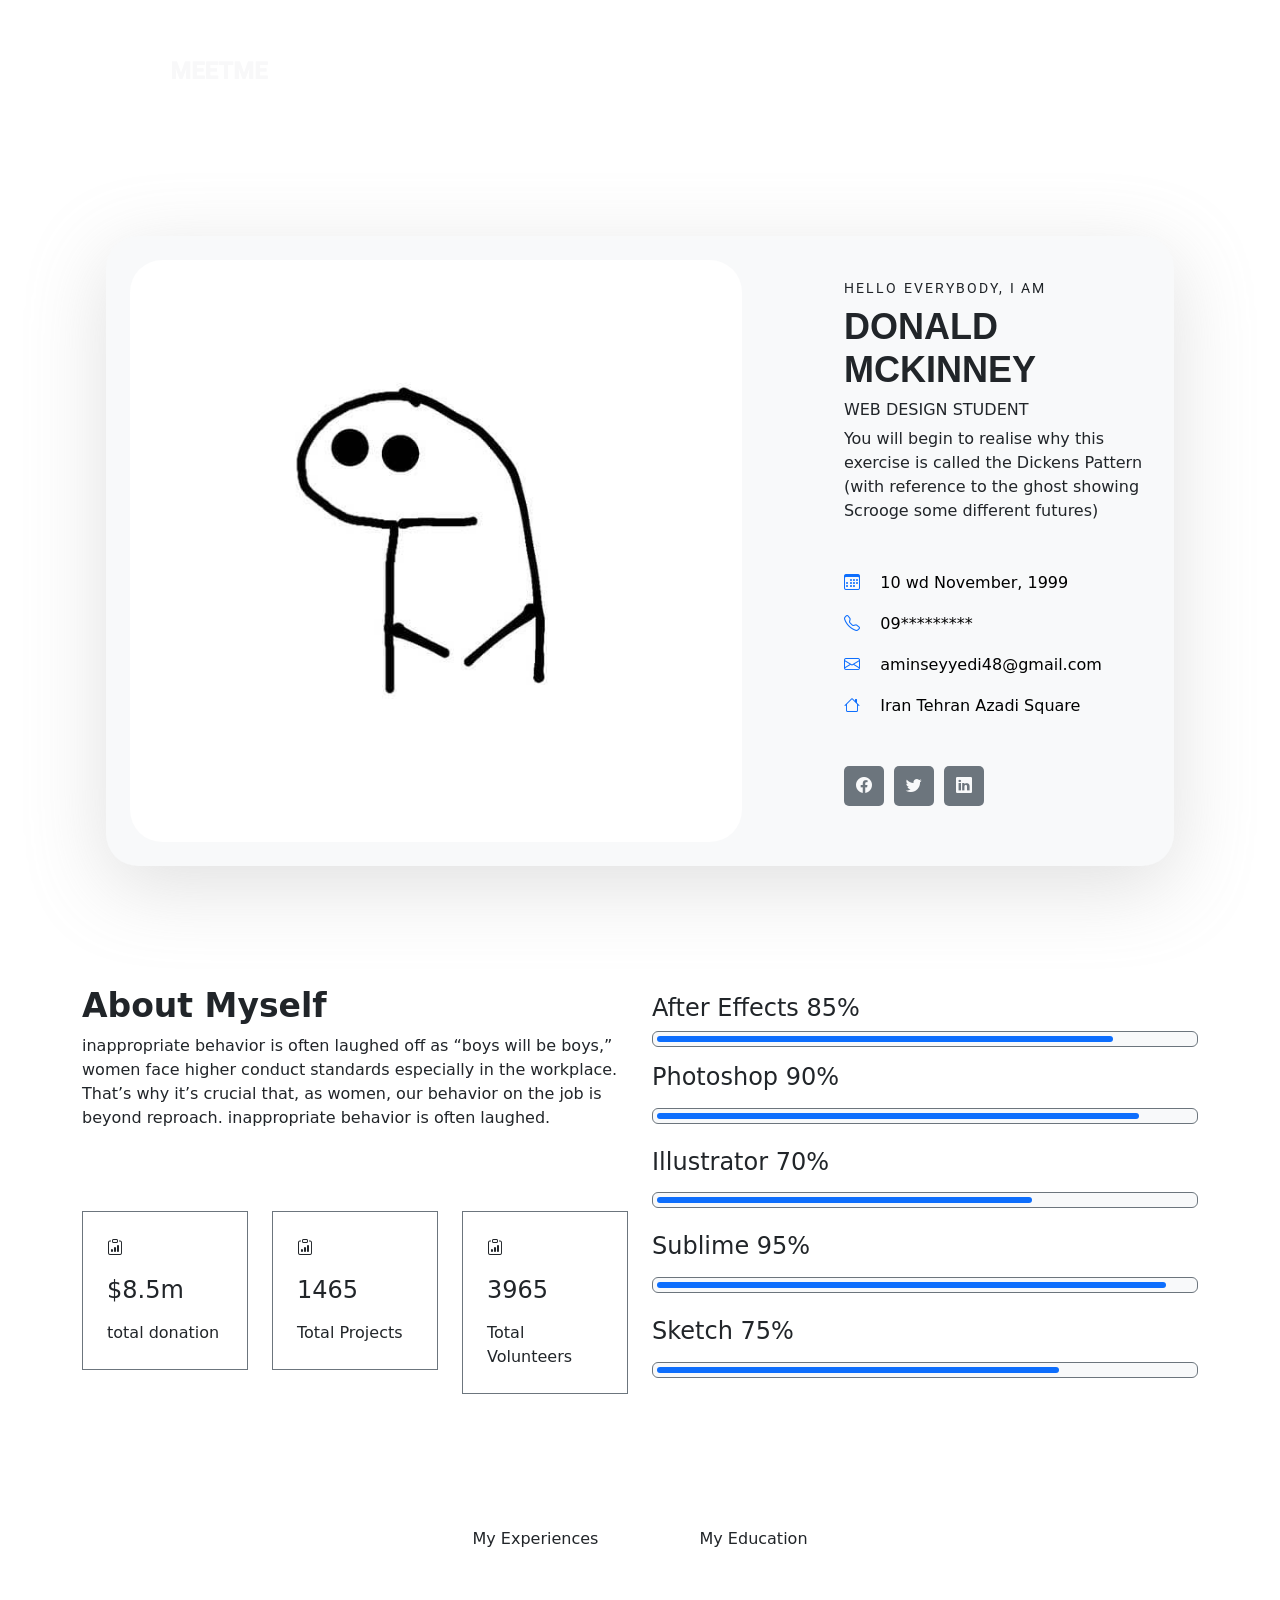
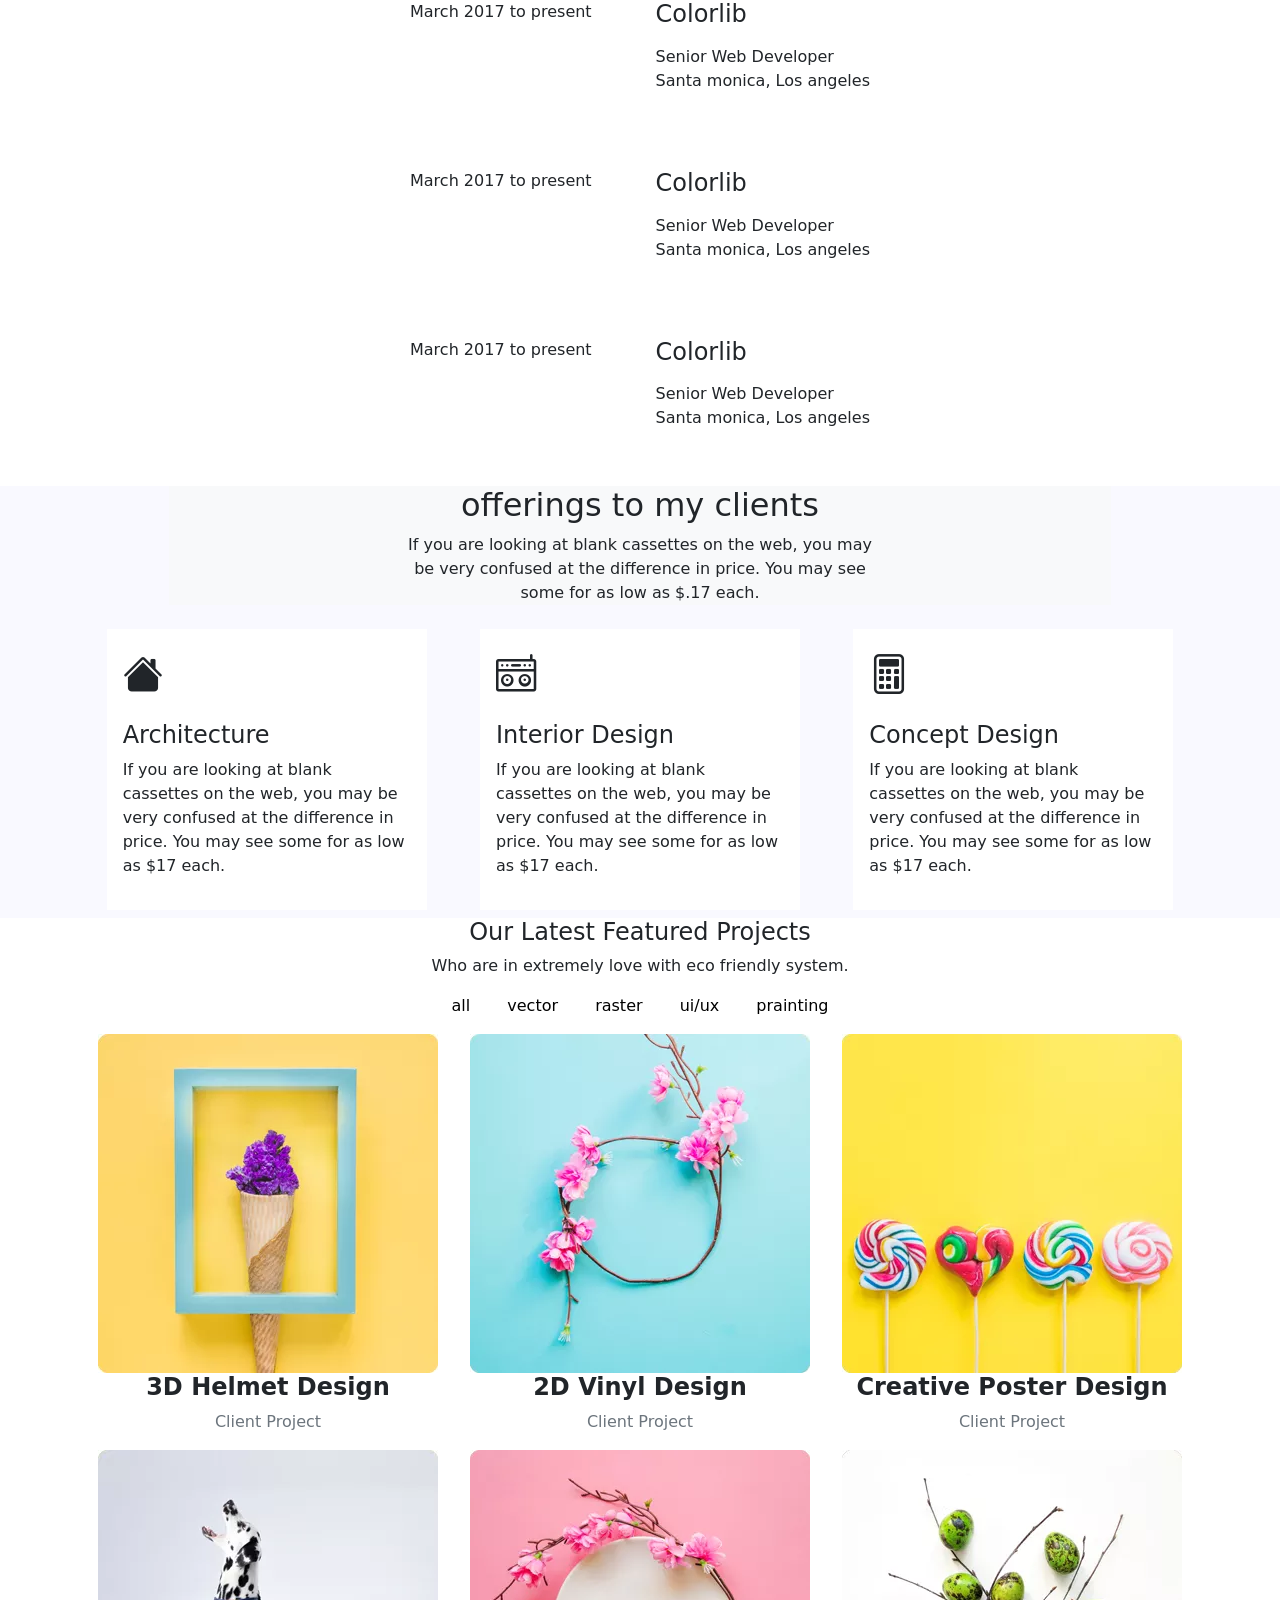
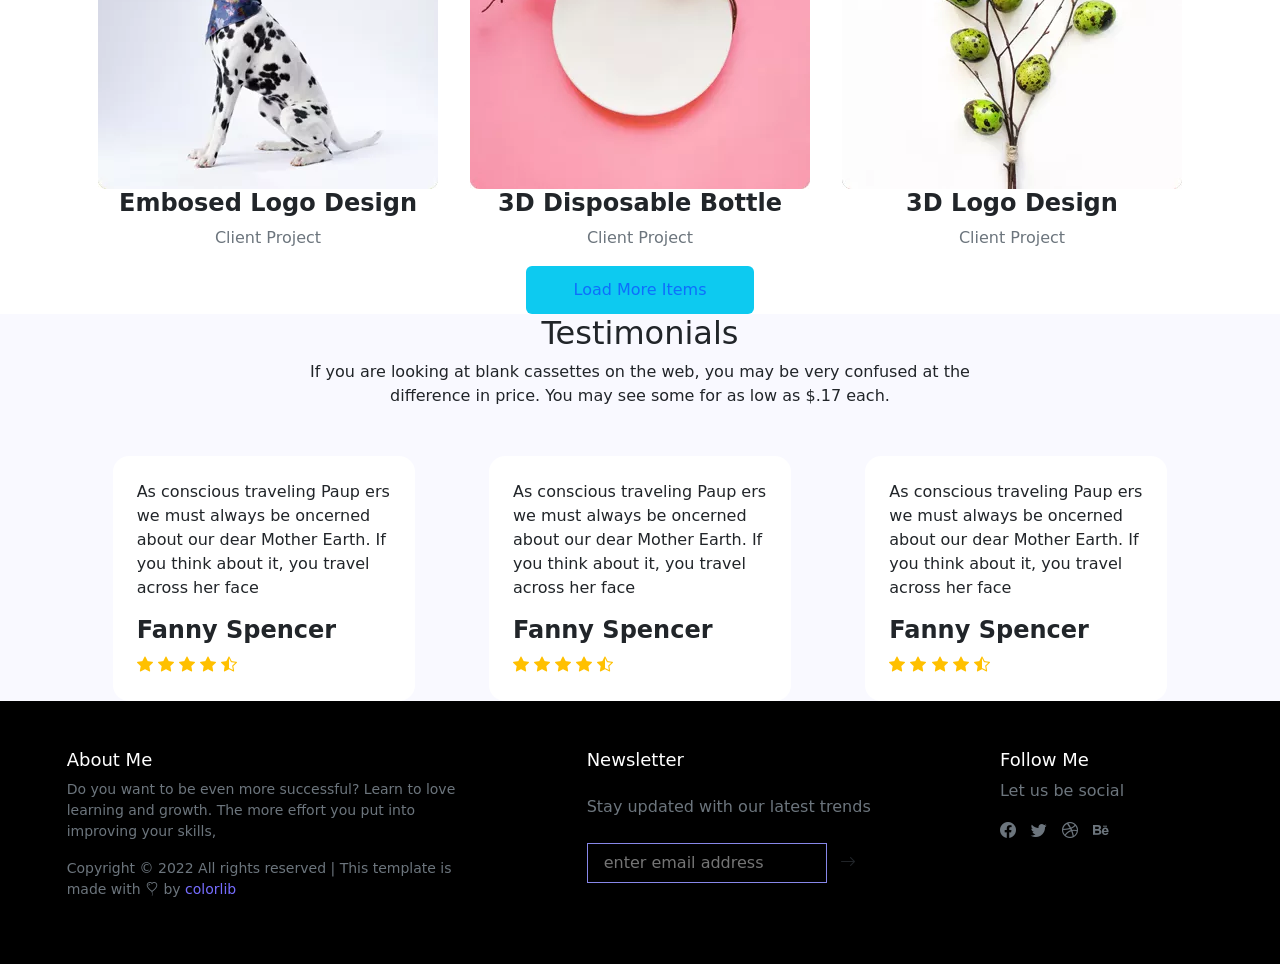
==== commit 526edb6a: "002" ====
--- a/TheFinalProjectOfTheSecondSemesterLTR/index.html
+++ b/TheFinalProjectOfTheSecondSemesterLTR/index.html
@@ -95,9 +95,9 @@
        <div class="container-fluid ">
         <div class="row ">
           <div class="col  d-flex justify-content-center  position-relative firstcol mt-5 mt-sm-0  " >
-            <div class=" d-flex flex-wrap align-items-center justify-content-between bg-light position-relative rounded-5  parentgoli divstyle2" >
+            <div class=" d-flex flex-wrap align-items-center justify-content-between bg-light position-relative rounded-5  parentgoli divstyle2 p-4" >
              <div class="d-flex  justify-content-xl-between justify-content-xxl-between flex-wrap ">
-              <div class="   goli1 d-flex " ><img class="w-100 h-100 d-block rounded-5 p-4" src="images/me.jpeg" alt=""></div>
+              <div class="   goli1 d-flex " ><img class="w-100 h-100 d-block rounded-5 " src="images/me.jpeg" alt=""></div>
               <div class=" d-flex justify-content-center align-content-center align-items-center divtxt goli2 " >
                <div class=" mamad">
                 <h6 class="mb-2">HELLO EVERYBODY, I AM</h6>
--- a/TheFinalProjectOfTheSecondSemesterLTR/css/index.css
+++ b/TheFinalProjectOfTheSecondSemesterLTR/css/index.css
@@ -63,7 +63,7 @@
 
 .mamad h3 {
   font-family: "Heebo",sans-serif;
-  font-size: 48px;
+  font-size: calc(20px + 1em);
   font-weight: bold;
 }
 
